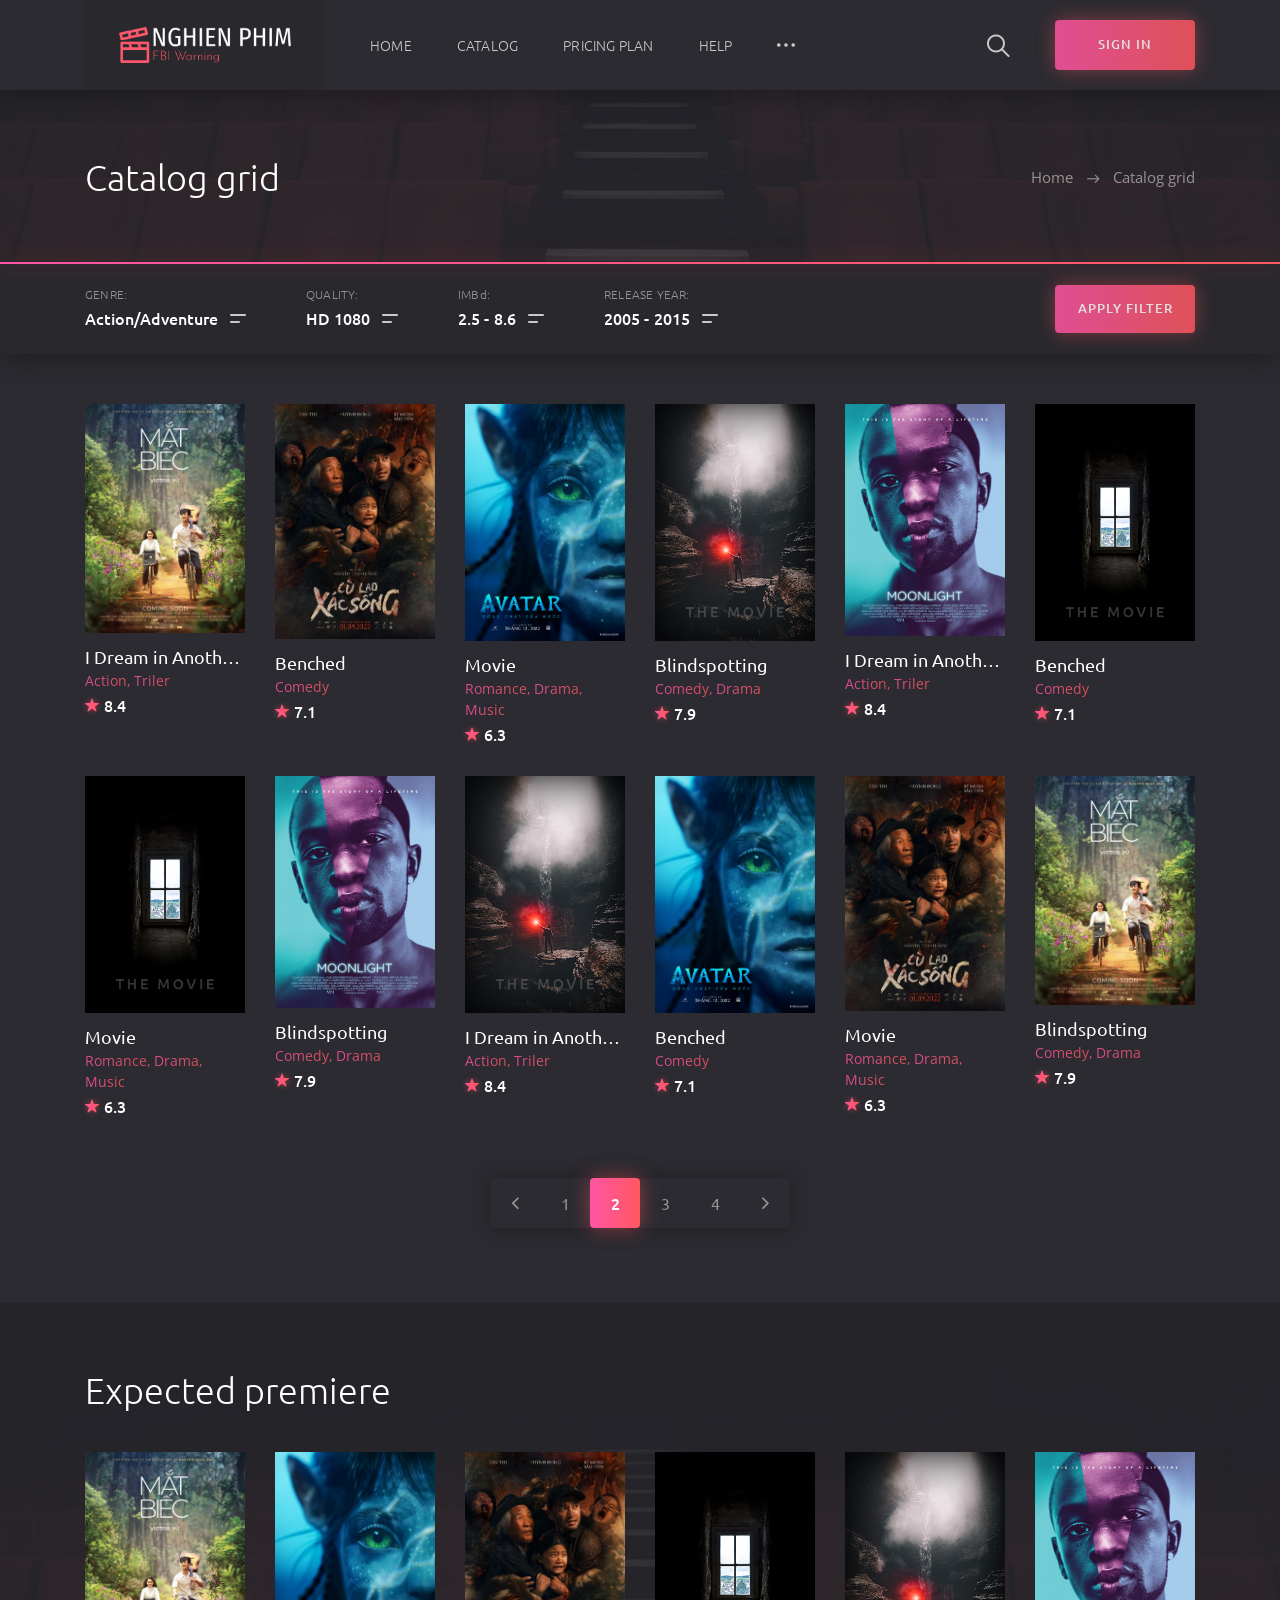
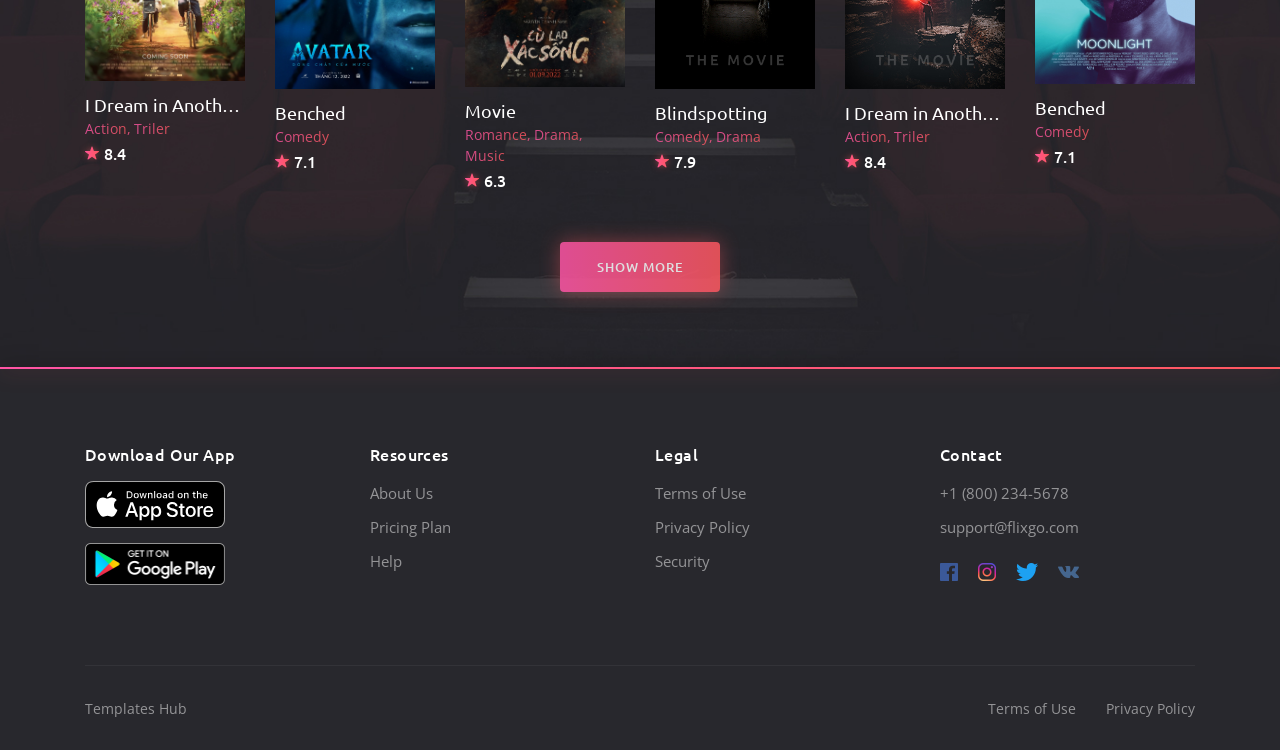
==== Project Nghien Phim/catalog1.html @ 76149f02 "hiep 23/12" ====
<!DOCTYPE html>
<html lang="en">

<head>
	<meta charset="utf-8">
	<meta name="viewport" content="width=device-width, initial-scale=1, shrink-to-fit=no">

	<!-- Font -->
	<link href="https://fonts.googleapis.com/css?family=Open+Sans:400,600%7CUbuntu:300,400,500,700" rel="stylesheet"> 

	<!-- CSS -->
	<link rel="stylesheet" href="css/bootstrap-reboot.min.css">
	<link rel="stylesheet" href="css/bootstrap-grid.min.css">
	<link rel="stylesheet" href="css/owl.carousel.min.css">
	<link rel="stylesheet" href="css/jquery.mCustomScrollbar.min.css">
	<link rel="stylesheet" href="css/nouislider.min.css">
	<link rel="stylesheet" href="css/ionicons.min.css">
	<link rel="stylesheet" href="css/plyr.css">
	<link rel="stylesheet" href="css/photoswipe.css">
	<link rel="stylesheet" href="css/default-skin.css">
	<link rel="stylesheet" href="css/main.css">

	<!-- Favicons -->
	<link rel="icon" type="image/png" href="icon/favicon-32x32.png" sizes="32x32">
	<link rel="apple-touch-icon" href="icon/favicon-32x32.png">
	<link rel="apple-touch-icon" sizes="72x72" href="icon/apple-touch-icon-72x72.png">
	<link rel="apple-touch-icon" sizes="114x114" href="icon/apple-touch-icon-114x114.png">
	<link rel="apple-touch-icon" sizes="144x144" href="icon/apple-touch-icon-144x144.png">

	<meta name="description" content="">
	<meta name="keywords" content="">
	<meta name="author" content="Dmitry Volkov">
	<title>Nghien Phim - Online Movie Service</title>

</head>
<body class="body">
	
	<!-- header -->
	<header class="header">
		<div class="header__wrap">
			<div class="container">
				<div class="row">
					<div class="col-12">
						<div class="header__content">
							<!-- header logo -->
							<a href="index.html" class="header__logo">
								<img src="icon/logofbi.png" alt="">
							</a>
							<!-- end header logo -->

							<!-- header nav -->
							<ul class="header__nav">
								<!-- dropdown -->
								<li class="header__nav-item">
									<a class="dropdown-toggle header__nav-link" href="#" role="button" id="dropdownMenuHome" data-toggle="dropdown" aria-haspopup="true" aria-expanded="false">Home</a>

									<ul class="dropdown-menu header__dropdown-menu" aria-labelledby="dropdownMenuHome">
										<li><a href="index.html">Home slideshow bg</a></li>
										<li><a href="index2.html">Home static bg</a></li>
									</ul>
								</li>
								<!-- end dropdown -->

								<!-- dropdown -->
								<li class="header__nav-item">
									<a class="dropdown-toggle header__nav-link" href="#" role="button" id="dropdownMenuCatalog" data-toggle="dropdown" aria-haspopup="true" aria-expanded="false">Catalog</a>

									<ul class="dropdown-menu header__dropdown-menu" aria-labelledby="dropdownMenuCatalog">
										<li><a href="catalog1.html">Catalog Grid</a></li>
										<li><a href="catalog2.html">Catalog List</a></li>
										<li><a href="details1.html">Details Movie</a></li>
										<li><a href="details2.html">Details TV Series</a></li>
									</ul>
								</li>
								<!-- end dropdown -->

								<li class="header__nav-item">
									<a href="pricing.html" class="header__nav-link">Pricing Plan</a>
								</li>

								<li class="header__nav-item">
									<a href="faq.html" class="header__nav-link">Help</a>
								</li>

								<!-- dropdown -->
								<li class="dropdown header__nav-item">
									<a class="dropdown-toggle header__nav-link header__nav-link--more" href="#" role="button" id="dropdownMenuMore" data-toggle="dropdown" aria-haspopup="true" aria-expanded="false"><i class="icon ion-ios-more"></i></a>

									<ul class="dropdown-menu header__dropdown-menu" aria-labelledby="dropdownMenuMore">
										<li><a href="about.html">About</a></li>
										<li><a href="signin.html">Sign In</a></li>
										<li><a href="signup.html">Sign Up</a></li>
										<li><a href="404.html">404 Page</a></li>
									</ul>
								</li>
								<!-- end dropdown -->
							</ul>
							<!-- end header nav -->

							<!-- header auth -->
							<div class="header__auth">
								<button class="header__search-btn" type="button">
									<i class="icon ion-ios-search"></i>
								</button>

								<a href="signin.html" class="header__sign-in">
									<i class="icon ion-ios-log-in"></i>
									<span>sign in</span>
								</a>
							</div>
							<!-- end header auth -->

							<!-- header menu btn -->
							<button class="header__btn" type="button">
								<span></span>
								<span></span>
								<span></span>
							</button>
							<!-- end header menu btn -->
						</div>
					</div>
				</div>
			</div>
		</div>

		<!-- header search -->
		<form action="#" class="header__search">
			<div class="container">
				<div class="row">
					<div class="col-12">
						<div class="header__search-content">
							<input type="text" placeholder="Search for a movie, TV Series that you are looking for">

							<button type="button">search</button>
						</div>
					</div>
				</div>
			</div>
		</form>
		<!-- end header search -->
	</header>
	<!-- end header -->

	<!-- page title -->
	<section class="section section--first section--bg" data-bg="img/section/section.jpg">
		<div class="container">
			<div class="row">
				<div class="col-12">
					<div class="section__wrap">
						<!-- section title -->
						<h2 class="section__title">Catalog grid</h2>
						<!-- end section title -->

						<!-- breadcrumb -->
						<ul class="breadcrumb">
							<li class="breadcrumb__item"><a href="#">Home</a></li>
							<li class="breadcrumb__item breadcrumb__item--active">Catalog grid</li>
						</ul>
						<!-- end breadcrumb -->
					</div>
				</div>
			</div>
		</div>
	</section>
	<!-- end page title -->

	<!-- filter -->
	<div class="filter">
		<div class="container">
			<div class="row">
				<div class="col-12">
					<div class="filter__content">
						<div class="filter__items">
							<!-- filter item -->
							<div class="filter__item" id="filter__genre">
								<span class="filter__item-label">GENRE:</span>

								<div class="filter__item-btn dropdown-toggle" role="navigation" id="filter-genre" data-toggle="dropdown" aria-haspopup="true" aria-expanded="false">
									<input type="button" value="Action/Adventure">
									<span></span>
								</div>

								<ul class="filter__item-menu dropdown-menu scrollbar-dropdown" aria-labelledby="filter-genre">
									<li>Action/Adventure</li>
									<li>Animals</li>
									<li>Animation</li>
									<li>Biography</li>
									<li>Comedy</li>
									<li>Cooking</li>
									<li>Dance</li>
									<li>Documentary</li>
									<li>Drama</li>
									<li>Education</li>
									<li>Entertainment</li>
									<li>Family</li>
									<li>Fantasy</li>
									<li>History</li>
									<li>Horror</li>
									<li>Independent</li>
									<li>International</li>
									<li>Kids</li>
									<li>Kids & Family</li>
									<li>Medical</li>
									<li>Military/War</li>
									<li>Music</li>
									<li>Musical</li>
									<li>Mystery/Crime</li>
									<li>Nature</li>
									<li>Paranormal</li>
									<li>Politics</li>
									<li>Racing</li>
									<li>Romance</li>
									<li>Sci-Fi/Horror</li>
									<li>Science</li>
									<li>Science Fiction</li>
									<li>Science/Nature</li>
									<li>Spanish</li>
									<li>Travel</li>
									<li>Western</li>
								</ul>
							</div>
							<!-- end filter item -->

							<!-- filter item -->
							<div class="filter__item" id="filter__quality">
								<span class="filter__item-label">QUALITY:</span>

								<div class="filter__item-btn dropdown-toggle" role="navigation" id="filter-quality" data-toggle="dropdown" aria-haspopup="true" aria-expanded="false">
									<input type="button" value="HD 1080">
									<span></span>
								</div>

								<ul class="filter__item-menu dropdown-menu scrollbar-dropdown" aria-labelledby="filter-quality">
									<li>HD 1080</li>
									<li>HD 720</li>
									<li>DVD</li>
									<li>TS</li>
								</ul>
							</div>
							<!-- end filter item -->

							<!-- filter item -->
							<div class="filter__item" id="filter__rate">
								<span class="filter__item-label">IMBd:</span>

								<div class="filter__item-btn dropdown-toggle" role="button" id="filter-rate" data-toggle="dropdown" aria-haspopup="true" aria-expanded="false">
									<div class="filter__range">
										<div id="filter__imbd-start"></div>
										<div id="filter__imbd-end"></div>
									</div>
									<span></span>
								</div>

								<div class="filter__item-menu filter__item-menu--range dropdown-menu" aria-labelledby="filter-rate">
									<div id="filter__imbd"></div>
								</div>
							</div>
							<!-- end filter item -->

							<!-- filter item -->
							<div class="filter__item" id="filter__year">
								<span class="filter__item-label">RELEASE YEAR:</span>

								<div class="filter__item-btn dropdown-toggle" role="button" id="filter-year" data-toggle="dropdown" aria-haspopup="true" aria-expanded="false">
									<div class="filter__range">
										<div id="filter__years-start"></div>
										<div id="filter__years-end"></div>
									</div>
									<span></span>
								</div>

								<div class="filter__item-menu filter__item-menu--range dropdown-menu" aria-labelledby="filter-year">
									<div id="filter__years"></div>
								</div>
							</div>
							<!-- end filter item -->
						</div>
						
						<!-- filter btn -->
						<button class="filter__btn" type="button">apply filter</button>
						<!-- end filter btn -->
					</div>
				</div>
			</div>
		</div>
	</div>
	<!-- end filter -->

	<!-- catalog -->
	<div class="catalog">
		<div class="container">
			<div class="row">
				<!-- card -->
				<div class="col-6 col-sm-4 col-lg-3 col-xl-2">
					<div class="card">
						<div class="card__cover">
							<img src="img/covers/cover.jpg" alt="">
							<a href="#" class="card__play">
								<i class="icon ion-ios-play"></i>
							</a>
						</div>
						<div class="card__content">
							<h3 class="card__title"><a href="#">I Dream in Another Language</a></h3>
							<span class="card__category">
								<a href="#">Action</a>
								<a href="#">Triler</a>
							</span>
							<span class="card__rate"><i class="icon ion-ios-star"></i>8.4</span>
						</div>
					</div>
				</div>
				<!-- end card -->

				<!-- card -->
				<div class="col-6 col-sm-4 col-lg-3 col-xl-2">
					<div class="card">
						<div class="card__cover">
							<img src="img/covers/cover2.jpg" alt="">
							<a href="#" class="card__play">
								<i class="icon ion-ios-play"></i>
							</a>
						</div>
						<div class="card__content">
							<h3 class="card__title"><a href="#">Benched</a></h3>
							<span class="card__category">
								<a href="#">Comedy</a>
							</span>
							<span class="card__rate"><i class="icon ion-ios-star"></i>7.1</span>
						</div>
					</div>
				</div>
				<!-- end card -->

				<!-- card -->
				<div class="col-6 col-sm-4 col-lg-3 col-xl-2">
					<div class="card">
						<div class="card__cover">
							<img src="img/covers/cover3.jpg" alt="">
							<a href="#" class="card__play">
								<i class="icon ion-ios-play"></i>
							</a>
						</div>
						<div class="card__content">
							<h3 class="card__title"><a href="#">Movie</a></h3>
							<span class="card__category">
								<a href="#">Romance</a>
								<a href="#">Drama</a>
								<a href="#">Music</a>
							</span>
							<span class="card__rate"><i class="icon ion-ios-star"></i>6.3</span>
						</div>
					</div>
				</div>
				<!-- end card -->

				<!-- card -->
				<div class="col-6 col-sm-4 col-lg-3 col-xl-2">
					<div class="card">
						<div class="card__cover">
							<img src="img/covers/cover4.jpg" alt="">
							<a href="#" class="card__play">
								<i class="icon ion-ios-play"></i>
							</a>
						</div>
						<div class="card__content">
							<h3 class="card__title"><a href="#">Blindspotting</a></h3>
							<span class="card__category">
								<a href="#">Comedy</a>
								<a href="#">Drama</a>
							</span>
							<span class="card__rate"><i class="icon ion-ios-star"></i>7.9</span>
						</div>
					</div>
				</div>
				<!-- end card -->

				<!-- card -->
				<div class="col-6 col-sm-4 col-lg-3 col-xl-2">
					<div class="card">
						<div class="card__cover">
							<img src="img/covers/cover5.jpg" alt="">
							<a href="#" class="card__play">
								<i class="icon ion-ios-play"></i>
							</a>
						</div>
						<div class="card__content">
							<h3 class="card__title"><a href="#">I Dream in Another Language</a></h3>
							<span class="card__category">
								<a href="#">Action</a>
								<a href="#">Triler</a>
							</span>
							<span class="card__rate"><i class="icon ion-ios-star"></i>8.4</span>
						</div>
					</div>
				</div>
				<!-- end card -->

				<!-- card -->
				<div class="col-6 col-sm-4 col-lg-3 col-xl-2">
					<div class="card">
						<div class="card__cover">
							<img src="img/covers/cover6.jpg" alt="">
							<a href="#" class="card__play">
								<i class="icon ion-ios-play"></i>
							</a>
						</div>
						<div class="card__content">
							<h3 class="card__title"><a href="#">Benched</a></h3>
							<span class="card__category">
								<a href="#">Comedy</a>
							</span>
							<span class="card__rate"><i class="icon ion-ios-star"></i>7.1</span>
						</div>
					</div>
				</div>
				<!-- end card -->

				<!-- card -->
				<div class="col-6 col-sm-4 col-lg-3 col-xl-2">
					<div class="card">
						<div class="card__cover">
							<img src="img/covers/cover6.jpg" alt="">
							<a href="#" class="card__play">
								<i class="icon ion-ios-play"></i>
							</a>
						</div>
						<div class="card__content">
							<h3 class="card__title"><a href="#">Movie</a></h3>
							<span class="card__category">
								<a href="#">Romance</a>
								<a href="#">Drama</a>
								<a href="#">Music</a>
							</span>
							<span class="card__rate"><i class="icon ion-ios-star"></i>6.3</span>
						</div>
					</div>
				</div>
				<!-- end card -->

				<!-- card -->
				<div class="col-6 col-sm-4 col-lg-3 col-xl-2">
					<div class="card">
						<div class="card__cover">
							<img src="img/covers/cover5.jpg" alt="">
							<a href="#" class="card__play">
								<i class="icon ion-ios-play"></i>
							</a>
						</div>
						<div class="card__content">
							<h3 class="card__title"><a href="#">Blindspotting</a></h3>
							<span class="card__category">
								<a href="#">Comedy</a>
								<a href="#">Drama</a>
							</span>
							<span class="card__rate"><i class="icon ion-ios-star"></i>7.9</span>
						</div>
					</div>
				</div>
				<!-- end card -->

				<!-- card -->
				<div class="col-6 col-sm-4 col-lg-3 col-xl-2">
					<div class="card">
						<div class="card__cover">
							<img src="img/covers/cover4.jpg" alt="">
							<a href="#" class="card__play">
								<i class="icon ion-ios-play"></i>
							</a>
						</div>
						<div class="card__content">
							<h3 class="card__title"><a href="#">I Dream in Another Language</a></h3>
							<span class="card__category">
								<a href="#">Action</a>
								<a href="#">Triler</a>
							</span>
							<span class="card__rate"><i class="icon ion-ios-star"></i>8.4</span>
						</div>
					</div>
				</div>
				<!-- end card -->

				<!-- card -->
				<div class="col-6 col-sm-4 col-lg-3 col-xl-2">
					<div class="card">
						<div class="card__cover">
							<img src="img/covers/cover3.jpg" alt="">
							<a href="#" class="card__play">
								<i class="icon ion-ios-play"></i>
							</a>
						</div>
						<div class="card__content">
							<h3 class="card__title"><a href="#">Benched</a></h3>
							<span class="card__category">
								<a href="#">Comedy</a>
							</span>
							<span class="card__rate"><i class="icon ion-ios-star"></i>7.1</span>
						</div>
					</div>
				</div>
				<!-- end card -->

				<!-- card -->
				<div class="col-6 col-sm-4 col-lg-3 col-xl-2">
					<div class="card">
						<div class="card__cover">
							<img src="img/covers/cover2.jpg" alt="">
							<a href="#" class="card__play">
								<i class="icon ion-ios-play"></i>
							</a>
						</div>
						<div class="card__content">
							<h3 class="card__title"><a href="#">Movie</a></h3>
							<span class="card__category">
								<a href="#">Romance</a>
								<a href="#">Drama</a>
								<a href="#">Music</a>
							</span>
							<span class="card__rate"><i class="icon ion-ios-star"></i>6.3</span>
						</div>
					</div>
				</div>
				<!-- end card -->

				<!-- card -->
				<div class="col-6 col-sm-4 col-lg-3 col-xl-2">
					<div class="card">
						<div class="card__cover">
							<img src="img/covers/cover.jpg" alt="">
							<a href="#" class="card__play">
								<i class="icon ion-ios-play"></i>
							</a>
						</div>
						<div class="card__content">
							<h3 class="card__title"><a href="#">Blindspotting</a></h3>
							<span class="card__category">
								<a href="#">Comedy</a>
								<a href="#">Drama</a>
							</span>
							<span class="card__rate"><i class="icon ion-ios-star"></i>7.9</span>
						</div>
					</div>
				</div>
				<!-- end card -->

				<!-- paginator -->
				<div class="col-12">
					<ul class="paginator">
						<li class="paginator__item paginator__item--prev">
							<a href="#"><i class="icon ion-ios-arrow-back"></i></a>
						</li>
						<li class="paginator__item"><a href="#">1</a></li>
						<li class="paginator__item paginator__item--active"><a href="#">2</a></li>
						<li class="paginator__item"><a href="#">3</a></li>
						<li class="paginator__item"><a href="#">4</a></li>
						<li class="paginator__item paginator__item--next">
							<a href="#"><i class="icon ion-ios-arrow-forward"></i></a>
						</li>
					</ul>
				</div>
				<!-- end paginator -->
			</div>
		</div>
	</div>
	<!-- end catalog -->

	<!-- expected premiere -->
	<section class="section section--bg" data-bg="img/section/section.jpg">
		<div class="container">
			<div class="row">
				<!-- section title -->
				<div class="col-12">
					<h2 class="section__title">Expected premiere</h2>
				</div>
				<!-- end section title -->

				<!-- card -->
				<div class="col-6 col-sm-4 col-lg-3 col-xl-2">
					<div class="card">
						<div class="card__cover">
							<img src="img/covers/cover.jpg" alt="">
							<a href="#" class="card__play">
								<i class="icon ion-ios-play"></i>
							</a>
						</div>
						<div class="card__content">
							<h3 class="card__title"><a href="#">I Dream in Another Language</a></h3>
							<span class="card__category">
								<a href="#">Action</a>
								<a href="#">Triler</a>
							</span>
							<span class="card__rate"><i class="icon ion-ios-star"></i>8.4</span>
						</div>
					</div>
				</div>
				<!-- end card -->

				<!-- card -->
				<div class="col-6 col-sm-4 col-lg-3 col-xl-2">
					<div class="card">
						<div class="card__cover">
							<img src="img/covers/cover3.jpg" alt="">
							<a href="#" class="card__play">
								<i class="icon ion-ios-play"></i>
							</a>
						</div>
						<div class="card__content">
							<h3 class="card__title"><a href="#">Benched</a></h3>
							<span class="card__category">
								<a href="#">Comedy</a>
							</span>
							<span class="card__rate"><i class="icon ion-ios-star"></i>7.1</span>
						</div>
					</div>
				</div>
				<!-- end card -->

				<!-- card -->
				<div class="col-6 col-sm-4 col-lg-3 col-xl-2">
					<div class="card">
						<div class="card__cover">
							<img src="img/covers/cover2.jpg" alt="">
							<a href="#" class="card__play">
								<i class="icon ion-ios-play"></i>
							</a>
						</div>
						<div class="card__content">
							<h3 class="card__title"><a href="#">Movie</a></h3>
							<span class="card__category">
								<a href="#">Romance</a>
								<a href="#">Drama</a>
								<a href="#">Music</a>
							</span>
							<span class="card__rate"><i class="icon ion-ios-star"></i>6.3</span>
						</div>
					</div>
				</div>
				<!-- end card -->

				<!-- card -->
				<div class="col-6 col-sm-4 col-lg-3 col-xl-2">
					<div class="card">
						<div class="card__cover">
							<img src="img/covers/cover6.jpg" alt="">
							<a href="#" class="card__play">
								<i class="icon ion-ios-play"></i>
							</a>
						</div>
						<div class="card__content">
							<h3 class="card__title"><a href="#">Blindspotting</a></h3>
							<span class="card__category">
								<a href="#">Comedy</a>
								<a href="#">Drama</a>
							</span>
							<span class="card__rate"><i class="icon ion-ios-star"></i>7.9</span>
						</div>
					</div>
				</div>
				<!-- end card -->

				<!-- card -->
				<div class="col-6 col-sm-4 col-lg-3 col-xl-2">
					<div class="card">
						<div class="card__cover">
							<img src="img/covers/cover4.jpg" alt="">
							<a href="#" class="card__play">
								<i class="icon ion-ios-play"></i>
							</a>
						</div>
						<div class="card__content">
							<h3 class="card__title"><a href="#">I Dream in Another Language</a></h3>
							<span class="card__category">
								<a href="#">Action</a>
								<a href="#">Triler</a>
							</span>
							<span class="card__rate"><i class="icon ion-ios-star"></i>8.4</span>
						</div>
					</div>
				</div>
				<!-- end card -->

				<!-- card -->
				<div class="col-6 col-sm-4 col-lg-3 col-xl-2">
					<div class="card">
						<div class="card__cover">
							<img src="img/covers/cover5.jpg" alt="">
							<a href="#" class="card__play">
								<i class="icon ion-ios-play"></i>
							</a>
						</div>
						<div class="card__content">
							<h3 class="card__title"><a href="#">Benched</a></h3>
							<span class="card__category">
								<a href="#">Comedy</a>
							</span>
							<span class="card__rate"><i class="icon ion-ios-star"></i>7.1</span>
						</div>
					</div>
				</div>
				<!-- end card -->

				<!-- section btn -->
				<div class="col-12">
					<a href="#" class="section__btn">Show more</a>
				</div>
				<!-- end section btn -->
			</div>
		</div>
	</section>
	<!-- end expected premiere -->

	<!-- footer -->
	<footer class="footer">
		<div class="container">
			<div class="row">
				<!-- footer list -->
				<div class="col-12 col-md-3">
					<h6 class="footer__title">Download Our App</h6>
					<ul class="footer__app">
						<li><a href="#"><img src="img/Download_on_the_App_Store_Badge.svg" alt=""></a></li>
						<li><a href="#"><img src="img/google-play-badge.png" alt=""></a></li>
					</ul>
				</div>
				<!-- end footer list -->

				<!-- footer list -->
				<div class="col-6 col-sm-4 col-md-3">
					<h6 class="footer__title">Resources</h6>
					<ul class="footer__list">
						<li><a href="#">About Us</a></li>
						<li><a href="#">Pricing Plan</a></li>
						<li><a href="#">Help</a></li>
					</ul>
				</div>
				<!-- end footer list -->

				<!-- footer list -->
				<div class="col-6 col-sm-4 col-md-3">
					<h6 class="footer__title">Legal</h6>
					<ul class="footer__list">
						<li><a href="#">Terms of Use</a></li>
						<li><a href="#">Privacy Policy</a></li>
						<li><a href="#">Security</a></li>
					</ul>
				</div>
				<!-- end footer list -->

				<!-- footer list -->
				<div class="col-12 col-sm-4 col-md-3">
					<h6 class="footer__title">Contact</h6>
					<ul class="footer__list">
						<li><a href="tel:+18002345678">+1 (800) 234-5678</a></li>
						<li><a href="mailto:support@moviego.com">support@flixgo.com</a></li>
					</ul>
					<ul class="footer__social">
						<li class="facebook"><a href="#"><i class="icon ion-logo-facebook"></i></a></li>
						<li class="instagram"><a href="#"><i class="icon ion-logo-instagram"></i></a></li>
						<li class="twitter"><a href="#"><i class="icon ion-logo-twitter"></i></a></li>
						<li class="vk"><a href="#"><i class="icon ion-logo-vk"></i></a></li>
					</ul>
				</div>
				<!-- end footer list -->

				<!-- footer copyright -->
				<div class="col-12">
					<div class="footer__copyright">
						<small><a target="_blank" href="https://www.templateshub.net">Templates Hub</a></small>

						<ul>
							<li><a href="#">Terms of Use</a></li>
							<li><a href="#">Privacy Policy</a></li>
						</ul>
					</div>
				</div>
				<!-- end footer copyright -->
			</div>
		</div>
	</footer>
	<!-- end footer -->

	<!-- JS -->
	<script src="js/jquery-3.3.1.min.js"></script>
	<script src="js/bootstrap.bundle.min.js"></script>
	<script src="js/owl.carousel.min.js"></script>
	<script src="js/jquery.mousewheel.min.js"></script>
	<script src="js/jquery.mCustomScrollbar.min.js"></script>
	<script src="js/wNumb.js"></script>
	<script src="js/nouislider.min.js"></script>
	<script src="js/plyr.min.js"></script>
	<script src="js/jquery.morelines.min.js"></script>
	<script src="js/photoswipe.min.js"></script>
	<script src="js/photoswipe-ui-default.min.js"></script>
	<script src="js/main.js"></script>
</body>

</html>
---- Project Nghien Phim/css/nouislider.min.css ----
/*! nouislider - 11.1.0 - 2018-04-02 11:18:13 */.noUi-target,.noUi-target *{-webkit-touch-callout:none;-webkit-tap-highlight-color:transparent;-webkit-user-select:none;-ms-touch-action:none;touch-action:none;-ms-user-select:none;-moz-user-select:none;user-select:none;-moz-box-sizing:border-box;box-sizing:border-box}.noUi-target{position:relative;direction:ltr}.noUi-base,.noUi-connects{width:100%;height:100%;position:relative;z-index:1}.noUi-connects{overflow:hidden;z-index:0}.noUi-connect,.noUi-origin{will-change:transform;position:absolute;z-index:1;top:0;left:0;height:100%;width:100%;-ms-transform-origin:0 0;-webkit-transform-origin:0 0;transform-origin:0 0}html:not([dir=rtl]) .noUi-horizontal .noUi-origin{left:auto;right:0}.noUi-vertical .noUi-origin{width:0}.noUi-horizontal .noUi-origin{height:0}.noUi-handle{position:absolute}.noUi-state-tap .noUi-connect,.noUi-state-tap .noUi-origin{-webkit-transition:transform .3s;transition:transform .3s}.noUi-state-drag *{cursor:inherit!important}.noUi-horizontal{height:18px}.noUi-horizontal .noUi-handle{width:34px;height:28px;left:-17px;top:-6px}.noUi-vertical{width:18px}.noUi-vertical .noUi-handle{width:28px;height:34px;left:-6px;top:-17px}html:not([dir=rtl]) .noUi-horizontal .noUi-handle{right:-17px;left:auto}.noUi-target{background:#FAFAFA;border-radius:4px;border:1px solid #D3D3D3;box-shadow:inset 0 1px 1px #F0F0F0,0 3px 6px -5px #BBB}.noUi-connects{border-radius:3px}.noUi-connect{background:#3FB8AF}.noUi-draggable{cursor:ew-resize}.noUi-vertical .noUi-draggable{cursor:ns-resize}.noUi-handle{border:1px solid #D9D9D9;border-radius:3px;background:#FFF;cursor:default;box-shadow:inset 0 0 1px #FFF,inset 0 1px 7px #EBEBEB,0 3px 6px -3px #BBB}.noUi-active{box-shadow:inset 0 0 1px #FFF,inset 0 1px 7px #DDD,0 3px 6px -3px #BBB}.noUi-handle:after,.noUi-handle:before{content:"";display:block;position:absolute;height:14px;width:1px;background:#E8E7E6;left:14px;top:6px}.noUi-handle:after{left:17px}.noUi-vertical .noUi-handle:after,.noUi-vertical .noUi-handle:before{width:14px;height:1px;left:6px;top:14px}.noUi-vertical .noUi-handle:after{top:17px}[disabled] .noUi-connect{background:#B8B8B8}[disabled] .noUi-handle,[disabled].noUi-handle,[disabled].noUi-target{cursor:not-allowed}.noUi-pips,.noUi-pips *{-moz-box-sizing:border-box;box-sizing:border-box}.noUi-pips{position:absolute;color:#999}.noUi-value{position:absolute;white-space:nowrap;text-align:center}.noUi-value-sub{color:#ccc;font-size:10px}.noUi-marker{position:absolute;background:#CCC}.noUi-marker-large,.noUi-marker-sub{background:#AAA}.noUi-pips-horizontal{padding:10px 0;height:80px;top:100%;left:0;width:100%}.noUi-value-horizontal{-webkit-transform:translate(-50%,50%);transform:translate(-50%,50%)}.noUi-rtl .noUi-value-horizontal{-webkit-transform:translate(50%,50%);transform:translate(50%,50%)}.noUi-marker-horizontal.noUi-marker{margin-left:-1px;width:2px;height:5px}.noUi-marker-horizontal.noUi-marker-sub{height:10px}.noUi-marker-horizontal.noUi-marker-large{height:15px}.noUi-pips-vertical{padding:0 10px;height:100%;top:0;left:100%}.noUi-value-vertical{-webkit-transform:translate(0,-50%);transform:translate(0,-50%,0);padding-left:25px}.noUi-rtl .noUi-value-vertical{-webkit-transform:translate(0,50%);transform:translate(0,50%)}.noUi-marker-vertical.noUi-marker{width:5px;height:2px;margin-top:-1px}.noUi-marker-vertical.noUi-marker-sub{width:10px}.noUi-marker-vertical.noUi-marker-large{width:15px}.noUi-tooltip{display:block;position:absolute;border:1px solid #D9D9D9;border-radius:3px;background:#fff;color:#000;padding:5px;text-align:center;white-space:nowrap}.noUi-horizontal .noUi-tooltip{-webkit-transform:translate(-50%,0);transform:translate(-50%,0);left:50%;bottom:120%}.noUi-vertical .noUi-tooltip{-webkit-transform:translate(0,-50%);transform:translate(0,-50%);top:50%;right:120%}
---- Project Nghien Phim/css/default-skin.css ----
/*! PhotoSwipe Default UI CSS by Dmitry Semenov | photoswipe.com | MIT license */
/*

	Contents:

	1. Buttons
	2. Share modal and links
	3. Index indicator ("1 of X" counter)
	4. Caption
	5. Loading indicator
	6. Additional styles (root element, top bar, idle state, hidden state, etc.)

*/
/*
	
	1. Buttons

 */
/* <button> css reset */
.pswp__button {
  width: 44px;
  height: 44px;
  position: relative;
  background: none;
  cursor: pointer;
  overflow: visible;
  -webkit-appearance: none;
  display: block;
  border: 0;
  padding: 0;
  margin: 0;
  float: right;
  opacity: 0.75;
  -webkit-transition: opacity 0.2s;
          transition: opacity 0.2s;
  -webkit-box-shadow: none;
          box-shadow: none; }
  .pswp__button:focus, .pswp__button:hover {
    opacity: 1; }
  .pswp__button:active {
    outline: none;
    opacity: 0.9; }
  .pswp__button::-moz-focus-inner {
    padding: 0;
    border: 0; }

/* pswp__ui--over-close class it added when mouse is over element that should close gallery */
.pswp__ui--over-close .pswp__button--close {
  opacity: 1; }

.pswp__button,
.pswp__button--arrow--left:before,
.pswp__button--arrow--right:before {
  background: url(default-skin.html) 0 0 no-repeat;
  background-size: 264px 88px;
  width: 44px;
  height: 44px; }

@media (-webkit-min-device-pixel-ratio: 1.1), (-webkit-min-device-pixel-ratio: 1.09375), (min-resolution: 105dpi), (min-resolution: 1.1dppx) {
  /* Serve SVG sprite if browser supports SVG and resolution is more than 105dpi */
  .pswp--svg .pswp__button,
  .pswp--svg .pswp__button--arrow--left:before,
  .pswp--svg .pswp__button--arrow--right:before {
    background-image: url(default-skin-2.html); }
  .pswp--svg .pswp__button--arrow--left,
  .pswp--svg .pswp__button--arrow--right {
    background: none; } }

.pswp__button--close {
  background-position: 0 -44px; }

.pswp__button--share {
  background-position: -44px -44px; }

.pswp__button--fs {
  display: none; }

.pswp--supports-fs .pswp__button--fs {
  display: block; }

.pswp--fs .pswp__button--fs {
  background-position: -44px 0; }

.pswp__button--zoom {
  display: none;
  background-position: -88px 0; }

.pswp--zoom-allowed .pswp__button--zoom {
  display: block; }

.pswp--zoomed-in .pswp__button--zoom {
  background-position: -132px 0; }

/* no arrows on touch screens */
.pswp--touch .pswp__button--arrow--left,
.pswp--touch .pswp__button--arrow--right {
  visibility: hidden; }

/*
	Arrow buttons hit area
	(icon is added to :before pseudo-element)
*/
.pswp__button--arrow--left,
.pswp__button--arrow--right {
  background: none;
  top: 50%;
  margin-top: -50px;
  width: 70px;
  height: 100px;
  position: absolute; }

.pswp__button--arrow--left {
  left: 0; }

.pswp__button--arrow--right {
  right: 0; }

.pswp__button--arrow--left:before,
.pswp__button--arrow--right:before {
  content: '';
  top: 35px;
  background-color: rgba(0, 0, 0, 0.3);
  height: 30px;
  width: 32px;
  position: absolute; }

.pswp__button--arrow--left:before {
  left: 6px;
  background-position: -138px -44px; }

.pswp__button--arrow--right:before {
  right: 6px;
  background-position: -94px -44px; }

/*

	2. Share modal/popup and links

 */
.pswp__counter,
.pswp__share-modal {
  -webkit-user-select: none;
  -moz-user-select: none;
  -ms-user-select: none;
      user-select: none; }

.pswp__share-modal {
  display: block;
  background: rgba(0, 0, 0, 0.5);
  width: 100%;
  height: 100%;
  top: 0;
  left: 0;
  padding: 10px;
  position: absolute;
  z-index: 1600;
  opacity: 0;
  -webkit-transition: opacity 0.25s ease-out;
          transition: opacity 0.25s ease-out;
  -webkit-backface-visibility: hidden;
  will-change: opacity; }

.pswp__share-modal--hidden {
  display: none; }

.pswp__share-tooltip {
  z-index: 1620;
  position: absolute;
  background: #FFF;
  top: 56px;
  border-radius: 2px;
  display: block;
  width: auto;
  right: 44px;
  -webkit-box-shadow: 0 2px 5px rgba(0, 0, 0, 0.25);
          box-shadow: 0 2px 5px rgba(0, 0, 0, 0.25);
  -webkit-transform: translateY(6px);
      -ms-transform: translateY(6px);
          transform: translateY(6px);
  -webkit-transition: -webkit-transform 0.25s;
          transition: transform 0.25s;
  -webkit-backface-visibility: hidden;
  will-change: transform; }
  .pswp__share-tooltip a {
    display: block;
    padding: 8px 12px;
    color: #000;
    text-decoration: none;
    font-size: 14px;
    line-height: 18px; }
    .pswp__share-tooltip a:hover {
      text-decoration: none;
      color: #000; }
    .pswp__share-tooltip a:first-child {
      /* round corners on the first/last list item */
      border-radius: 2px 2px 0 0; }
    .pswp__share-tooltip a:last-child {
      border-radius: 0 0 2px 2px; }

.pswp__share-modal--fade-in {
  opacity: 1; }
  .pswp__share-modal--fade-in .pswp__share-tooltip {
    -webkit-transform: translateY(0);
        -ms-transform: translateY(0);
            transform: translateY(0); }

/* increase size of share links on touch devices */
.pswp--touch .pswp__share-tooltip a {
  padding: 16px 12px; }

a.pswp__share--facebook:before {
  content: '';
  display: block;
  width: 0;
  height: 0;
  position: absolute;
  top: -12px;
  right: 15px;
  border: 6px solid transparent;
  border-bottom-color: #FFF;
  -webkit-pointer-events: none;
  -moz-pointer-events: none;
  pointer-events: none; }

a.pswp__share--facebook:hover {
  background: #3E5C9A;
  color: #FFF; }
  a.pswp__share--facebook:hover:before {
    border-bottom-color: #3E5C9A; }

a.pswp__share--twitter:hover {
  background: #55ACEE;
  color: #FFF; }

a.pswp__share--pinterest:hover {
  background: #CCC;
  color: #CE272D; }

a.pswp__share--download:hover {
  background: #DDD; }

/*

	3. Index indicator ("1 of X" counter)

 */
.pswp__counter {
  position: absolute;
  left: 0;
  top: 0;
  height: 44px;
  font-size: 13px;
  line-height: 44px;
  color: #FFF;
  opacity: 0.75;
  padding: 0 10px; }

/*
	
	4. Caption

 */
.pswp__caption {
  position: absolute;
  left: 0;
  bottom: 0;
  width: 100%;
  min-height: 44px; }
  .pswp__caption small {
    font-size: 11px;
    color: #BBB; }

.pswp__caption__center {
  text-align: left;
  max-width: 420px;
  margin: 0 auto;
  font-size: 13px;
  padding: 10px;
  line-height: 20px;
  color: #CCC; }

.pswp__caption--empty {
  display: none; }

/* Fake caption element, used to calculate height of next/prev image */
.pswp__caption--fake {
  visibility: hidden; }

/*

	5. Loading indicator (preloader)

	You can play with it here - http://codepen.io/dimsemenov/pen/yyBWoR

 */
.pswp__preloader {
  width: 44px;
  height: 44px;
  position: absolute;
  top: 0;
  left: 50%;
  margin-left: -22px;
  opacity: 0;
  -webkit-transition: opacity 0.25s ease-out;
          transition: opacity 0.25s ease-out;
  will-change: opacity;
  direction: ltr; }

.pswp__preloader__icn {
  width: 20px;
  height: 20px;
  margin: 12px; }

.pswp__preloader--active {
  opacity: 1; }
  .pswp__preloader--active .pswp__preloader__icn {
    /* We use .gif in browsers that don't support CSS animation */
    background: url(preloader.html) 0 0 no-repeat; }

.pswp--css_animation .pswp__preloader--active {
  opacity: 1; }
  .pswp--css_animation .pswp__preloader--active .pswp__preloader__icn {
    -webkit-animation: clockwise 500ms linear infinite;
            animation: clockwise 500ms linear infinite; }
  .pswp--css_animation .pswp__preloader--active .pswp__preloader__donut {
    -webkit-animation: donut-rotate 1000ms cubic-bezier(0.4, 0, 0.22, 1) infinite;
            animation: donut-rotate 1000ms cubic-bezier(0.4, 0, 0.22, 1) infinite; }

.pswp--css_animation .pswp__preloader__icn {
  background: none;
  opacity: 0.75;
  width: 14px;
  height: 14px;
  position: absolute;
  left: 15px;
  top: 15px;
  margin: 0; }

.pswp--css_animation .pswp__preloader__cut {
  /* 
			The idea of animating inner circle is based on Polymer ("material") loading indicator 
			 by Keanu Lee https://blog.keanulee.com/2014/10/20/the-tale-of-three-spinners.html
		*/
  position: relative;
  width: 7px;
  height: 14px;
  overflow: hidden; }

.pswp--css_animation .pswp__preloader__donut {
  -webkit-box-sizing: border-box;
          box-sizing: border-box;
  width: 14px;
  height: 14px;
  border: 2px solid #FFF;
  border-radius: 50%;
  border-left-color: transparent;
  border-bottom-color: transparent;
  position: absolute;
  top: 0;
  left: 0;
  background: none;
  margin: 0; }

@media screen and (max-width: 1024px) {
  .pswp__preloader {
    position: relative;
    left: auto;
    top: auto;
    margin: 0;
    float: right; } }

@-webkit-keyframes clockwise {
  0% {
    -webkit-transform: rotate(0deg);
            transform: rotate(0deg); }
  100% {
    -webkit-transform: rotate(360deg);
            transform: rotate(360deg); } }

@keyframes clockwise {
  0% {
    -webkit-transform: rotate(0deg);
            transform: rotate(0deg); }
  100% {
    -webkit-transform: rotate(360deg);
            transform: rotate(360deg); } }

@-webkit-keyframes donut-rotate {
  0% {
    -webkit-transform: rotate(0);
            transform: rotate(0); }
  50% {
    -webkit-transform: rotate(-140deg);
            transform: rotate(-140deg); }
  100% {
    -webkit-transform: rotate(0);
            transform: rotate(0); } }

@keyframes donut-rotate {
  0% {
    -webkit-transform: rotate(0);
            transform: rotate(0); }
  50% {
    -webkit-transform: rotate(-140deg);
            transform: rotate(-140deg); }
  100% {
    -webkit-transform: rotate(0);
            transform: rotate(0); } }

/*
	
	6. Additional styles

 */
/* root element of UI */
.pswp__ui {
  -webkit-font-smoothing: auto;
  visibility: visible;
  opacity: 1;
  z-index: 1550; }

/* top black bar with buttons and "1 of X" indicator */
.pswp__top-bar {
  position: absolute;
  left: 0;
  top: 0;
  height: 44px;
  width: 100%; }

.pswp__caption,
.pswp__top-bar,
.pswp--has_mouse .pswp__button--arrow--left,
.pswp--has_mouse .pswp__button--arrow--right {
  -webkit-backface-visibility: hidden;
  will-change: opacity;
  -webkit-transition: opacity 333ms cubic-bezier(0.4, 0, 0.22, 1);
          transition: opacity 333ms cubic-bezier(0.4, 0, 0.22, 1); }

/* pswp--has_mouse class is added only when two subsequent mousemove events occur */
.pswp--has_mouse .pswp__button--arrow--left,
.pswp--has_mouse .pswp__button--arrow--right {
  visibility: visible; }

.pswp__top-bar,
.pswp__caption {
  background-color: rgba(0, 0, 0, 0.5); }

/* pswp__ui--fit class is added when main image "fits" between top bar and bottom bar (caption) */
.pswp__ui--fit .pswp__top-bar,
.pswp__ui--fit .pswp__caption {
  background-color: rgba(0, 0, 0, 0.3); }

/* pswp__ui--idle class is added when mouse isn't moving for several seconds (JS option timeToIdle) */
.pswp__ui--idle .pswp__top-bar {
  opacity: 0; }

.pswp__ui--idle .pswp__button--arrow--left,
.pswp__ui--idle .pswp__button--arrow--right {
  opacity: 0; }

/*
	pswp__ui--hidden class is added when controls are hidden
	e.g. when user taps to toggle visibility of controls
*/
.pswp__ui--hidden .pswp__top-bar,
.pswp__ui--hidden .pswp__caption,
.pswp__ui--hidden .pswp__button--arrow--left,
.pswp__ui--hidden .pswp__button--arrow--right {
  /* Force paint & create composition layer for controls. */
  opacity: 0.001; }

/* pswp__ui--one-slide class is added when there is just one item in gallery */
.pswp__ui--one-slide .pswp__button--arrow--left,
.pswp__ui--one-slide .pswp__button--arrow--right,
.pswp__ui--one-slide .pswp__counter {
  display: none; }

.pswp__element--disabled {
  display: none !important; }

.pswp--minimal--dark .pswp__top-bar {
  background: none; }
---- Project Nghien Phim/css/main.css ----
/*----------------------------------------
[Master Stylesheet]

Project:	FlixGo
Version:	1.0
Primary use:	FlixGo Template
----------------------------------------*/
/*----------------------------------------
[Table of contents]

1. Header
2. Home
3. Content
4. Section
5. Breadcrumb
6. Card
7. Details
8. FAQ
9. How
10. Partners
11. Price
12. Feature
13. Catalog
14. Filter
15. Paginator
16. Comments
17. Reviews
18. Form
19.	Gallery
20. Accordion
21. Footer
22. Sign
23. Page 404
24. Plyr customization
25. PhotoSwipe customization
26. mCustomScrollbar customization
----------------------------------------*/
/*==============================
	Common styles
==============================*/
html {
  -webkit-text-size-adjust: 100%;
  -ms-text-size-adjust: 100%;
}
html,
body {
  height: 100%;
}
body {
  font-family: 'Ubuntu', sans-serif;
  background-color: #2b2b31;
  font-weight: normal;
  -webkit-font-smoothing: antialiased;
}
button {
  padding: 0;
  border: none;
  background-color: transparent;
  -webkit-transition: 0.4s ease;
  -moz-transition: 0.4s ease;
  transition: 0.4s ease;
  cursor: pointer;
}
button:focus {
  outline: none;
}
a {
  -webkit-transition: 0.4s ease;
  -moz-transition: 0.4s ease;
  transition: 0.4s ease;
}
a:hover,
a:active,
a:focus {
  outline: none;
  text-decoration: none;
}
input,
textarea,
select {
  padding: 0;
  margin: 0;
  -webkit-border-radius: 0;
  border-radius: 0;
  -webkit-appearance: none;
  -moz-appearance: none;
  appearance: none;
  -webkit-box-shadow: none;
  box-shadow: none;
}
input:focus,
textarea:focus,
select:focus {
  outline: none;
}
ul {
  margin: 0;
  padding: 0;
  list-style: none;
}
::-moz-selection {
  background: #fff;
  color: #000;
  text-shadow: none;
}
::selection {
  background: #fff;
  color: #000;
  text-shadow: none;
}
::-webkit-input-placeholder {
  color: rgba(255,255,255,0.5);
  opacity: 1;
}
::-moz-placeholder {
  color: rgba(255,255,255,0.5);
  opacity: 1;
}
:-moz-placeholder {
  color: rgba(255,255,255,0.5);
  opacity: 1;
}
:-ms-input-placeholder {
  color: rgba(255,255,255,0.5);
  opacity: 1;
}
.tab-content > .tab-pane {
  display: none;
}
.tab-content > .active {
  display: block;
}
.fade {
  -webkit-transition: opacity 0.25s linear;
  -moz-transition: opacity 0.25s linear;
  transition: opacity 0.25s linear;
}
@media screen and (prefers-reduced-motion: reduce) {
  .fade {
    -webkit-transition: none;
    -moz-transition: none;
    transition: none;
  }
}
.fade:not(.show) {
  opacity: 0;
}
.collapse:not(.show) {
  display: none;
}
.collapsing {
  position: relative;
  height: 0;
  overflow: hidden;
  -webkit-transition: height 0.4s ease;
  -moz-transition: height 0.4s ease;
  transition: height 0.4s ease;
}
@media screen and (prefers-reduced-motion: reduce) {
  .collapsing {
    -webkit-transition: none;
    -moz-transition: none;
    transition: none;
  }
}
.b-description_readmore_button {
  cursor: pointer;
  display: block;
  height: 24px;
  width: 100%;
  position: relative;
}
.b-description_readmore_button:before {
  content: '\f1c8';
  font-family: "Ionicons";
  position: absolute;
  display: block;
  top: 0;
  left: 0;
  bottom: 0;
  right: 0;
  text-align: center;
  color: rgba(255,255,255,0.75);
  font-size: 22px;
  line-height: 24px;
  -webkit-transition: 0.4s ease;
  -moz-transition: 0.4s ease;
  transition: 0.4s ease;
}
.b-description_readmore_button:hover:before,
.b-description_readmore_button.b-description_readmore_button_active:before {
  color: #ff55a5;
}
.body:before {
  content: '';
  position: fixed;
  display: block;
  top: 0;
  left: 0;
  right: 0;
  bottom: 0;
  z-index: 99;
  background-color: rgba(43,43,49,0.75);
  opacity: 0;
  pointer-events: none;
  -webkit-transition: 0.4s ease;
  -moz-transition: 0.4s ease;
  transition: 0.4s ease;
}
.body--active:before {
  z-index: 99;
  opacity: 1;
  pointer-events: auto;
}
/*==============================
	Header
==============================*/
.header {
  display: block;
  position: fixed;
  top: 0;
  left: 0;
  right: 0;
  background-color: #2b2b31;
  z-index: 101;
}
.header__logo {
  display: flex;
  justify-content: center;
  align-items: center;
  height: 70px;
  padding: 0 15px;
  background-color: #28282d;
  width: 140px;
}
.header__logo img {
  width: auto;
  max-width: 110px;
  display: block;
}
.header__logo:hover {
  background-color: #2b2b31;
}
.header__nav {
  display: flex;
  flex-direction: column;
  justify-content: flex-start;
  align-items: flex-start;
  position: fixed;
  top: 70px;
  right: 0;
  bottom: 0;
  background-color: #2b2b31;
  z-index: 99;
  width: 260px;
  padding: 30px 30px 0;
  -webkit-transform: translate3d(260px, 0, 0);
  -moz-transform: translate3d(260px, 0, 0);
  transform: translate3d(260px, 0, 0);
  -webkit-transition: 0.4s ease;
  -moz-transition: 0.4s ease;
  transition: 0.4s ease;
}
.header__nav:before {
  content: '';
  position: absolute;
  top: 0;
  left: 0;
  right: 0;
  height: 2px;
  display: block;
  background-image: -moz-linear-gradient(90deg, #ff55a5 0%, #ff5860 100%);
  background-image: -webkit-linear-gradient(90deg, #ff55a5 0%, #ff5860 100%);
  background-image: -ms-linear-gradient(90deg, #ff55a5 0%, #ff5860 100%);
  background-image: linear-gradient(90deg, #ff55a5 0%, #ff5860 100%);
  -webkit-box-shadow: 0 0 20px 0 rgba(255,88,96,0.5);
  box-shadow: 0 0 20px 0 rgba(255,88,96,0.5);
}
.header__nav--active {
  -webkit-transform: translate3d(0, 0, 0);
  -moz-transform: translate3d(0, 0, 0);
  transform: translate3d(0, 0, 0);
}
.header__nav-link {
  font-size: 14px;
  font-weight: 300;
  text-transform: uppercase;
  color: rgba(255,255,255,0.75);
  letter-spacing: 0.2px;
}
.header__nav-link:hover {
  color: #ff55a5;
}
.header__nav-link--more {
  font-weight: 400;
  font-size: 24px;
}
.header__nav-link--active {
  color: #ff55a5;
}
.header__nav-item {
  width: 100%;
  display: block;
  margin-bottom: 20px;
  position: relative;
}
.header__nav-item:last-child {
  margin-bottom: 0;
}
.header__nav-item.show .header__nav-link {
  color: #ff55a5;
}
.header__dropdown {
  position: relative;
  display: block;
  width: 100%;
}
.header__dropdown-menu {
  position: absolute;
  background-color: #2b2b31;
  padding: 15px 20px;
  display: block;
  width: 100%;
  min-width: 200px;
  text-align: left;
  z-index: -1;
  pointer-events: none;
  opacity: 0;
  -webkit-box-shadow: 0 5px 25px 0 rgba(0,0,0,0.3);
  box-shadow: 0 5px 25px 0 rgba(0,0,0,0.3);
  -webkit-transition: 0.4s ease;
  -moz-transition: 0.4s ease;
  transition: 0.4s ease;
  margin-top: 0;
  top: 100%;
}
.header__dropdown-menu:before {
  content: '';
  position: absolute;
  top: 0;
  left: 0;
  right: 0;
  height: 2px;
  display: block;
  background-image: -moz-linear-gradient(90deg, #ff55a5 0%, #ff5860 100%);
  background-image: -webkit-linear-gradient(90deg, #ff55a5 0%, #ff5860 100%);
  background-image: -ms-linear-gradient(90deg, #ff55a5 0%, #ff5860 100%);
  background-image: linear-gradient(90deg, #ff55a5 0%, #ff5860 100%);
  -webkit-box-shadow: 0 0 20px 0 rgba(255,88,96,0.5);
  box-shadow: 0 0 20px 0 rgba(255,88,96,0.5);
}
.header__dropdown-menu li {
  padding: 0;
}
.header__dropdown-menu a {
  font-size: 16px;
  color: rgba(255,255,255,0.75);
  line-height: 40px;
  display: block;
  font-weight: 300;
}
.header__dropdown-menu a:hover {
  color: #ff55a5;
}
.header__dropdown-menu.show {
  z-index: 1000;
  pointer-events: auto;
  opacity: 1;
  margin-top: 10px;
}
.header__wrap {
  position: relative;
  background-color: #2b2b31;
  z-index: 2;
}
.header__search {
  display: block;
  position: absolute;
  bottom: 0;
  left: 0;
  right: 0;
  height: 60px;
  width: 100%;
  overflow: hidden;
  -webkit-transition: 0.4s ease;
  -moz-transition: 0.4s ease;
  transition: 0.4s ease;
  background-color: #2b2b31;
  z-index: 1;
  -webkit-box-shadow: 0 5px 25px 0 rgba(0,0,0,0.3);
  box-shadow: 0 5px 25px 0 rgba(0,0,0,0.3);
  border-top: 1px solid rgba(255,255,255,0.05);
}
.header__search--active {
  bottom: -60px;
}
.header__search-content {
  display: flex;
  flex-direction: row;
  justify-content: flex-start;
  align-items: center;
  height: 60px;
  position: relative;
}
.header__search-content input {
  position: relative;
  height: 60px;
  width: 100%;
  background-color: #28282d;
  border: none;
  padding: 0 120px 0 15px;
  font-size: 15px;
  color: #fff;
  font-family: 'Open Sans', sans-serif;
}
.header__search-content button {
  position: absolute;
  height: 40px;
  width: 90px;
  top: 10px;
  right: 15px;
  -webkit-border-radius: 4px;
  border-radius: 4px;
  background-image: -moz-linear-gradient(90deg, #ff55a5 0%, #ff5860 100%);
  background-image: -webkit-linear-gradient(90deg, #ff55a5 0%, #ff5860 100%);
  background-image: -ms-linear-gradient(90deg, #ff55a5 0%, #ff5860 100%);
  background-image: linear-gradient(90deg, #ff55a5 0%, #ff5860 100%);
  -webkit-box-shadow: 0 0 20px 0 rgba(255,88,96,0.5);
  box-shadow: 0 0 20px 0 rgba(255,88,96,0.5);
  opacity: 0.85;
  font-size: 12px;
  color: #fff;
  text-transform: uppercase;
  font-weight: 500;
  letter-spacing: 0.6px;
}
.header__search-content button:hover {
  color: #fff;
  opacity: 1;
}
.header__content {
  display: flex;
  flex-direction: row;
  justify-content: space-between;
  align-items: center;
  height: 70px;
  position: relative;
}
.header__auth {
  display: flex;
  flex-direction: row;
  justify-content: flex-end;
  align-items: center;
  margin-right: 44px;
}
.header__search-btn {
  color: rgba(255,255,255,0.75);
  font-size: 26px;
}
.header__search-btn:hover,
.header__search-btn.active {
  color: #fff;
}
.header__sign-in {
  display: flex;
  justify-content: center;
  align-items: center;
  height: 40px;
  width: 40px;
  -webkit-border-radius: 4px;
  border-radius: 4px;
  background-image: -moz-linear-gradient(90deg, #ff55a5 0%, #ff5860 100%);
  background-image: -webkit-linear-gradient(90deg, #ff55a5 0%, #ff5860 100%);
  background-image: -ms-linear-gradient(90deg, #ff55a5 0%, #ff5860 100%);
  background-image: linear-gradient(90deg, #ff55a5 0%, #ff5860 100%);
  -webkit-box-shadow: 0 0 20px 0 rgba(255,88,96,0.5);
  box-shadow: 0 0 20px 0 rgba(255,88,96,0.5);
  opacity: 0.85;
  margin-left: 20px;
}
.header__sign-in span {
  display: none;
}
.header__sign-in i {
  color: #fff;
  font-size: 24px;
}
.header__sign-in:hover {
  opacity: 1;
}
.header__btn {
  display: block;
  position: absolute;
  right: 0;
  top: 50%;
  margin-top: -22px;
  width: 24px;
  height: 40px;
  opacity: 0.8;
}
.header__btn span {
  display: block;
  position: absolute;
  height: 2px;
  width: 24px;
  background: #000;
  opacity: 1;
  left: 0;
  -webkit-transform: rotate(0deg);
  -moz-transform: rotate(0deg);
  transform: rotate(0deg);
  -webkit-transition: 0.4s ease;
  -moz-transition: 0.4s ease;
  transition: 0.4s ease;
  top: 13px;
  background-color: #fff;
  -webkit-border-radius: 2px;
  border-radius: 2px;
}
.header__btn span:nth-child(2) {
  top: 21px;
}
.header__btn span:nth-child(3) {
  top: 29px;
}
.header__btn:hover {
  opacity: 1;
}
.header__btn--active {
  opacity: 1;
}
.header__btn--active span:nth-child(1) {
  top: 21px;
  -webkit-transform: rotate(45deg);
  -moz-transform: rotate(45deg);
  transform: rotate(45deg);
}
.header__btn--active span:nth-child(2) {
  opacity: 0;
}
.header__btn--active span:nth-child(3) {
  top: 21px;
  -webkit-transform: rotate(-45deg);
  -moz-transform: rotate(-45deg);
  transform: rotate(-45deg);
}
@media (min-width: 576px) {
  .header__logo {
    width: 170px;
    padding: 0 20px;
  }
  .header__logo img {
    max-width: 130px;
  }
}
@media (min-width: 768px) {
  .header__content {
    height: 90px;
  }
  .header__logo {
    height: 90px;
    width: 240px;
    padding: 0;
  }
  .header__logo img {
    max-width: 172px;
  }
  .header__auth {
    margin-right: 54px;
  }
  .header__search-btn {
    font-size: 30px;
  }
  .header__sign-in {
    height: 50px;
    width: 140px;
    margin-left: 30px;
  }
  .header__sign-in i {
    display: none;
  }
  .header__sign-in span {
    display: block;
    font-size: 13px;
    color: #fff;
    text-transform: uppercase;
    font-weight: 500;
    letter-spacing: 1px;
  }
  .header__nav {
    top: 90px;
  }
  .header__search-content input {
    padding: 0 130px 0 20px;
  }
  .header__search-content button {
    right: 20px;
  }
}
@media (min-width: 1200px) {
  .header__sign-in {
    margin-left: 45px;
  }
  .header__auth {
    margin-right: 0;
  }
  .header__btn {
    display: none;
  }
  .header__nav {
    -webkit-transform: translate3d(0, 0, 0);
    -moz-transform: translate3d(0, 0, 0);
    transform: translate3d(0, 0, 0);
    padding: 0;
    background-color: transparent;
    width: auto;
    flex-direction: row;
    align-items: center;
    position: relative;
    top: auto;
    right: auto;
    bottom: auto;
    margin-left: 45px;
  }
  .header__nav:before {
    display: none;
  }
  .header__nav-item {
    margin: 0 45px 0 0;
    width: auto;
  }
  .header__nav-item:last-child {
    margin: 0;
  }
  .header__nav-link {
    line-height: 90px;
    display: block;
  }
  .header__nav-link--active {
    color: #fff;
    cursor: default;
    position: relative;
  }
  .header__nav-link--active:hover {
    color: #fff;
  }
  .header__nav-link--active:before {
    content: '';
    position: absolute;
    bottom: 0;
    left: 0;
    right: 0;
    height: 2px;
    display: block;
    background-image: -moz-linear-gradient(90deg, #ff55a5 0%, #ff5860 100%);
    background-image: -webkit-linear-gradient(90deg, #ff55a5 0%, #ff5860 100%);
    background-image: -ms-linear-gradient(90deg, #ff55a5 0%, #ff5860 100%);
    background-image: linear-gradient(90deg, #ff55a5 0%, #ff5860 100%);
    -webkit-box-shadow: 0 0 20px 0 rgba(255,88,96,0.5);
    box-shadow: 0 0 20px 0 rgba(255,88,96,0.5);
  }
  .header__content {
    justify-content: flex-start;
  }
  .header__auth {
    margin-left: auto;
  }
  .header__dropdown-menu {
    margin-top: -10px;
  }
  .header__dropdown-menu.show {
    margin-top: 0;
  }
}
/*==============================
	Home
==============================*/
.home {
  margin-top: 70px;
  position: relative;
  display: block;
  background-color: #2b2b31;
  padding: 40px 0;
}
.home .container {
  position: relative;
  z-index: 2;
}
.home__bg {
  position: absolute;
  top: 0;
  left: 0;
  right: 0;
  bottom: 0;
  z-index: 1;
}
.home__cover {
  opacity: 0.07;
}
.home__title {
  color: #fff;
  text-transform: uppercase;
  font-weight: 300;
  font-size: 28px;
  margin: 0;
  padding-right: 70px;
}
.home__title b {
  font-weight: 700;
}
.home__carousel .item {
  margin-top: 25px;
}
.home__carousel .card {
  margin-bottom: 0;
}
.home__nav {
  font-size: 38px;
  color: #fff;
  opacity: 0.7;
  position: absolute;
  top: 50%;
  height: 24px;
  margin-top: -12px;
  right: 15px;
  display: block;
  z-index: 2;
}
.home__nav i {
  line-height: 24px;
  height: 24px;
  display: block;
}
.home__nav i:before {
  line-height: 24px;
}
.home__nav--prev {
  right: 60px;
}
.home__nav:hover {
  opacity: 1;
}
.home--bg:before {
  content: '';
  z-index: 1;
  position: absolute;
  top: 0;
  right: 0;
  bottom: 0;
  left: 0;
  display: block;
  background: url("../img/home/home__bg.jpg") no-repeat center/cover;
  opacity: 0.06;
}
@media (min-width: 576px) {
  .home__title {
    font-size: 30px;
  }
}
@media (min-width: 768px) {
  .home {
    margin-top: 90px;
    padding: 60px 0;
  }
  .home__title {
    font-size: 32px;
  }
  .home__carousel .item {
    margin-top: 30px;
  }
}
@media (min-width: 1200px) {
  .home {
    padding: 70px 0;
  }
  .home__title {
    font-size: 36px;
  }
}
/*==============================
	Content
==============================*/
.content {
  padding: 0 0 20px;
}
.content__head {
  background-color: #28282d;
  -webkit-box-shadow: 0 5px 25px 0 rgba(0,0,0,0.3);
  box-shadow: 0 5px 25px 0 rgba(0,0,0,0.3);
  margin-bottom: 30px;
  position: relative;
}
.content__head:before {
  content: '';
  position: absolute;
  top: 0;
  left: 0;
  right: 0;
  height: 2px;
  display: block;
  background-image: -moz-linear-gradient(90deg, #ff55a5 0%, #ff5860 100%);
  background-image: -webkit-linear-gradient(90deg, #ff55a5 0%, #ff5860 100%);
  background-image: -ms-linear-gradient(90deg, #ff55a5 0%, #ff5860 100%);
  background-image: linear-gradient(90deg, #ff55a5 0%, #ff5860 100%);
  -webkit-box-shadow: 0 0 20px 0 rgba(255,88,96,0.5);
  box-shadow: 0 0 20px 0 rgba(255,88,96,0.5);
}
.content__title {
  color: #fff;
  font-weight: 300;
  font-size: 28px;
  margin: 20px 0 5px;
}
.content__tabs {
  display: none;
}
.content__mobile-tabs {
  position: relative;
}
.content__mobile-tabs-btn {
  display: flex;
  flex-direction: row;
  justify-content: flex-start;
  align-items: center;
  cursor: pointer;
  height: 50px;
  opacity: 0.75;
  -webkit-transition: 0.4s ease;
  -moz-transition: 0.4s ease;
  transition: 0.4s ease;
}
.content__mobile-tabs-btn input {
  display: block;
  position: relative;
  width: auto;
  background-color: transparent;
  border: none;
  font-size: 14px;
  color: #fff;
  text-transform: uppercase;
  cursor: pointer;
  height: 50px;
  margin-right: 12px;
  letter-spacing: 0.2px;
  font-weight: 300;
}
.content__mobile-tabs-btn span {
  position: relative;
  width: 16px;
  height: 16px;
  display: block;
}
.content__mobile-tabs-btn span:before,
.content__mobile-tabs-btn span:after {
  content: '';
  position: absolute;
  display: block;
  width: 16px;
  height: 2px;
  background-color: #fff;
  left: 0;
  -webkit-border-radius: 4px;
  border-radius: 4px;
  top: 50%;
  -webkit-transition: 0.4s ease;
  -moz-transition: 0.4s ease;
  transition: 0.4s ease;
  margin-top: -5px;
}
.content__mobile-tabs-btn span:after {
  margin-top: 2px;
  width: 10px;
}
.content__mobile-tabs-btn[aria-expanded="true"] {
  opacity: 1;
}
.content__mobile-tabs-btn[aria-expanded="true"] span:before {
  -webkit-transform: rotate(45deg);
  -moz-transform: rotate(45deg);
  transform: rotate(45deg);
  margin-top: -1px;
}
.content__mobile-tabs-btn[aria-expanded="true"] span:after {
  margin-top: -1px;
  width: 16px;
  -webkit-transform: rotate(-45deg);
  -moz-transform: rotate(-45deg);
  transform: rotate(-45deg);
}
.content__mobile-tabs-btn:hover {
  opacity: 1;
}
.content__mobile-tabs-menu {
  top: 100%;
  left: 0;
  margin-top: -10px;
  min-width: 200px;
  padding: 15px 20px;
  -webkit-box-shadow: 0 5px 25px 0 rgba(0,0,0,0.3);
  box-shadow: 0 5px 25px 0 rgba(0,0,0,0.3);
  background-color: #2b2b31;
  display: block;
  -webkit-transition: 0.4s ease;
  -moz-transition: 0.4s ease;
  transition: 0.4s ease;
  position: absolute;
  z-index: 100;
  pointer-events: none;
  opacity: 0;
}
.content__mobile-tabs-menu:before {
  content: '';
  position: absolute;
  top: 0;
  left: 0;
  right: 0;
  height: 2px;
  display: block;
  background-image: -moz-linear-gradient(90deg, #ff55a5 0%, #ff5860 100%);
  background-image: -webkit-linear-gradient(90deg, #ff55a5 0%, #ff5860 100%);
  background-image: -ms-linear-gradient(90deg, #ff55a5 0%, #ff5860 100%);
  background-image: linear-gradient(90deg, #ff55a5 0%, #ff5860 100%);
  -webkit-box-shadow: 0 0 20px 0 rgba(255,88,96,0.5);
  box-shadow: 0 0 20px 0 rgba(255,88,96,0.5);
}
.content__mobile-tabs-menu a {
  display: block;
  line-height: 40px;
  font-size: 14px;
  color: rgba(255,255,255,0.75);
  position: relative;
  text-transform: uppercase;
  font-weight: 300;
}
.content__mobile-tabs-menu a:hover {
  color: #ff55a5;
}
.content__mobile-tabs-menu a.active {
  display: none;
}
.content__mobile-tabs-menu.show {
  pointer-events: auto;
  opacity: 1;
  margin-top: 0;
}
@media (min-width: 576px) {
  .content__title {
    font-size: 30px;
    margin: 25px 0 5px;
  }
  .content__tabs {
    display: flex;
    flex-direction: row;
    justify-content: flex-start;
    align-items: center;
    overflow: hidden;
  }
  .content__tabs li {
    margin-right: 30px;
  }
  .content__tabs li:last-child {
    margin-right: 0;
  }
  .content__tabs a {
    display: block;
    line-height: 50px;
    color: #fff;
    position: relative;
    text-transform: uppercase;
    font-size: 14px;
    font-weight: 300;
    letter-spacing: 0.2px;
    color: rgba(255,255,255,0.5);
  }
  .content__tabs a:hover {
    color: #fff;
  }
  .content__tabs a:before {
    content: '';
    position: absolute;
    bottom: 0;
    left: 0;
    right: 0;
    height: 2px;
    display: block;
    background-image: -moz-linear-gradient(90deg, #ff55a5 0%, #ff5860 100%);
    background-image: -webkit-linear-gradient(90deg, #ff55a5 0%, #ff5860 100%);
    background-image: -ms-linear-gradient(90deg, #ff55a5 0%, #ff5860 100%);
    background-image: linear-gradient(90deg, #ff55a5 0%, #ff5860 100%);
    -webkit-box-shadow: none;
    box-shadow: none;
    -webkit-transition: 0.4s ease;
    -moz-transition: 0.4s ease;
    transition: 0.4s ease;
    -webkit-transform: translateY(2px);
    -moz-transform: translateY(2px);
    transform: translateY(2px);
  }
  .content__tabs a.active {
    color: #fff;
  }
  .content__tabs a.active:before {
    -webkit-transform: translateY(0);
    -moz-transform: translateY(0);
    transform: translateY(0);
    -webkit-box-shadow: 0 0 20px 0 rgba(255,88,96,0.5);
    box-shadow: 0 0 20px 0 rgba(255,88,96,0.5);
  }
  .content__mobile-tabs {
    display: none;
  }
}
@media (min-width: 768px) {
  .content {
    padding: 0 0 30px;
  }
  .content__title {
    font-size: 32px;
    margin: 25px 0 10px;
  }
  .content__head {
    margin-bottom: 50px;
  }
}
@media (min-width: 1200px) {
  .content__title {
    font-size: 36px;
  }
}
/*==============================
	Section
==============================*/
.section {
  padding: 40px 0;
  position: relative;
}
.section__title {
  color: #fff;
  font-weight: 300;
  font-size: 28px;
  margin-bottom: 25px;
}
.section__title b {
  font-weight: 700;
}
.section__title--center {
  text-align: center;
}
.section__title--no-margin {
  margin-bottom: 10px;
}
.section__text {
  color: rgba(255,255,255,0.7);
  font-size: 16px;
  line-height: 26px;
  margin-bottom: 25px;
  font-family: 'Open Sans', sans-serif;
  letter-spacing: 0.2px;
}
.section__text:last-child {
  margin-bottom: 0;
}
.section__text--last-with-margin:last-child {
  margin-bottom: 30px;
}
.section__text b {
  font-weight: 600;
}
.section__text a {
  color: #ff55a5;
}
.section__text a:hover {
  color: #ff55a5;
  text-decoration: underline;
}
.section__btn {
  display: flex;
  justify-content: center;
  align-items: center;
  height: 50px;
  width: 160px;
  -webkit-border-radius: 4px;
  border-radius: 4px;
  background-image: -moz-linear-gradient(90deg, #ff55a5 0%, #ff5860 100%);
  background-image: -webkit-linear-gradient(90deg, #ff55a5 0%, #ff5860 100%);
  background-image: -ms-linear-gradient(90deg, #ff55a5 0%, #ff5860 100%);
  background-image: linear-gradient(90deg, #ff55a5 0%, #ff5860 100%);
  -webkit-box-shadow: 0 0 20px 0 rgba(255,88,96,0.5);
  box-shadow: 0 0 20px 0 rgba(255,88,96,0.5);
  opacity: 0.85;
  font-size: 13px;
  color: #fff;
  text-transform: uppercase;
  font-weight: 500;
  letter-spacing: 1px;
  margin: 10px auto 15px;
  position: relative;
}
.section__btn:hover {
  opacity: 1;
  color: #fff;
}
.section__wrap {
  display: flex;
  flex-direction: column;
  justify-content: flex-start;
  align-items: flex-start;
}
.section--dark {
  background-color: #28282d;
}
.section--first {
  margin-top: 70px;
}
.section--first .section__title {
  margin-bottom: 0;
}
.section--first:before {
  content: '';
  position: absolute;
  bottom: 0;
  left: 0;
  right: 0;
  height: 2px;
  display: block;
  background-image: -moz-linear-gradient(90deg, #ff55a5 0%, #ff5860 100%);
  background-image: -webkit-linear-gradient(90deg, #ff55a5 0%, #ff5860 100%);
  background-image: -ms-linear-gradient(90deg, #ff55a5 0%, #ff5860 100%);
  background-image: linear-gradient(90deg, #ff55a5 0%, #ff5860 100%);
  -webkit-box-shadow: 0 0 20px 0 rgba(255,88,96,0.5);
  box-shadow: 0 0 20px 0 rgba(255,88,96,0.5);
}
@media (min-width: 576px) {
  .section__title {
    font-size: 30px;
  }
}
@media (min-width: 768px) {
  .section {
    padding: 60px 0;
  }
  .section__title {
    font-size: 32px;
    margin-bottom: 35px;
  }
  .section__title--no-margin {
    margin-bottom: 20px;
  }
  .section__wrap {
    flex-direction: row;
    justify-content: space-between;
    align-items: center;
  }
  .section__btn {
    margin: 20px auto 15px;
  }
  .section--first {
    margin-top: 90px;
  }
}
@media (min-width: 992px) {
  .section__text--last-with-margin:last-child {
    margin-bottom: 30px;
  }
  .section__title--no-margin {
    margin-bottom: 15px;
  }
}
@media (min-width: 1200px) {
  .section__title {
    font-size: 36px;
  }
  .section__title--sidebar {
    font-size: 32px;
  }
}
/*==============================
	Breadcrumb
==============================*/
.breadcrumb {
  display: flex;
  flex-direction: row;
  justify-content: flex-start;
  align-items: center;
  margin-top: 5px;
}
.breadcrumb__item {
  font-size: 14px;
  color: rgba(255,255,255,0.5);
  -webkit-transition: 0.4s ease;
  -moz-transition: 0.4s ease;
  transition: 0.4s ease;
  position: relative;
  margin-right: 40px;
  font-family: 'Open Sans', sans-serif;
}
.breadcrumb__item:before {
  content: '\f119';
  position: absolute;
  font-family: "Ionicons";
  color: rgba(255,255,255,0.5);
  left: 100%;
  top: 0;
  font-size: 22px;
  line-height: 26px;
  margin-left: 14px;
}
.breadcrumb__item:hover {
  color: #fff;
}
.breadcrumb__item--active {
  cursor: default;
  margin-right: 0;
}
.breadcrumb__item--active:before {
  display: none;
}
.breadcrumb__item--active:hover {
  color: rgba(255,255,255,0.5);
}
.breadcrumb a {
  color: rgba(255,255,255,0.5);
}
.breadcrumb a:hover {
  color: #ff55a5;
}
@media (min-width: 768px) {
  .breadcrumb {
    margin-top: 0;
  }
  .breadcrumb__item {
    font-size: 15px;
  }
}
/*==============================
	Card
==============================*/
.card {
  margin-bottom: 30px;
}
.card__cover {
  position: relative;
  -webkit-box-shadow: none;
  box-shadow: none;
  -webkit-transition: 0.4s ease;
  -moz-transition: 0.4s ease;
  transition: 0.4s ease;
}
.card__cover img {
  width: 100%;
}
.card__cover:before {
  content: '';
  position: absolute;
  display: block;
  top: 0;
  left: 0;
  right: 0;
  bottom: 0;
  background-image: -moz-linear-gradient(90deg, #ff55a5 0%, #ff5860 100%);
  background-image: -webkit-linear-gradient(90deg, #ff55a5 0%, #ff5860 100%);
  background-image: -ms-linear-gradient(90deg, #ff55a5 0%, #ff5860 100%);
  background-image: linear-gradient(90deg, #ff55a5 0%, #ff5860 100%);
  z-index: 1;
  opacity: 0;
  -webkit-transition: 0.4s ease;
  -moz-transition: 0.4s ease;
  transition: 0.4s ease;
}
.card__cover:hover {
  -webkit-box-shadow: 0 0 20px 0 rgba(255,88,96,0.5);
  box-shadow: 0 0 20px 0 rgba(255,88,96,0.5);
}
.card__cover:hover:before {
  opacity: 0.65;
}
.card__cover:hover .card__play {
  opacity: 1;
}
.card__play {
  position: absolute;
  display: flex;
  justify-content: center;
  align-items: center;
  width: 60px;
  height: 60px;
  border: 2px solid #fff;
  -webkit-border-radius: 50%;
  border-radius: 50%;
  top: 50%;
  left: 50%;
  margin: -30px 0 0 -30px;
  z-index: 2;
  font-size: 30px;
  color: #fff;
  -webkit-transition: 0.4s ease;
  -moz-transition: 0.4s ease;
  transition: 0.4s ease;
  opacity: 0;
}
.card__play i {
  margin: 2px 0 0 3px;
}
.card__play:hover {
  color: #fff;
}
.card__content {
  position: relative;
  display: block;
  margin-top: 10px;
}
.card__title {
  font-size: 18px;
  font-weight: 400;
  color: #fff;
  margin: 0;
  overflow: hidden;
  white-space: nowrap;
  -o-text-overflow: ellipsis;
  text-overflow: ellipsis;
  word-wrap: break-word;
}
.card__title a {
  color: #fff;
}
.card__title a:hover {
  color: #fff;
}
.card__category {
  display: flex;
  flex-direction: row;
  justify-content: flex-start;
  align-items: flex-start;
  flex-wrap: wrap;
}
.card__category a {
  font-size: 14px;
  position: relative;
  background-image: -webkit-linear-gradient(0deg, #ff55a5 0%, #ff5860 100%);
  -webkit-background-clip: text;
  -webkit-text-fill-color: transparent;
  color: #ff5860;
  margin-right: 7px;
  opacity: 0.8;
  font-family: 'Open Sans', sans-serif;
}
.card__category a:after {
  content: ',';
  position: absolute;
  display: block;
  left: 100%;
  top: 0;
  background-image: -webkit-linear-gradient(0deg, #ff55a5 0%, #ff5860 100%);
  -webkit-background-clip: text;
  -webkit-text-fill-color: transparent;
  color: #ff5860;
}
.card__category a:last-child {
  margin-right: 0;
}
.card__category a:last-child:after {
  display: none;
}
.card__category a:hover {
  opacity: 1;
}
.card__rate {
  font-size: 16px;
  font-weight: 500;
  color: #fff;
  position: relative;
  display: inline-flex;
  flex-direction: row;
  justify-content: flex-start;
  align-items: center;
  margin-top: 2px;
}
.card__rate i {
  text-shadow: 0 0 6px rgba(255,88,96,0.5);
  margin-right: 5px;
}
.card__rate i:before {
  background-image: -webkit-linear-gradient(0deg, #ff55a5 0%, #ff5860 100%);
  -webkit-background-clip: text;
  -webkit-text-fill-color: transparent;
  color: #ff5860;
}
.card__list {
  display: none;
}
.card__description {
  display: none;
}
.card__meta {
  display: none;
}
.card--details .card__cover img {
  width: 100%;
  max-width: 270px;
}
.card--details .card__cover:before {
  display: none;
}
.card--details .card__cover:hover {
  -webkit-box-shadow: none;
  box-shadow: none;
}
.card--details .card__description {
  display: block;
  margin-top: 15px;
  font-family: 'Open Sans', sans-serif;
  font-size: 15px;
  line-height: 25px;
  color: rgba(255,255,255,0.7);
  letter-spacing: 0.2px;
}
.card--details .card__list {
  display: inline-flex;
  flex-direction: row;
  justify-content: flex-start;
  align-items: center;
  margin-left: 15px;
}
.card--details .card__list li {
  border: 1px solid rgba(255,255,255,0.26);
  padding: 5px 5px 4px;
  line-height: 100%;
  -webkit-border-radius: 4px;
  border-radius: 4px;
  margin-right: 10px;
  font-size: 12px;
  font-weight: 700;
  color: rgba(255,255,255,0.65);
}
.card--details .card__list li:last-child {
  margin-right: 0;
}
.card--details .card__wrap {
  display: flex;
  flex-direction: row;
  justify-content: flex-start;
  align-items: center;
  margin-top: 15px;
}
.card--details .card__content {
  margin-top: 15px;
}
.card--details .card__meta {
  margin-top: 15px;
  display: block;
  font-size: 15px;
  line-height: 24px;
  color: rgba(255,255,255,0.7);
}
.card--details .card__meta span {
  color: rgba(255,255,255,0.7);
  margin-right: 7px;
}
.card--details .card__meta li {
  display: flex;
  flex-direction: row;
  justify-content: flex-start;
  align-items: flex-start;
  flex-wrap: wrap;
  width: 100%;
  font-family: 'Open Sans', sans-serif;
}
.card--details .card__meta li:last-child {
  margin-bottom: 0;
}
.card--details .card__meta a {
  font-size: 15px;
  position: relative;
  background-image: -webkit-linear-gradient(0deg, #ff55a5 0%, #ff5860 100%);
  -webkit-background-clip: text;
  -webkit-text-fill-color: transparent;
  color: #ff5860;
  margin-right: 7px;
  opacity: 0.8;
}
.card--details .card__meta a:after {
  content: ',';
  position: absolute;
  display: block;
  left: 100%;
  top: 0;
  background-image: -webkit-linear-gradient(0deg, #ff55a5 0%, #ff5860 100%);
  -webkit-background-clip: text;
  -webkit-text-fill-color: transparent;
  color: #ff5860;
}
.card--details .card__meta a:last-child {
  margin-right: 0;
}
.card--details .card__meta a:last-child:after {
  display: none;
}
.card--details .card__meta a:hover {
  opacity: 1;
}
.card--details .card__rate {
  margin-top: 0;
}
@media (min-width: 576px) {
  .card--list .card__content {
    margin-top: 0;
    height: 212px;
    overflow: hidden;
    position: relative;
  }
  .card--list .card__title {
    font-size: 20px;
    line-height: 24px;
    margin-bottom: 5px;
    margin-top: -4px;
  }
  .card--list .card__rate {
    margin-top: 0;
  }
  .card--details .card__content {
    margin-top: 0;
  }
  .card--details .card__wrap {
    margin-top: 0;
  }
  .card--big .card__title {
    font-size: 20px;
  }
  .card__list {
    display: inline-flex;
    flex-direction: row;
    justify-content: flex-start;
    align-items: center;
    margin-left: 15px;
  }
  .card__list li {
    border: 1px solid rgba(255,255,255,0.1);
    padding: 5px 5px 4px;
    line-height: 100%;
    -webkit-border-radius: 4px;
    border-radius: 4px;
    margin-right: 10px;
    font-size: 12px;
    font-weight: 700;
    color: rgba(255,255,255,0.65);
  }
  .card__list li:last-child {
    margin-right: 0;
  }
  .card__description {
    display: block;
    margin-top: 10px;
  }
  .card__description p {
    font-family: 'Open Sans', sans-serif;
    font-size: 15px;
    line-height: 25px;
    color: rgba(255,255,255,0.7);
    margin-bottom: 15px;
    letter-spacing: 0.2px;
  }
  .card__description p:last-child {
    margin-bottom: 0;
  }
  .card__wrap {
    display: flex;
    flex-direction: row;
    justify-content: flex-start;
    align-items: center;
    margin-top: 10px;
  }
}
@media (min-width: 768px) {
  .card--list {
    margin-bottom: 50px;
  }
  .card--list .card__content {
    height: 310px;
  }
}
@media (min-width: 992px) {
  .card--list .card__content {
    height: 190px;
  }
}
@media (min-width: 1200px) {
  .card--big .card__play {
    width: 80px;
    height: 80px;
    margin: -40px 0 0 -40px;
    font-size: 44px;
  }
  .card--big .card__play i {
    margin: 2px 0 0 5px;
  }
  .card--big .card__title {
    font-size: 22px;
  }
  .card--list .card__title {
    font-size: 22px;
  }
  .card--list .card__content {
    height: 237px;
  }
  .card--details {
    margin-bottom: 0;
  }
  .card--series {
    margin-bottom: 30px;
  }
}
/*==============================
	Details
==============================*/
.details {
  position: relative;
  margin-top: 70px;
}
.details__bg {
  position: absolute;
  display: block;
  top: 0;
  right: 0;
  left: 0;
  height: 400px;
  z-index: 1;
  opacity: 0.07;
}
.details:before {
  content: '';
  position: absolute;
  display: block;
  top: 0;
  left: 0;
  right: 0;
  height: 400px;
  z-index: 2;
  background: -moz-linear-gradient(top, rgba(43,43,49,0) 0%, #2b2b31 100%);
  background: -webkit-linear-gradient(top, rgba(43,43,49,0) 0%, #2b2b31 100%);
  background: linear-gradient(to bottom, rgba(43,43,49,0) 0%, #2b2b31 100%);
}
.details .container {
  position: relative;
  z-index: 3;
}
.details__title {
  color: #fff;
  font-weight: 300;
  font-size: 28px;
  margin-bottom: 20px;
}
.details__title b {
  font-weight: 700;
}
.details__wrap {
  display: flex;
  flex-direction: column;
  justify-content: flex-start;
  align-items: flex-start;
}
.details__devices {
  margin-top: 30px;
}
.details__devices-title {
  font-size: 14px;
  display: block;
  color: rgba(255,255,255,0.5);
  font-family: 'Open Sans', sans-serif;
}
.details__devices-list {
  display: flex;
  flex-direction: row;
  justify-content: flex-start;
  align-items: center;
}
.details__devices-list li {
  display: flex;
  flex-direction: column;
  justify-content: flex-start;
  align-items: center;
  margin-right: 20px;
  color: rgba(255,255,255,0.75);
}
.details__devices-list li:last-child {
  margin-right: 0;
}
.details__devices-list li i {
  font-size: 40px;
}
.details__devices-list li i:before {
  background-image: -webkit-linear-gradient(0deg, #ff55a5 0%, #ff5860 100%);
  -webkit-background-clip: text;
  -webkit-text-fill-color: transparent;
  color: #ff5860;
}
.details__devices-list li span {
  font-size: 14px;
  font-weight: 300;
}
.details__share {
  margin-top: 30px;
}
.details__share-title {
  font-size: 14px;
  display: block;
  color: rgba(255,255,255,0.5);
  font-family: 'Open Sans', sans-serif;
  margin-bottom: 5px;
}
.details__share-list {
  display: flex;
  flex-direction: row;
  justify-content: flex-start;
  align-items: flex-start;
}
.details__share-list li {
  margin-right: 20px;
}
.details__share-list li:last-child {
  margin-right: 0;
}
.details__share-list li i {
  font-size: 24px;
}
.details__share-list li.facebook a {
  color: #3b5999;
}
.details__share-list li.instagram a {
  color: #ff5860;
}
.details__share-list li.instagram a i:before {
  background: radial-gradient(circle at 30% 107%, #fdf497 0%, #fdf497 5%, #fd5949 45%, #d6249f 60%, #285aeb 90%);
  -webkit-background-clip: text;
  -webkit-text-fill-color: transparent;
  color: #ff5860;
}
.details__share-list li.twitter a {
  color: #1da1f2;
}
.details__share-list li.vk a {
  color: #45668e;
}
@media (min-width: 576px) {
  .details__title {
    font-size: 30px;
  }
}
@media (min-width: 768px) {
  .details {
    margin-top: 90px;
  }
  .details__title {
    font-size: 32px;
  }
  .details__wrap {
    flex-direction: row;
    justify-content: space-between;
    align-items: flex-end;
    margin-top: 30px;
  }
  .details__share,
  .details__devices {
    margin-top: 0;
  }
}
@media (min-width: 992px) {
  .details__title {
    line-height: 100%;
    margin-bottom: 30px;
  }
}
@media (min-width: 1200px) {
  .details {
    padding: 70px 0;
  }
  .details__title {
    font-size: 36px;
  }
}
/*==============================
	FAQ
==============================*/
.faq {
  display: block;
  margin-bottom: 40px;
}
.faq__title {
  color: #fff;
  font-weight: 400;
  font-size: 24px;
  margin-bottom: 10px;
}
.faq__text {
  font-size: 16px;
  line-height: 26px;
  margin-bottom: 15px;
  color: rgba(255,255,255,0.7);
  font-family: 'Open Sans', sans-serif;
  letter-spacing: 0.2px;
}
.faq__text b {
  font-weight: 600;
}
.faq__text:last-child {
  margin-bottom: 0;
}
@media (min-width: 768px) {
  .faq {
    margin-bottom: 50px;
    margin-top: 15px;
  }
  .faq:last-child {
    margin-bottom: 15px;
  }
}
@media (min-width: 992px) {
  .faq {
    padding: 0 20px 0 0;
  }
}
@media (min-width: 1200px) {
  .faq {
    margin-bottom: 60px;
  }
  .faq:last-child {
    margin-bottom: 15px;
  }
}
/*==============================
	How
==============================*/
.how {
  display: block;
  margin: 15px 0;
}
.how__number {
  font-size: 50px;
  line-height: 100%;
  font-weight: 700;
  margin-bottom: 10px;
  display: inline-block;
  background-image: -webkit-linear-gradient(0deg, #ff55a5 0%, #ff5860 100%);
  -webkit-background-clip: text;
  -webkit-text-fill-color: transparent;
  color: #ff5860;
}
.how__title {
  font-size: 18px;
  font-weight: 500;
  color: #fff;
  margin-bottom: 10px;
}
.how__text {
  color: rgba(255,255,255,0.7);
  font-size: 15px;
  line-height: 25px;
  font-family: 'Open Sans', sans-serif;
  margin: 0;
  letter-spacing: 0.2px;
}
.how__text b {
  font-weight: 600;
}
@media (min-width: 992px) {
  .how {
    margin: 20px 0;
  }
}
/*==============================
	Partners
==============================*/
.partner {
  display: block;
  margin: 15px 0;
}
.partner__img {
  max-width: 100%;
  margin: 0 auto;
  display: block;
  -webkit-transition: 0.4s ease;
  -moz-transition: 0.4s ease;
  transition: 0.4s ease;
  opacity: 0.75;
}
.partner:hover .partner__img {
  opacity: 1;
}
@media (min-width: 992px) {
  .partner {
    margin: 20px 0;
  }
}
/*==============================
	Price
==============================*/
.price {
  display: flex;
  flex-direction: column;
  justify-content: flex-start;
  align-items: flex-start;
  padding: 20px 15px;
  background-color: #2b2b31;
  -webkit-box-shadow: 0 0 20px 0 rgba(0,0,0,0.3);
  box-shadow: 0 0 20px 0 rgba(0,0,0,0.3);
  margin: 15px 0;
  position: relative;
}
.price--premium:before {
  content: '';
  position: absolute;
  top: 0;
  left: 0;
  right: 0;
  height: 2px;
  display: block;
  background-image: -moz-linear-gradient(90deg, #ff55a5 0%, #ff5860 100%);
  background-image: -webkit-linear-gradient(90deg, #ff55a5 0%, #ff5860 100%);
  background-image: -ms-linear-gradient(90deg, #ff55a5 0%, #ff5860 100%);
  background-image: linear-gradient(90deg, #ff55a5 0%, #ff5860 100%);
  -webkit-box-shadow: 0 0 20px 0 rgba(255,88,96,0.5);
  box-shadow: 0 0 20px 0 rgba(255,88,96,0.5);
}
.price--premium .price__item:before {
  background-image: -moz-linear-gradient(90deg, #ff55a5 0%, #ff5860 100%);
  background-image: -webkit-linear-gradient(90deg, #ff55a5 0%, #ff5860 100%);
  background-image: -ms-linear-gradient(90deg, #ff55a5 0%, #ff5860 100%);
  background-image: linear-gradient(90deg, #ff55a5 0%, #ff5860 100%);
}
.price__item {
  display: flex;
  flex-direction: row;
  justify-content: space-between;
  align-items: center;
  width: 100%;
  font-size: 15px;
  color: rgba(255,255,255,0.7);
  margin-top: 10px;
  padding-top: 10px;
  border-top: 1px solid rgba(255,255,255,0.05);
  position: relative;
  padding-left: 15px;
  font-family: 'Open Sans', sans-serif;
}
.price__item:before {
  content: '';
  position: absolute;
  display: block;
  width: 4px;
  height: 4px;
  -webkit-border-radius: 50%;
  border-radius: 50%;
  background-color: rgba(255,255,255,0.5);
  left: 0;
  top: 50%;
  margin-top: 4px;
}
.price__item--first {
  font-size: 24px;
  font-weight: 400;
  margin-bottom: 5px;
  margin-top: 0;
  padding-top: 0;
  border: none;
  color: #fff;
  padding-left: 0;
}
.price__item--first:before {
  display: none;
}
.price__item--first span:last-child {
  font-weight: 500;
  background-image: -webkit-linear-gradient(0deg, #ff55a5 0%, #ff5860 100%);
  -webkit-background-clip: text;
  -webkit-text-fill-color: transparent;
  color: #ff5860;
}
.price__item:nth-child(2) {
  border: none;
}
.price__btn {
  display: flex;
  justify-content: center;
  align-items: center;
  height: 50px;
  width: 100%;
  -webkit-border-radius: 4px;
  border-radius: 4px;
  background-image: -moz-linear-gradient(90deg, #ff55a5 0%, #ff5860 100%);
  background-image: -webkit-linear-gradient(90deg, #ff55a5 0%, #ff5860 100%);
  background-image: -ms-linear-gradient(90deg, #ff55a5 0%, #ff5860 100%);
  background-image: linear-gradient(90deg, #ff55a5 0%, #ff5860 100%);
  -webkit-box-shadow: 0 0 20px 0 rgba(255,88,96,0.5);
  box-shadow: 0 0 20px 0 rgba(255,88,96,0.5);
  opacity: 0.85;
  font-size: 13px;
  color: #fff;
  text-transform: uppercase;
  font-weight: 500;
  letter-spacing: 1px;
  margin-top: 20px;
}
.price__btn:hover {
  opacity: 1;
  color: #fff;
}
@media (min-width: 576px) {
  .price {
    padding: 25px 20px;
  }
  .price__btn {
    margin-top: 25px;
  }
}
@media (min-width: 1200px) {
  .price {
    padding: 25px;
  }
}
.plan-features {
  margin-top: 15px;
}
.plan-features li {
  position: relative;
  font-size: 15px;
  color: #fff;
  padding-left: 40px;
  line-height: 26px;
  margin-bottom: 15px;
  font-family: 'Open Sans', sans-serif;
}
.plan-features li:before {
  content: '\f3ff';
  font-family: "Ionicons";
  position: absolute;
  top: 0;
  left: 15px;
  background-image: -webkit-linear-gradient(0deg, #ff55a5 0%, #ff5860 100%);
  -webkit-background-clip: text;
  -webkit-text-fill-color: transparent;
  color: #ff5860;
  font-size: 28px;
  line-height: 26px;
}
@media (min-width: 768px) {
  .plan-features {
    margin-bottom: 30px;
    margin-top: 0;
  }
}
/*==============================
	Feature
==============================*/
.feature {
  display: block;
  position: relative;
  margin: 15px 0;
  padding-left: 65px;
}
.feature__icon {
  display: block;
  position: absolute;
  top: -10px;
  left: 0;
  font-size: 46px;
}
.feature__icon:before {
  background-image: -webkit-linear-gradient(0deg, #ff55a5 0%, #ff5860 100%);
  -webkit-background-clip: text;
  -webkit-text-fill-color: transparent;
  color: #ff5860;
}
.feature__title {
  color: #fff;
  display: block;
  font-size: 18px;
  font-weight: 500;
  margin-bottom: 10px;
}
.feature__text {
  display: block;
  color: rgba(255,255,255,0.7);
  font-size: 15px;
  line-height: 25px;
  font-family: 'Open Sans', sans-serif;
  margin: 0;
  letter-spacing: 0.2px;
}
@media (min-width: 992px) {
  .feature {
    padding-right: 15px;
    margin: 25px 0 20px;
  }
}
/*==============================
	Catalog
==============================*/
.catalog {
  padding: 0 0 20px;
}
@media (min-width: 768px) {
  .catalog {
    padding: 0 0 45px;
  }
}
/*==============================
	Filter
==============================*/
.filter {
  background-color: #28282d;
  -webkit-box-shadow: 0 5px 25px 0 rgba(0,0,0,0.3);
  box-shadow: 0 5px 25px 0 rgba(0,0,0,0.3);
  margin-bottom: 30px;
}
.filter__item {
  position: relative;
  margin-bottom: 20px;
}
.filter__item-label {
  font-size: 12px;
  display: block;
  color: rgba(255,255,255,0.5);
  font-weight: 300;
  letter-spacing: 0.2px;
}
.filter__item-btn {
  display: inline-flex;
  flex-direction: row;
  justify-content: flex-start;
  align-items: center;
  cursor: pointer;
  height: 30px;
  -webkit-transition: 0.4s ease;
  -moz-transition: 0.4s ease;
  transition: 0.4s ease;
}
.filter__item-btn input {
  display: block;
  position: relative;
  width: auto;
  background-color: transparent;
  border: none;
  font-size: 16px;
  color: #fff;
  cursor: pointer;
  height: 30px;
  margin-right: 12px;
  font-weight: 500;
}
.filter__item-btn span {
  position: relative;
  width: 16px;
  height: 16px;
  display: block;
  margin-top: 1px;
}
.filter__item-btn span:before,
.filter__item-btn span:after {
  content: '';
  position: absolute;
  display: block;
  width: 16px;
  height: 2px;
  background-color: #fff;
  left: 0;
  -webkit-border-radius: 4px;
  border-radius: 4px;
  top: 50%;
  -webkit-transition: 0.4s ease;
  -moz-transition: 0.4s ease;
  transition: 0.4s ease;
  margin-top: -5px;
  opacity: 0.75;
}
.filter__item-btn span:after {
  margin-top: 2px;
  width: 10px;
}
.filter__item-btn[aria-expanded="true"] span:before,
.filter__item-btn[aria-expanded="true"] span:after {
  opacity: 1;
}
.filter__item-btn[aria-expanded="true"] span:before {
  -webkit-transform: rotate(45deg);
  -moz-transform: rotate(45deg);
  transform: rotate(45deg);
  margin-top: -1px;
}
.filter__item-btn[aria-expanded="true"] span:after {
  margin-top: -1px;
  width: 16px;
  -webkit-transform: rotate(-45deg);
  -moz-transform: rotate(-45deg);
  transform: rotate(-45deg);
}
.filter__item-btn:hover span:before,
.filter__item-btn:hover span:after {
  opacity: 1;
}
.filter__item-menu {
  top: 100%;
  left: 0;
  margin-top: 0;
  min-width: 200px;
  padding: 15px 20px;
  -webkit-box-shadow: 0 5px 25px 0 rgba(0,0,0,0.3);
  box-shadow: 0 5px 25px 0 rgba(0,0,0,0.3);
  background-color: #2b2b31;
  display: block;
  -webkit-transition: 0.4s ease;
  -moz-transition: 0.4s ease;
  transition: 0.4s ease;
  position: absolute;
  z-index: 100;
  pointer-events: none;
  opacity: 0;
  max-height: 190px;
}
.filter__item-menu:before {
  content: '';
  position: absolute;
  top: 0;
  left: 0;
  right: 0;
  height: 2px;
  display: block;
  background-image: -moz-linear-gradient(90deg, #ff55a5 0%, #ff5860 100%);
  background-image: -webkit-linear-gradient(90deg, #ff55a5 0%, #ff5860 100%);
  background-image: -ms-linear-gradient(90deg, #ff55a5 0%, #ff5860 100%);
  background-image: linear-gradient(90deg, #ff55a5 0%, #ff5860 100%);
  -webkit-box-shadow: 0 0 20px 0 rgba(255,88,96,0.5);
  box-shadow: 0 0 20px 0 rgba(255,88,96,0.5);
}
.filter__item-menu li {
  display: block;
  line-height: 40px;
  font-size: 14px;
  color: rgba(255,255,255,0.75);
  position: relative;
  text-transform: uppercase;
  font-weight: 300;
  cursor: pointer;
  -webkit-transition: 0.4s ease;
  -moz-transition: 0.4s ease;
  transition: 0.4s ease;
}
.filter__item-menu li:hover {
  color: #ff55a5;
}
.filter__item-menu.show {
  pointer-events: auto;
  opacity: 1;
  margin-top: 10px;
}
.filter__content {
  display: flex;
  flex-direction: column;
  justify-content: flex-start;
  align-items: flex-start;
  padding: 20px 0;
}
.filter__btn {
  display: flex;
  justify-content: center;
  align-items: center;
  height: 48px;
  width: 140px;
  -webkit-border-radius: 4px;
  border-radius: 4px;
  background-image: -moz-linear-gradient(90deg, #ff55a5 0%, #ff5860 100%);
  background-image: -webkit-linear-gradient(90deg, #ff55a5 0%, #ff5860 100%);
  background-image: -ms-linear-gradient(90deg, #ff55a5 0%, #ff5860 100%);
  background-image: linear-gradient(90deg, #ff55a5 0%, #ff5860 100%);
  -webkit-box-shadow: 0 0 20px 0 rgba(255,88,96,0.5);
  box-shadow: 0 0 20px 0 rgba(255,88,96,0.5);
  opacity: 0.85;
  font-size: 13px;
  color: #fff;
  text-transform: uppercase;
  font-weight: 500;
  letter-spacing: 1px;
}
.filter__btn:hover {
  opacity: 1;
  color: #fff;
}
.filter__range {
  font-size: 16px;
  color: #fff;
  margin-right: 12px;
  height: 30px;
  font-weight: 500;
  display: flex;
  flex-direction: row;
  justify-content: flex-start;
  align-items: center;
  position: relative;
}
.filter__range div {
  position: relative;
}
.filter__range div:first-child {
  margin-right: 14px;
}
.filter__range div:first-child:after {
  content: '-';
  position: absolute;
  display: block;
  left: 100%;
  top: 0;
  color: #fff;
  font-size: 16px;
  font-weight: 500;
  margin-left: 4px;
}
@media (min-width: 768px) {
  .filter {
    margin-bottom: 50px;
  }
}
@media (min-width: 992px) {
  .filter__content {
    flex-direction: row;
    justify-content: space-between;
    align-items: center;
    padding: 0;
    height: 90px;
  }
  .filter__items {
    display: flex;
    flex-direction: row;
    justify-content: flex-start;
    align-items: center;
  }
  .filter__item {
    margin-bottom: 0;
    margin-right: 50px;
  }
  .filter__item-menu {
    margin-top: 10px;
  }
  .filter__item-menu.show {
    margin-top: 20px;
  }
}
@media (min-width: 1200px) {
  .filter__item {
    margin-right: 60px;
  }
}
/* range slider */
.noUi-target {
  background: #28282d;
  -webkit-border-radius: 4px;
  border-radius: 4px;
  border: none;
  -webkit-box-shadow: none;
  box-shadow: none;
}
.noUi-horizontal {
  height: 4px;
  margin: 10px 0;
}
.noUi-connects {
  background-color: rgba(255,255,255,0.05);
  -webkit-border-radius: 0;
  border-radius: 0;
  border: none;
}
.noUi-connect {
  background-image: -moz-linear-gradient(90deg, #ff55a5 0%, #ff5860 100%);
  background-image: -webkit-linear-gradient(90deg, #ff55a5 0%, #ff5860 100%);
  background-image: -ms-linear-gradient(90deg, #ff55a5 0%, #ff5860 100%);
  background-image: linear-gradient(90deg, #ff55a5 0%, #ff5860 100%);
}
.noUi-handle {
  border: none;
  -webkit-border-radius: 50%;
  border-radius: 50%;
  cursor: pointer;
}
.noUi-handle:before,
.noUi-handle:after {
  display: none;
}
.noUi-handle:focus {
  outline: none;
}
.noUi-handle.noUi-handle-lower {
  background-color: #ff55a5;
  -webkit-box-shadow: 0 0 20px 0 rgba(255,85,165,0.5);
  box-shadow: 0 0 20px 0 rgba(255,85,165,0.5);
}
.noUi-handle.noUi-handle-upper {
  background-color: #ff5860;
  -webkit-box-shadow: 0 0 20px 0 rgba(255,88,96,0.5);
  box-shadow: 0 0 20px 0 rgba(255,88,96,0.5);
}
.noUi-horizontal .noUi-handle {
  width: 16px;
  height: 16px;
}
html:not([dir="rtl"]) .noUi-horizontal .noUi-handle {
  right: -8px;
}
/*==============================
	Paginator
==============================*/
.paginator {
  display: flex;
  flex-direction: row;
  justify-content: center;
  align-items: center;
  margin: 20px auto 30px;
  background-color: #2b2b31;
  -webkit-box-shadow: 0 0 20px 0 rgba(0,0,0,0.3);
  box-shadow: 0 0 20px 0 rgba(0,0,0,0.3);
  -webkit-border-radius: 4px;
  border-radius: 4px;
  height: 50px;
  width: 290px;
}
.paginator__item {
  margin: 0;
}
.paginator__item a {
  font-size: 16px;
  height: 50px;
  width: 50px;
  display: block;
  line-height: 50px;
  color: rgba(255,255,255,0.5);
  text-align: center;
  -webkit-border-radius: 4px;
  border-radius: 4px;
}
.paginator__item:hover a {
  color: #fff;
}
.paginator__item--prev,
.paginator__item--next {
  display: block;
  position: relative;
  height: 50px;
  -webkit-transition: 0.4s ease;
  -moz-transition: 0.4s ease;
  transition: 0.4s ease;
}
.paginator__item--prev a,
.paginator__item--next a {
  font-size: 18px;
}
.paginator__item--active a {
  color: #fff;
  cursor: default;
  font-weight: 500;
  background-image: -moz-linear-gradient(90deg, #ff55a5 0%, #ff5860 100%);
  background-image: -webkit-linear-gradient(90deg, #ff55a5 0%, #ff5860 100%);
  background-image: -ms-linear-gradient(90deg, #ff55a5 0%, #ff5860 100%);
  background-image: linear-gradient(90deg, #ff55a5 0%, #ff5860 100%);
  -webkit-box-shadow: 0 0 20px 0 rgba(255,88,96,0.5);
  box-shadow: 0 0 20px 0 rgba(255,88,96,0.5);
}
.paginator__item--active a:hover {
  color: #fff;
}
@media (min-width: 360px) {
  .paginator {
    width: 300px;
  }
}
@media (min-width: 768px) {
  .paginator {
    margin: 30px auto;
  }
  .paginator--list {
    margin: 10px auto 30px;
  }
}
@media (min-width: 1200px) {
  .paginator--list {
    margin: 20px auto 30px;
  }
}
/*==============================
	Comments
==============================*/
.comments {
  margin-bottom: 50px;
}
.comments__autor {
  display: block;
  position: relative;
  padding-left: 55px;
  margin-bottom: 15px;
}
.comments__avatar {
  position: absolute;
  top: 0;
  left: 0;
  width: 40px;
  -webkit-border-radius: 50%;
  border-radius: 50%;
}
.comments__name {
  display: block;
  font-size: 16px;
  color: #fff;
  line-height: 20px;
  font-weight: 400;
}
.comments__time {
  display: block;
  font-size: 13px;
  color: rgba(255,255,255,0.5);
  line-height: 20px;
  font-weight: 300;
  font-family: 'Open Sans', sans-serif;
}
.comments__text {
  display: block;
  margin: 0;
  color: rgba(255,255,255,0.7);
  font-size: 15px;
  line-height: 25px;
  background-color: #28282d;
  padding: 20px;
  position: relative;
  font-family: 'Open Sans', sans-serif;
  letter-spacing: 0.2px;
}
.comments__text span {
  display: block;
  background-color: #2b2b31;
  margin-bottom: 20px;
  padding: 20px;
  position: relative;
  min-height: 80px;
}
.comments__text span:before {
  content: '\f1f5';
  position: absolute;
  display: block;
  font-family: "Ionicons";
  background-image: -webkit-linear-gradient(0deg, rgba(255,85,165,0.12) 0%, rgba(255,88,96,0.12) 100%);
  -webkit-background-clip: text;
  -webkit-text-fill-color: transparent;
  color: #ff5860;
  font-size: 64px;
  top: 10px;
  left: 15px;
  line-height: 100%;
}
.comments__item {
  margin-bottom: 30px;
  display: block;
}
.comments__item--answer,
.comments__item--quote {
  margin-left: 25px;
}
.comments__actions {
  display: flex;
  flex-direction: row;
  justify-content: flex-end;
  align-items: center;
  background-color: #28282d;
  padding: 15px 20px;
  border-top: 1px solid rgba(255,255,255,0.05);
  position: relative;
}
.comments__actions button {
  display: flex;
  flex-direction: row;
  justify-content: flex-start;
  align-items: center;
  font-size: 12px;
  color: rgba(255,255,255,0.5);
  margin-right: 20px;
  height: 22px;
  text-transform: uppercase;
  font-weight: 300;
}
.comments__actions button i {
  margin-right: 5px;
}
.comments__actions button:hover {
  color: #ff55a5;
}
.comments__actions button:last-child {
  margin-right: 0;
}
.comments__rate {
  display: inline-flex;
  flex-direction: row;
  justify-content: flex-start;
  align-items: center;
  position: absolute;
  left: 20px;
  top: 50%;
  margin-top: -15px;
}
.comments__rate button {
  display: flex;
  flex-direction: row;
  justify-content: center;
  align-items: center;
  color: rgba(255,255,255,0.5);
  font-size: 13px;
  margin-right: 25px;
  position: relative;
  height: 30px;
}
.comments__rate button i {
  font-size: 18px;
  opacity: 0.5;
  -webkit-transition: 0.4s ease;
  -moz-transition: 0.4s ease;
  transition: 0.4s ease;
}
.comments__rate button:last-child {
  margin-right: 0;
}
.comments__rate button:last-child i {
  margin-left: 6px;
  color: #c22b3c;
}
.comments__rate button:first-child i {
  margin-right: 6px;
  color: #0cb457;
}
.comments__rate button:first-child:before {
  content: '';
  position: absolute;
  display: block;
  left: 100%;
  margin-left: 12px;
  width: 1px;
  height: 15px;
  background-color: rgba(255,255,255,0.05);
  top: 50%;
  -webkit-transform: translateY(-50%);
  -moz-transform: translateY(-50%);
  transform: translateY(-50%);
}
.comments__rate button:hover {
  color: rgba(255,255,255,0.5);
}
.comments__rate button:hover i {
  opacity: 1;
}
@media (min-width: 768px) {
  .comments__item--answer,
  .comments__item--quote {
    margin-left: 55px;
  }
}
@media (min-width: 992px) {
  .comments {
    margin-bottom: 45px;
  }
}
/*==============================
	Reviews
==============================*/
.reviews {
  margin-bottom: 40px;
}
.reviews__autor {
  display: block;
  position: relative;
  padding-left: 55px;
  margin-bottom: 15px;
  padding-right: 60px;
}
.reviews__avatar {
  position: absolute;
  top: 0;
  left: 0;
  width: 40px;
  -webkit-border-radius: 50%;
  border-radius: 50%;
}
.reviews__name {
  display: block;
  font-size: 16px;
  color: #fff;
  line-height: 20px;
  font-weight: 400;
  margin-bottom: 5px;
}
.reviews__time {
  display: block;
  font-size: 13px;
  color: rgba(255,255,255,0.5);
  font-weight: 300;
  line-height: 20px;
}
.reviews__text {
  display: block;
  margin: 0;
  color: rgba(255,255,255,0.7);
  font-size: 15px;
  line-height: 25px;
  background-color: #28282d;
  padding: 20px;
  font-family: 'Open Sans', sans-serif;
  letter-spacing: 0.2px;
}
.reviews__item {
  margin-bottom: 30px;
  display: block;
}
.reviews__item--answer {
  margin-left: 55px;
}
.reviews__rating {
  font-size: 16px;
  font-weight: 500;
  color: #fff;
  position: absolute;
  display: inline-flex;
  flex-direction: row;
  justify-content: flex-start;
  align-items: center;
  right: 0;
  top: 8px;
}
.reviews__rating i {
  text-shadow: 0 0 6px rgba(255,88,96,0.5);
  margin-right: 5px;
}
.reviews__rating i:before {
  background-image: -webkit-linear-gradient(0deg, #ff55a5 0%, #ff5860 100%);
  -webkit-background-clip: text;
  -webkit-text-fill-color: transparent;
  color: #ff5860;
}
@media (min-width: 576px) {
  .reviews__name {
    margin-bottom: 0;
  }
}
@media (min-width: 992px) {
  .reviews {
    margin-bottom: 30px;
  }
}
/*==============================
	Form
==============================*/
.form {
  background-color: #28282d;
  padding: 20px;
}
.form__input {
  border: none;
  height: 50px;
  color: #fff;
  padding: 0 20px;
  letter-spacing: 0.2px;
  background-color: #2b2b31;
  margin-bottom: 20px;
  width: 100%;
  font-family: 'Open Sans', sans-serif;
  font-size: 15px;
}
.form__textarea {
  border: none;
  height: 150px;
  position: relative;
  color: #fff;
  font-size: 15px;
  width: 100%;
  color: #fff;
  padding: 15px 20px;
  letter-spacing: 0.2px;
  resize: none;
  background-color: #2b2b31;
  font-family: 'Open Sans', sans-serif;
}
.form__btn {
  display: flex;
  justify-content: center;
  align-items: center;
  height: 50px;
  width: 160px;
  -webkit-border-radius: 4px;
  border-radius: 4px;
  background-image: -moz-linear-gradient(90deg, #ff55a5 0%, #ff5860 100%);
  background-image: -webkit-linear-gradient(90deg, #ff55a5 0%, #ff5860 100%);
  background-image: -ms-linear-gradient(90deg, #ff55a5 0%, #ff5860 100%);
  background-image: linear-gradient(90deg, #ff55a5 0%, #ff5860 100%);
  -webkit-box-shadow: 0 0 20px 0 rgba(255,88,96,0.5);
  box-shadow: 0 0 20px 0 rgba(255,88,96,0.5);
  opacity: 0.85;
  font-size: 13px;
  color: #fff;
  text-transform: uppercase;
  font-weight: 500;
  letter-spacing: 1px;
  margin: 20px 0 0 0;
}
.form__btn:hover {
  opacity: 1;
  color: #fff;
}
.form__slider {
  display: flex;
  flex-direction: row;
  justify-content: flex-start;
  align-items: center;
  margin-top: 40px;
  position: relative;
}
.form__slider:before {
  content: 'Rate:';
  position: absolute;
  bottom: 100%;
  left: 0;
  display: block;
  color: rgba(255,255,255,0.5);
  font-size: 15px;
  height: 20px;
  line-height: 20px;
  font-family: 'Open Sans', sans-serif;
}
.form__slider-rating {
  width: 160px;
  margin-right: 20px;
}
.form__slider-rating .noUi-connects {
  background-color: rgba(255,255,255,0.05);
}
.form__slider-rating .noUi-handle.noUi-handle-lower {
  background-color: #ff5860;
  -webkit-box-shadow: 0 0 20px 0 rgba(255,88,96,0.5);
  box-shadow: 0 0 20px 0 rgba(255,88,96,0.5);
}
.form__slider-value {
  font-size: 16px;
  color: #fff;
  font-weight: 500;
}
/*==============================
	Gallery
==============================*/
.gallery {
  margin-bottom: 20px;
}
.gallery figure {
  margin: 0 0 30px;
}
.gallery figure a {
  display: block;
  position: relative;
  overflow: hidden;
  -webkit-transition: 0.4s ease;
  -moz-transition: 0.4s ease;
  transition: 0.4s ease;
}
.gallery figure img {
  width: 100%;
}
.gallery figcaption {
  display: none;
}
@media (min-width: 992px) {
  .gallery {
    margin-bottom: 35px;
  }
}
/*==============================
	Accordion
==============================*/
.accordion {
  background-color: #28282d;
  padding: 20px;
  overflow: hidden;
  max-height: 303px;
  height: 303px;
}
.accordion__card {
  background-color: #2b2b31;
  margin-bottom: 20px;
}
.accordion__card:last-child {
  margin-bottom: 0;
}
.accordion__card .card-header button {
  width: 100%;
  text-align: left;
  padding: 10px 45px 10px 15px;
  position: relative;
}
.accordion__card .card-header button span {
  display: block;
}
.accordion__card .card-header button span:first-child {
  color: #fff;
  font-size: 18px;
  font-weight: 300;
  -webkit-transition: 0.4s ease;
  -moz-transition: 0.4s ease;
  transition: 0.4s ease;
  margin: 0;
}
.accordion__card .card-header button span:last-child {
  color: rgba(255,255,255,0.5);
  margin: 0;
  font-family: 'Open Sans', sans-serif;
  font-size: 14px;
}
.accordion__card .card-header button:before {
  content: '\f3d0';
  font-family: "Ionicons";
  position: absolute;
  display: block;
  background-image: -webkit-linear-gradient(0deg, #ff55a5 0%, #ff5860 100%);
  -webkit-background-clip: text;
  -webkit-text-fill-color: transparent;
  color: #ff5860;
  font-size: 24px;
  right: 15px;
  top: 50%;
  height: 40px;
  line-height: 40px;
  margin-top: -20px;
  -webkit-transition: 0.4s ease;
  -moz-transition: 0.4s ease;
  transition: 0.4s ease;
}
.accordion__card .card-header button[aria-expanded="true"]:before {
  -webkit-transform: rotate(180deg);
  -moz-transform: rotate(180deg);
  transform: rotate(180deg);
}
.accordion__card .card-header button[aria-expanded="true"] span:first-child {
  color: #ff55a5;
}
.accordion__card .card-header button:hover span:first-child {
  color: #ff55a5;
}
.accordion__card .card-body {
  padding: 10px 15px;
  border-top: 1px solid rgba(255,255,255,0.05);
}
.accordion__list {
  width: 100%;
}
.accordion__list thead tr {
  border-bottom: 1px solid rgba(255,255,255,0.05);
}
.accordion__list thead th {
  color: rgba(255,255,255,0.7);
  font-size: 14px;
  font-weight: 400;
  padding: 5px 10px;
  font-family: 'Open Sans', sans-serif;
}
.accordion__list tbody tr {
  border-bottom: 1px solid rgba(255,255,255,0.05);
  cursor: pointer;
}
.accordion__list tbody tr:hover {
  background-color: rgba(255,255,255,0.01);
}
.accordion__list tbody tr:last-child {
  border-bottom: none;
}
.accordion__list tbody th,
.accordion__list tbody td {
  color: rgba(255,255,255,0.5);
  font-size: 14px;
  padding: 5px 10px 5px;
  font-family: 'Open Sans', sans-serif;
}
@media (min-width: 1200px) {
  .accordion {
    max-height: 303px;
    height: 303px;
  }
}
/*==============================
	Footer
==============================*/
.footer {
  background-color: #28282d;
  display: block;
  position: relative;
  overflow: hidden;
  padding: 40px 0 30px;
  -webkit-box-shadow: 0 5px 25px 0 rgba(0,0,0,0.3);
  box-shadow: 0 5px 25px 0 rgba(0,0,0,0.3);
}
.footer:before {
  content: '';
  position: absolute;
  top: 0;
  left: 0;
  right: 0;
  height: 2px;
  display: block;
  background-image: -moz-linear-gradient(90deg, #ff55a5 0%, #ff5860 100%);
  background-image: -webkit-linear-gradient(90deg, #ff55a5 0%, #ff5860 100%);
  background-image: -ms-linear-gradient(90deg, #ff55a5 0%, #ff5860 100%);
  background-image: linear-gradient(90deg, #ff55a5 0%, #ff5860 100%);
  -webkit-box-shadow: 0 0 20px 0 rgba(255,88,96,0.5);
  box-shadow: 0 0 20px 0 rgba(255,88,96,0.5);
}
.footer__title {
  color: #fff;
  font-size: 16px;
  font-weight: 500;
  letter-spacing: 0.4px;
  margin-bottom: 10px;
  margin-top: 15px;
}
.footer__list {
  margin-bottom: 15px;
}
.footer__list li {
  margin-bottom: 10px;
  font-family: 'Open Sans', sans-serif;
}
.footer__list li:last-child {
  margin-bottom: 0;
}
.footer__list a {
  font-size: 14px;
  color: rgba(255,255,255,0.5);
}
.footer__list a:hover {
  color: #ff55a5;
}
.footer__app {
  display: flex;
  flex-direction: row;
  justify-content: flex-start;
  align-items: center;
  margin-bottom: 15px;
  margin-top: 15px;
}
.footer__app li {
  margin-right: 15px;
}
.footer__app li img {
  width: 130px;
}
.footer__app li:last-child {
  margin-right: 0;
}
.footer__social {
  display: flex;
  flex-direction: row;
  justify-content: flex-start;
  align-items: center;
  margin-bottom: 15px;
}
.footer__social li {
  margin-right: 20px;
}
.footer__social li:last-child {
  margin-left: 0;
}
.footer__social li.facebook a {
  color: #3b5999;
}
.footer__social li.instagram a {
  color: #ff5860;
}
.footer__social li.instagram a i:before {
  background: radial-gradient(circle at 30% 107%, #fdf497 0%, #fdf497 5%, #fd5949 45%, #d6249f 60%, #285aeb 90%);
  -webkit-background-clip: text;
  -webkit-text-fill-color: transparent;
  color: #ff5860;
}
.footer__social li.twitter a {
  color: #1da1f2;
}
.footer__social li.vk a {
  color: #45668e;
}
.footer__social a {
  font-size: 24px;
  color: rgba(255,255,255,0.5);
}
.footer__social a:hover {
  color: #ff55a5;
}
.footer__copyright {
  display: flex;
  flex-direction: column;
  justify-content: center;
  align-items: flex-start;
  margin-top: 15px;
  border-top: 1px solid rgba(255,255,255,0.05);
  padding-top: 30px;
  font-family: 'Open Sans', sans-serif;
}
.footer__copyright small {
  color: rgba(255,255,255,0.5);
  font-size: 14px;
}
.footer__copyright small a {
  color: rgba(255,255,255,0.5);
}
.footer__copyright small a:hover {
  text-decoration: underline;
}
.footer__copyright ul {
  display: flex;
  flex-direction: row;
  justify-content: center;
  align-items: flex-start;
  margin-top: 10px;
}
.footer__copyright ul li {
  margin-right: 20px;
}
.footer__copyright ul li:last-child {
  margin-right: 0;
}
.footer__copyright ul a {
  color: rgba(255,255,255,0.5);
  font-size: 14px;
}
.footer__copyright ul a:hover {
  color: #ff55a5;
}
@media (min-width: 768px) {
  .footer {
    padding: 60px 0 30px;
  }
  .footer__copyright {
    flex-direction: row;
    justify-content: space-between;
    align-items: center;
    margin-top: 60px;
  }
  .footer__copyright ul {
    margin-top: 0;
  }
  .footer__list a {
    font-size: 15px;
  }
  .footer__app {
    flex-direction: column;
    align-items: flex-start;
    margin-top: 0;
  }
  .footer__app li {
    margin-right: 0;
    margin-bottom: 15px;
  }
  .footer__app li img {
    width: 140px;
  }
  .footer__app li:last-child {
    margin-top: 0;
    margin-bottom: 0;
  }
  .footer__title {
    margin-bottom: 15px;
  }
}
@media (min-width: 992px) {
  .footer__copyright ul li {
    margin-right: 30px;
  }
}
/*==============================
	Sign
==============================*/
.sign {
  display: block;
  position: relative;
}
.sign__content {
  display: flex;
  flex-direction: row;
  justify-content: center;
  align-items: center;
  width: 100%;
  min-height: 100vh;
  padding: 40px 0;
}
.sign__form {
  background-color: #28282d;
  -webkit-box-shadow: 0 5px 25px 0 rgba(0,0,0,0.3);
  box-shadow: 0 5px 25px 0 rgba(0,0,0,0.3);
  display: flex;
  flex-direction: column;
  justify-content: center;
  align-items: center;
  padding: 40px 20px;
  position: relative;
}
.sign__form:before {
  content: '';
  position: absolute;
  top: 0;
  left: 0;
  right: 0;
  height: 2px;
  display: block;
  background-image: -moz-linear-gradient(90deg, #ff55a5 0%, #ff5860 100%);
  background-image: -webkit-linear-gradient(90deg, #ff55a5 0%, #ff5860 100%);
  background-image: -ms-linear-gradient(90deg, #ff55a5 0%, #ff5860 100%);
  background-image: linear-gradient(90deg, #ff55a5 0%, #ff5860 100%);
  -webkit-box-shadow: 0 0 20px 0 rgba(255,88,96,0.5);
  box-shadow: 0 0 20px 0 rgba(255,88,96,0.5);
}
.sign__logo {
  margin-bottom: 40px;
}
.sign__logo a {
  max-width: 100%;
  width: auto;
}
.sign__logo img {
  max-width: 172px;
}
.sign__input {
  background-color: #2b2b31;
  border: none;
  height: 50px;
  position: relative;
  color: #fff;
  font-size: 15px;
  width: 250px;
  color: #fff;
  -webkit-border-radius: 0;
  border-radius: 0;
  padding: 0 20px;
  letter-spacing: 0.2px;
  font-family: 'Open Sans', sans-serif;
}
.sign__group {
  position: relative;
  margin-bottom: 20px;
}
.sign__group--checkbox {
  width: 100%;
  text-align: left;
}
.sign__group--checkbox input:not(:checked),
.sign__group--checkbox input:checked {
  position: absolute;
  left: -9999px;
}
.sign__group--checkbox input:not(:checked) + label,
.sign__group--checkbox input:checked + label {
  font-size: 14px;
  color: rgba(255,255,255,0.5);
  font-family: 'Open Sans', sans-serif;
  position: relative;
  cursor: pointer;
  padding-left: 34px;
  line-height: 22px;
  margin: 0;
}
.sign__group--checkbox input:not(:checked) + label a,
.sign__group--checkbox input:checked + label a {
  background-image: -webkit-linear-gradient(0deg, #ff55a5 0%, #ff5860 100%);
  -webkit-background-clip: text;
  -webkit-text-fill-color: transparent;
  color: #ff5860;
  opacity: 0.75;
}
.sign__group--checkbox input:not(:checked) + label a:hover,
.sign__group--checkbox input:checked + label a:hover {
  opacity: 1;
}
.sign__group--checkbox input:not(:checked) + label:before,
.sign__group--checkbox input:checked + label:before {
  content: '';
  position: absolute;
  left: 0;
  top: 0;
  width: 20px;
  height: 20px;
  background-color: #2b2b31;
}
.sign__group--checkbox input:not(:checked) + label:after,
.sign__group--checkbox input:checked + label:after {
  font-family: 'Ionicons';
  content: '\f3ff';
  position: absolute;
  left: 0;
  top: 0;
  width: 20px;
  height: 20px;
  font-size: 20px;
  line-height: 20px;
  text-align: center;
  -webkit-transition: 0.4s;
  -moz-transition: 0.4s;
  transition: 0.4s;
  color: #ff55a5;
}
.sign__group--checkbox input:not(:checked) + label:after {
  opacity: 0;
  -webkit-transform: scale(0);
  -moz-transform: scale(0);
  transform: scale(0);
}
.sign__group--checkbox input:checked + label:after {
  opacity: 1;
  -webkit-transform: scale(1);
  -moz-transform: scale(1);
  transform: scale(1);
}
.sign__group--checkbox label::-moz-selection {
  background: transparent;
  color: rgba(255,255,255,0.5);
}
.sign__group--checkbox label::selection {
  background: transparent;
  color: rgba(255,255,255,0.5);
}
.sign__btn {
  display: flex;
  justify-content: center;
  align-items: center;
  height: 50px;
  width: 100%;
  -webkit-border-radius: 4px;
  border-radius: 4px;
  background-image: -moz-linear-gradient(90deg, #ff55a5 0%, #ff5860 100%);
  background-image: -webkit-linear-gradient(90deg, #ff55a5 0%, #ff5860 100%);
  background-image: -ms-linear-gradient(90deg, #ff55a5 0%, #ff5860 100%);
  background-image: linear-gradient(90deg, #ff55a5 0%, #ff5860 100%);
  -webkit-box-shadow: 0 0 20px 0 rgba(255,88,96,0.5);
  box-shadow: 0 0 20px 0 rgba(255,88,96,0.5);
  opacity: 0.85;
  font-size: 13px;
  color: #fff;
  text-transform: uppercase;
  font-weight: 500;
  letter-spacing: 1px;
  margin: 20px auto 0;
}
.sign__btn:hover {
  opacity: 1;
  color: #fff;
}
.sign__text {
  margin-top: 20px;
  font-size: 14px;
  color: rgba(255,255,255,0.5);
  font-family: 'Open Sans', sans-serif;
}
.sign__text a {
  position: relative;
  background-image: -webkit-linear-gradient(0deg, #ff55a5 0%, #ff5860 100%);
  -webkit-background-clip: text;
  -webkit-text-fill-color: transparent;
  color: #ff5860;
  opacity: 0.8;
}
.sign__text a:hover {
  opacity: 1;
}
@media (min-width: 360px) {
  .sign__input {
    width: 280px;
  }
}
@media (min-width: 768px) {
  .sign__form {
    padding: 50px 60px;
  }
  .sign__logo {
    margin-bottom: 50px;
  }
}
/*==============================
	Page 404
==============================*/
.page-404 {
  display: block;
  position: relative;
}
.page-404__wrap {
  display: flex;
  flex-direction: row;
  justify-content: center;
  align-items: center;
  width: 100%;
  min-height: 100vh;
  padding: 40px 0;
}
.page-404__content {
  background-color: #2b2b31;
  -webkit-box-shadow: 0 5px 25px 0 rgba(0,0,0,0.3);
  box-shadow: 0 5px 25px 0 rgba(0,0,0,0.3);
  display: flex;
  flex-direction: column;
  justify-content: center;
  align-items: center;
  padding: 40px 0;
  position: relative;
  width: 100%;
  max-width: 400px;
}
.page-404__content:before {
  content: '';
  position: absolute;
  top: 0;
  left: 0;
  right: 0;
  height: 2px;
  display: block;
  background-image: -moz-linear-gradient(90deg, #ff55a5 0%, #ff5860 100%);
  background-image: -webkit-linear-gradient(90deg, #ff55a5 0%, #ff5860 100%);
  background-image: -ms-linear-gradient(90deg, #ff55a5 0%, #ff5860 100%);
  background-image: linear-gradient(90deg, #ff55a5 0%, #ff5860 100%);
  -webkit-box-shadow: 0 0 20px 0 rgba(255,88,96,0.5);
  box-shadow: 0 0 20px 0 rgba(255,88,96,0.5);
}
.page-404__title {
  position: relative;
  background-image: -webkit-linear-gradient(0deg, #ff55a5 0%, #ff5860 100%);
  -webkit-background-clip: text;
  -webkit-text-fill-color: transparent;
  color: #ff5860;
  line-height: 100%;
  font-size: 80px;
  margin-bottom: 15px;
  text-shadow: 0 12px 64px rgba(255,88,96,0.35);
}
.page-404__text {
  text-align: center;
  display: block;
  width: 100%;
  padding: 0 20px;
  color: rgba(255,255,255,0.7);
  font-size: 15px;
  line-height: 25px;
  font-family: 'Open Sans', sans-serif;
  margin-bottom: 20px;
}
.page-404__btn {
  display: flex;
  justify-content: center;
  align-items: center;
  height: 50px;
  width: 160px;
  -webkit-border-radius: 4px;
  border-radius: 4px;
  background-image: -moz-linear-gradient(90deg, #ff55a5 0%, #ff5860 100%);
  background-image: -webkit-linear-gradient(90deg, #ff55a5 0%, #ff5860 100%);
  background-image: -ms-linear-gradient(90deg, #ff55a5 0%, #ff5860 100%);
  background-image: linear-gradient(90deg, #ff55a5 0%, #ff5860 100%);
  -webkit-box-shadow: 0 0 20px 0 rgba(255,88,96,0.5);
  box-shadow: 0 0 20px 0 rgba(255,88,96,0.5);
  opacity: 0.85;
  font-size: 13px;
  color: #fff;
  text-transform: uppercase;
  font-weight: 500;
  letter-spacing: 1px;
  margin: 20px auto 0;
}
.page-404__btn:hover {
  opacity: 1;
  color: #fff;
}
@media (min-width: 768px) {
  .page-404__content {
    padding: 50px 0;
  }
  .page-404__title {
    font-size: 100px;
  }
}
/*==============================
	Plyr customization
==============================*/
.plyr {
  font-family: 'Ubuntu', sans-serif;
  font-weight: 300;
}
.plyr__menu__container .plyr__control {
  -webkit-transition: 0s ease;
  -moz-transition: 0s ease;
  transition: 0s ease;
}
.plyr__control--overlaid {
  background-image: -moz-linear-gradient(90deg, #ff55a5 0%, #ff5860 100%);
  background-image: -webkit-linear-gradient(90deg, #ff55a5 0%, #ff5860 100%);
  background-image: -ms-linear-gradient(90deg, #ff55a5 0%, #ff5860 100%);
  background-image: linear-gradient(90deg, #ff55a5 0%, #ff5860 100%);
  -webkit-box-shadow: none;
  box-shadow: none;
  padding: 20px;
  -webkit-transition: 0.4s ease;
  -moz-transition: 0.4s ease;
  transition: 0.4s ease;
}
.plyr__control--overlaid:hover {
  background-image: -moz-linear-gradient(90deg, #ff55a5 0%, #ff5860 100%);
  background-image: -webkit-linear-gradient(90deg, #ff55a5 0%, #ff5860 100%);
  background-image: -ms-linear-gradient(90deg, #ff55a5 0%, #ff5860 100%);
  background-image: linear-gradient(90deg, #ff55a5 0%, #ff5860 100%);
  -webkit-box-shadow: 0 0 20px 0 rgba(255,88,96,0.5);
  box-shadow: 0 0 20px 0 rgba(255,88,96,0.5);
}
.plyr__control.plyr__control--overlaid {
  -webkit-border-radius: 50%;
  border-radius: 50%;
}
.plyr--video .plyr__control.plyr__tab-focus,
.plyr--video .plyr__control:hover,
.plyr--video .plyr__control[aria-expanded="true"] {
  background: none;
  background-image: -moz-linear-gradient(90deg, #ff55a5 0%, #ff5860 100%);
  background-image: -webkit-linear-gradient(90deg, #ff55a5 0%, #ff5860 100%);
  background-image: -ms-linear-gradient(90deg, #ff55a5 0%, #ff5860 100%);
  background-image: linear-gradient(90deg, #ff55a5 0%, #ff5860 100%);
}
.plyr--video .plyr__progress__buffer {
  -webkit-box-shadow: none;
  box-shadow: none;
}
.plyr__progress__buffer {
  -webkit-border-radius: 0;
  border-radius: 0;
}
.plyr--full-ui input[type="range"] {
  color: #ff55a5;
  -webkit-border-radius: 0;
  border-radius: 0;
}
.plyr__tab-focus {
  -webkit-box-shadow: none;
  box-shadow: none;
  outline: none;
}
.plyr__tooltip {
  font-weight: 300;
}
.plyr__control.plyr__tab-focus {
  -webkit-box-shadow: none;
  box-shadow: none;
}
.plyr__menu__container .plyr__control[role="menuitemradio"][aria-checked="true"]::before {
  background: none;
  background-image: -moz-linear-gradient(90deg, #ff55a5 0%, #ff5860 100%);
  background-image: -webkit-linear-gradient(90deg, #ff55a5 0%, #ff5860 100%);
  background-image: -ms-linear-gradient(90deg, #ff55a5 0%, #ff5860 100%);
  background-image: linear-gradient(90deg, #ff55a5 0%, #ff5860 100%);
}
.plyr__control {
  -webkit-border-radius: 4px;
  border-radius: 4px;
}
.plyr--video .plyr__control svg {
  filter: none;
}
/*==============================
	PhotoSwipe customization
==============================*/
.pswp__bg {
  background-color: rgba(43,43,49,0.8);
}
.pswp__ui--fit .pswp__top-bar,
.pswp__ui--fit .pswp__caption {
  background-color: transparent;
}
.pswp__caption__center {
  font-size: 16px;
  color: #fff;
  padding: 15px;
  font-weight: 300;
}
.pswp__counter {
  font-size: 14px;
  color: #fff;
  padding: 0 15px;
  font-weight: 300;
}
.pswp__button--close {
  background: none;
}
.pswp__button--close:before {
  content: '\f2c0';
  font-family: "Ionicons";
  position: absolute;
  display: block;
  font-size: 28px;
  color: #fff;
  top: 50%;
  left: 50%;
  -webkit-transform: translateX(-50%) translateY(-50%);
  -moz-transform: translateX(-50%) translateY(-50%);
  transform: translateX(-50%) translateY(-50%);
}
.pswp__button--fs {
  background: none;
}
.pswp__button--fs:before {
  content: '\f2e7';
  font-family: "Ionicons";
  position: absolute;
  display: block;
  font-size: 24px;
  color: #fff;
  top: 50%;
  left: 50%;
  -webkit-transform: translateX(-50%) translateY(-50%);
  -moz-transform: translateX(-50%) translateY(-50%);
  transform: translateX(-50%) translateY(-50%);
}
.pswp--fs .pswp__button--fs:before {
  content: '\f2d8';
}
.pswp__button--arrow--right:before,
.pswp__button--arrow--left:before {
  font-family: "Ionicons";
  position: absolute;
  display: block;
  font-size: 24px;
  color: #fff;
  top: 50%;
  left: 50%;
  -webkit-transform: translateX(-50%) translateY(-50%);
  -moz-transform: translateX(-50%) translateY(-50%);
  transform: translateX(-50%) translateY(-50%);
  width: 50px;
  height: 50px;
  line-height: 50px;
  text-align: center;
  background: none;
  background-color: #28282d;
}
.pswp__button--arrow--left:before {
  content: '\f27d';
}
.pswp__button--arrow--right:before {
  content: '\f287';
}
/*==============================
	mCustomScrollbar customization
==============================*/
/* scroll bar 1 */
.mCS-custom-bar {
  opacity: 1;
}
.mCS-custom-bar.mCSB_outside + .mCSB_scrollTools {
  right: 2px;
  top: 15px;
  bottom: 15px;
}
.mCS-custom-bar.mCSB_scrollTools .mCSB_draggerRail {
  background-color: rgba(255,255,255,0.05);
}
.mCS-custom-bar.mCSB_scrollTools .mCSB_dragger .mCSB_dragger_bar {
  background-image: -moz-linear-gradient(180deg, #ff55a5 0%, #ff5860 100%);
  background-image: -webkit-linear-gradient(180deg, #ff55a5 0%, #ff5860 100%);
  background-image: -ms-linear-gradient(180deg, #ff55a5 0%, #ff5860 100%);
  background-image: linear-gradient(180deg, #ff55a5 0%, #ff5860 100%);
  width: 2px;
  -webkit-border-radius: 0;
  border-radius: 0;
}
.mCS-custom-bar.mCSB_scrollTools .mCSB_dragger:hover .mCSB_dragger_bar {
  background-image: -moz-linear-gradient(180deg, #ff55a5 0%, #ff5860 100%);
  background-image: -webkit-linear-gradient(180deg, #ff55a5 0%, #ff5860 100%);
  background-image: -ms-linear-gradient(180deg, #ff55a5 0%, #ff5860 100%);
  background-image: linear-gradient(180deg, #ff55a5 0%, #ff5860 100%);
}
.mCS-custom-bar.mCSB_scrollTools .mCSB_dragger:active .mCSB_dragger_bar,
.mCS-custom-bar.mCSB_scrollTools .mCSB_dragger.mCSB_dragger_onDrag .mCSB_dragger_bar {
  background-image: -moz-linear-gradient(180deg, #ff55a5 0%, #ff5860 100%);
  background-image: -webkit-linear-gradient(180deg, #ff55a5 0%, #ff5860 100%);
  background-image: -ms-linear-gradient(180deg, #ff55a5 0%, #ff5860 100%);
  background-image: linear-gradient(180deg, #ff55a5 0%, #ff5860 100%);
}
/* scroll bar 2 */
.mCS-custom-bar2 {
  opacity: 1;
}
.mCS-custom-bar2.mCSB_outside + .mCSB_scrollTools {
  right: 2px;
  top: 20px;
  bottom: 20px;
}
.mCS-custom-bar2.mCSB_scrollTools .mCSB_draggerRail {
  background-color: rgba(255,255,255,0.05);
}
.mCS-custom-bar2.mCSB_scrollTools .mCSB_dragger .mCSB_dragger_bar {
  background-image: -moz-linear-gradient(180deg, #ff55a5 0%, #ff5860 100%);
  background-image: -webkit-linear-gradient(180deg, #ff55a5 0%, #ff5860 100%);
  background-image: -ms-linear-gradient(180deg, #ff55a5 0%, #ff5860 100%);
  background-image: linear-gradient(180deg, #ff55a5 0%, #ff5860 100%);
  width: 2px;
  -webkit-border-radius: 0;
  border-radius: 0;
}
.mCS-custom-bar2.mCSB_scrollTools .mCSB_dragger:hover .mCSB_dragger_bar {
  background-image: -moz-linear-gradient(180deg, #ff55a5 0%, #ff5860 100%);
  background-image: -webkit-linear-gradient(180deg, #ff55a5 0%, #ff5860 100%);
  background-image: -ms-linear-gradient(180deg, #ff55a5 0%, #ff5860 100%);
  background-image: linear-gradient(180deg, #ff55a5 0%, #ff5860 100%);
}
.mCS-custom-bar2.mCSB_scrollTools .mCSB_dragger:active .mCSB_dragger_bar,
.mCS-custom-bar2.mCSB_scrollTools .mCSB_dragger.mCSB_dragger_onDrag .mCSB_dragger_bar {
  background-image: -moz-linear-gradient(180deg, #ff55a5 0%, #ff5860 100%);
  background-image: -webkit-linear-gradient(180deg, #ff55a5 0%, #ff5860 100%);
  background-image: -ms-linear-gradient(180deg, #ff55a5 0%, #ff5860 100%);
  background-image: linear-gradient(180deg, #ff55a5 0%, #ff5860 100%);
}
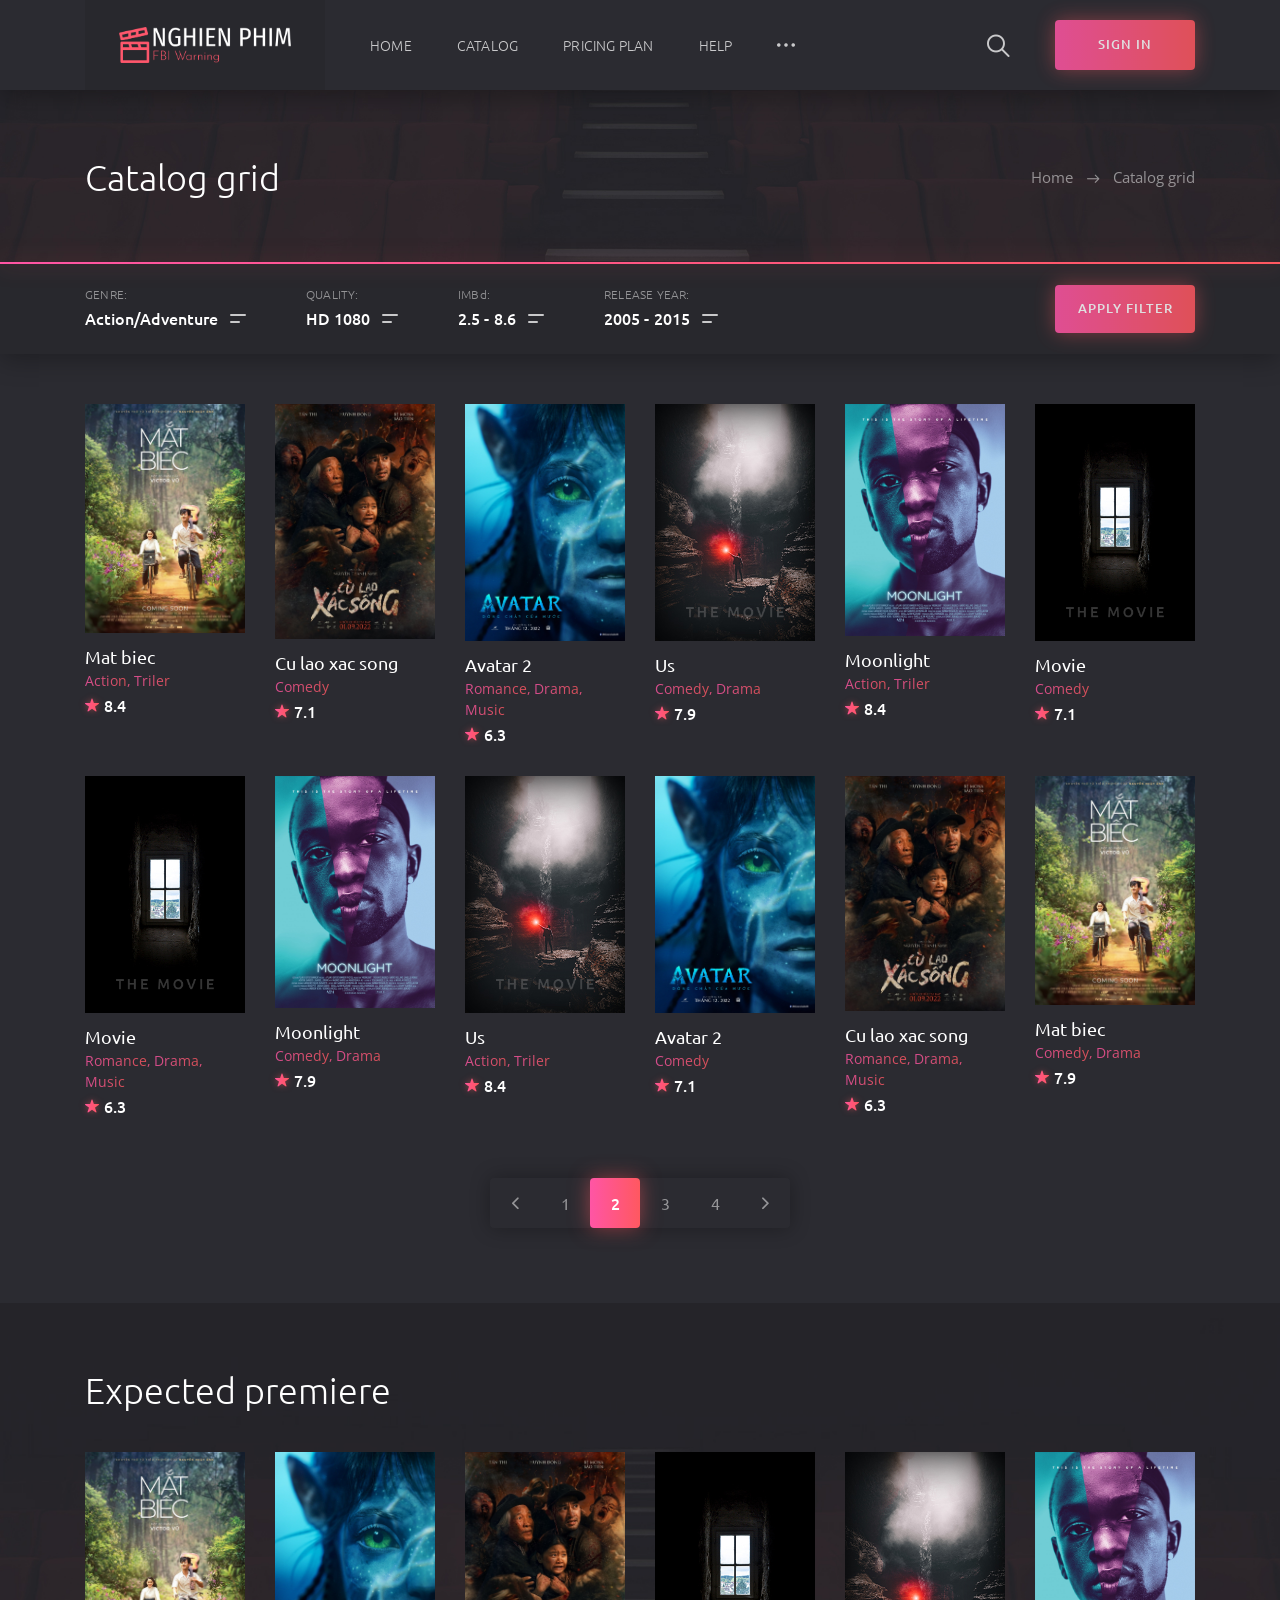
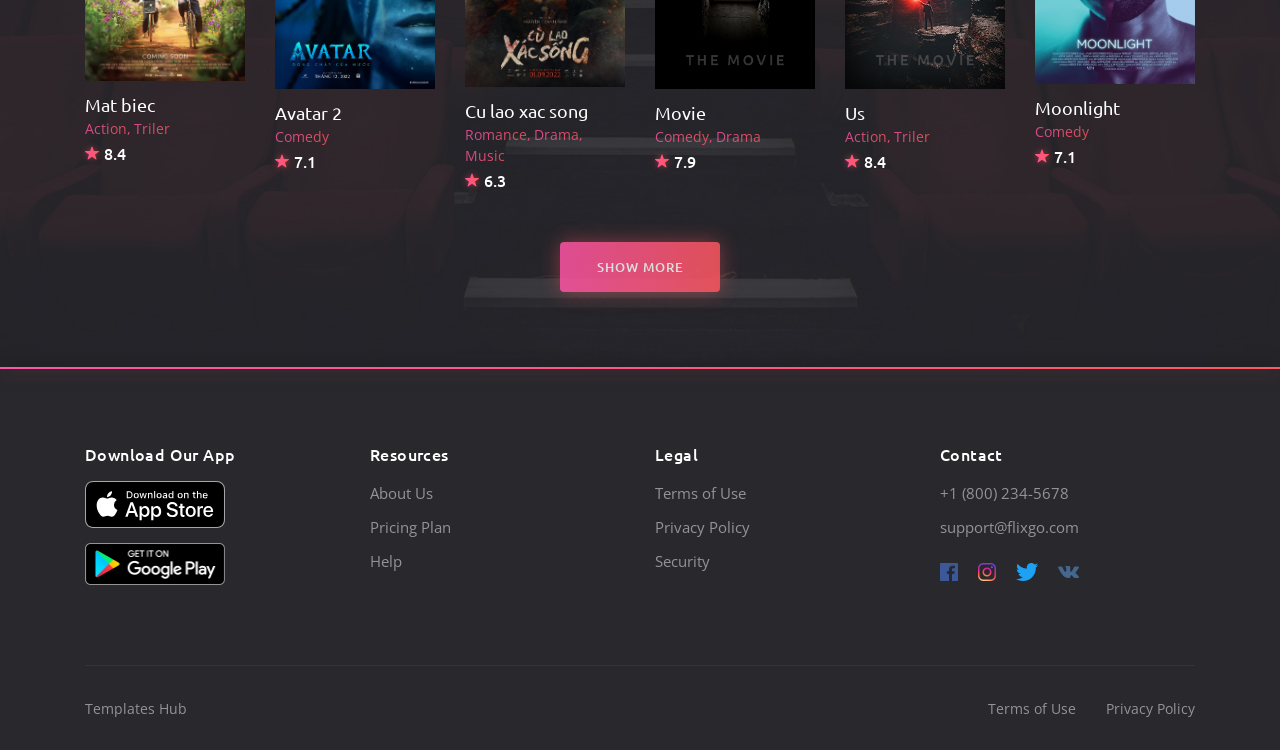
==== commit fe7ad636: "26/12 truong" ====
--- a/Project Nghien Phim/catalog1.html
+++ b/Project Nghien Phim/catalog1.html
@@ -6,7 +6,7 @@
 	<meta name="viewport" content="width=device-width, initial-scale=1, shrink-to-fit=no">
 
 	<!-- Font -->
-	<link href="https://fonts.googleapis.com/css?family=Open+Sans:400,600%7CUbuntu:300,400,500,700" rel="stylesheet"> 
+	<link href="https://fonts.googleapis.com/css?family=Open+Sans:400,600%7CUbuntu:300,400,500,700" rel="stylesheet">
 
 	<!-- CSS -->
 	<link rel="stylesheet" href="css/bootstrap-reboot.min.css">
@@ -34,762 +34,762 @@
 
 </head>
 <body class="body">
-	
-	<!-- header -->
-	<header class="header">
-		<div class="header__wrap">
-			<div class="container">
-				<div class="row">
-					<div class="col-12">
-						<div class="header__content">
-							<!-- header logo -->
-							<a href="index.html" class="header__logo">
-								<img src="icon/logofbi.png" alt="">
-							</a>
-							<!-- end header logo -->
-
-							<!-- header nav -->
-							<ul class="header__nav">
-								<!-- dropdown -->
-								<li class="header__nav-item">
-									<a class="dropdown-toggle header__nav-link" href="#" role="button" id="dropdownMenuHome" data-toggle="dropdown" aria-haspopup="true" aria-expanded="false">Home</a>
-
-									<ul class="dropdown-menu header__dropdown-menu" aria-labelledby="dropdownMenuHome">
-										<li><a href="index.html">Home slideshow bg</a></li>
-										<li><a href="index2.html">Home static bg</a></li>
-									</ul>
-								</li>
-								<!-- end dropdown -->
-
-								<!-- dropdown -->
-								<li class="header__nav-item">
-									<a class="dropdown-toggle header__nav-link" href="#" role="button" id="dropdownMenuCatalog" data-toggle="dropdown" aria-haspopup="true" aria-expanded="false">Catalog</a>
-
-									<ul class="dropdown-menu header__dropdown-menu" aria-labelledby="dropdownMenuCatalog">
-										<li><a href="catalog1.html">Catalog Grid</a></li>
-										<li><a href="catalog2.html">Catalog List</a></li>
-										<li><a href="details1.html">Details Movie</a></li>
-										<li><a href="details2.html">Details TV Series</a></li>
-									</ul>
-								</li>
-								<!-- end dropdown -->
-
-								<li class="header__nav-item">
-									<a href="pricing.html" class="header__nav-link">Pricing Plan</a>
-								</li>
-
-								<li class="header__nav-item">
-									<a href="faq.html" class="header__nav-link">Help</a>
-								</li>
-
-								<!-- dropdown -->
-								<li class="dropdown header__nav-item">
-									<a class="dropdown-toggle header__nav-link header__nav-link--more" href="#" role="button" id="dropdownMenuMore" data-toggle="dropdown" aria-haspopup="true" aria-expanded="false"><i class="icon ion-ios-more"></i></a>
-
-									<ul class="dropdown-menu header__dropdown-menu" aria-labelledby="dropdownMenuMore">
-										<li><a href="about.html">About</a></li>
-										<li><a href="signin.html">Sign In</a></li>
-										<li><a href="signup.html">Sign Up</a></li>
-										<li><a href="404.html">404 Page</a></li>
-									</ul>
-								</li>
-								<!-- end dropdown -->
-							</ul>
-							<!-- end header nav -->
-
-							<!-- header auth -->
-							<div class="header__auth">
-								<button class="header__search-btn" type="button">
-									<i class="icon ion-ios-search"></i>
-								</button>
-
-								<a href="signin.html" class="header__sign-in">
-									<i class="icon ion-ios-log-in"></i>
-									<span>sign in</span>
-								</a>
-							</div>
-							<!-- end header auth -->
-
-							<!-- header menu btn -->
-							<button class="header__btn" type="button">
-								<span></span>
-								<span></span>
-								<span></span>
-							</button>
-							<!-- end header menu btn -->
-						</div>
-					</div>
-				</div>
-			</div>
-		</div>
-
-		<!-- header search -->
-		<form action="#" class="header__search">
-			<div class="container">
-				<div class="row">
-					<div class="col-12">
-						<div class="header__search-content">
-							<input type="text" placeholder="Search for a movie, TV Series that you are looking for">
-
-							<button type="button">search</button>
-						</div>
-					</div>
-				</div>
-			</div>
-		</form>
-		<!-- end header search -->
-	</header>
-	<!-- end header -->
-
-	<!-- page title -->
-	<section class="section section--first section--bg" data-bg="img/section/section.jpg">
+
+<!-- header -->
+<header class="header">
+	<div class="header__wrap">
 		<div class="container">
 			<div class="row">
 				<div class="col-12">
-					<div class="section__wrap">
-						<!-- section title -->
-						<h2 class="section__title">Catalog grid</h2>
-						<!-- end section title -->
-
-						<!-- breadcrumb -->
-						<ul class="breadcrumb">
-							<li class="breadcrumb__item"><a href="#">Home</a></li>
-							<li class="breadcrumb__item breadcrumb__item--active">Catalog grid</li>
+					<div class="header__content">
+						<!-- header logo -->
+						<a href="index.html" class="header__logo">
+							<img src="icon/logofbi.png" alt="">
+						</a>
+						<!-- end header logo -->
+
+						<!-- header nav -->
+						<ul class="header__nav">
+							<!-- dropdown -->
+							<li class="header__nav-item">
+								<a class="dropdown-toggle header__nav-link" href="#" role="button" id="dropdownMenuHome" data-toggle="dropdown" aria-haspopup="true" aria-expanded="false">Home</a>
+
+								<ul class="dropdown-menu header__dropdown-menu" aria-labelledby="dropdownMenuHome">
+									<li><a href="index.html">Home slideshow bg</a></li>
+									<li><a href="index2.html">Home static bg</a></li>
+								</ul>
+							</li>
+							<!-- end dropdown -->
+
+							<!-- dropdown -->
+							<li class="header__nav-item">
+								<a class="dropdown-toggle header__nav-link" href="#" role="button" id="dropdownMenuCatalog" data-toggle="dropdown" aria-haspopup="true" aria-expanded="false">Catalog</a>
+
+								<ul class="dropdown-menu header__dropdown-menu" aria-labelledby="dropdownMenuCatalog">
+									<li><a href="catalog1.html">Catalog Grid</a></li>
+									<li><a href="catalog2.html">Catalog List</a></li>
+									<li><a href="details1.html">Details Movie</a></li>
+									<li><a href="details2.html">Details TV Series</a></li>
+								</ul>
+							</li>
+							<!-- end dropdown -->
+
+							<li class="header__nav-item">
+								<a href="pricing.html" class="header__nav-link">Pricing Plan</a>
+							</li>
+
+							<li class="header__nav-item">
+								<a href="faq.html" class="header__nav-link">Help</a>
+							</li>
+
+							<!-- dropdown -->
+							<li class="dropdown header__nav-item">
+								<a class="dropdown-toggle header__nav-link header__nav-link--more" href="#" role="button" id="dropdownMenuMore" data-toggle="dropdown" aria-haspopup="true" aria-expanded="false"><i class="icon ion-ios-more"></i></a>
+
+								<ul class="dropdown-menu header__dropdown-menu" aria-labelledby="dropdownMenuMore">
+									<li><a href="about.html">About</a></li>
+									<li><a href="signin.html">Sign In</a></li>
+									<li><a href="signup.html">Sign Up</a></li>
+									<li><a href="404.html">404 Page</a></li>
+								</ul>
+							</li>
+							<!-- end dropdown -->
 						</ul>
-						<!-- end breadcrumb -->
+						<!-- end header nav -->
+
+						<!-- header auth -->
+						<div class="header__auth">
+							<button class="header__search-btn" type="button">
+								<i class="icon ion-ios-search"></i>
+							</button>
+
+							<a href="signin.html" class="header__sign-in">
+								<i class="icon ion-ios-log-in"></i>
+								<span>sign in</span>
+							</a>
+						</div>
+						<!-- end header auth -->
+
+						<!-- header menu btn -->
+						<button class="header__btn" type="button">
+							<span></span>
+							<span></span>
+							<span></span>
+						</button>
+						<!-- end header menu btn -->
 					</div>
 				</div>
 			</div>
 		</div>
-	</section>
-	<!-- end page title -->
-
-	<!-- filter -->
-	<div class="filter">
+	</div>
+
+	<!-- header search -->
+	<form action="#" class="header__search">
 		<div class="container">
 			<div class="row">
 				<div class="col-12">
-					<div class="filter__content">
-						<div class="filter__items">
-							<!-- filter item -->
-							<div class="filter__item" id="filter__genre">
-								<span class="filter__item-label">GENRE:</span>
-
-								<div class="filter__item-btn dropdown-toggle" role="navigation" id="filter-genre" data-toggle="dropdown" aria-haspopup="true" aria-expanded="false">
-									<input type="button" value="Action/Adventure">
-									<span></span>
-								</div>
-
-								<ul class="filter__item-menu dropdown-menu scrollbar-dropdown" aria-labelledby="filter-genre">
-									<li>Action/Adventure</li>
-									<li>Animals</li>
-									<li>Animation</li>
-									<li>Biography</li>
-									<li>Comedy</li>
-									<li>Cooking</li>
-									<li>Dance</li>
-									<li>Documentary</li>
-									<li>Drama</li>
-									<li>Education</li>
-									<li>Entertainment</li>
-									<li>Family</li>
-									<li>Fantasy</li>
-									<li>History</li>
-									<li>Horror</li>
-									<li>Independent</li>
-									<li>International</li>
-									<li>Kids</li>
-									<li>Kids & Family</li>
-									<li>Medical</li>
-									<li>Military/War</li>
-									<li>Music</li>
-									<li>Musical</li>
-									<li>Mystery/Crime</li>
-									<li>Nature</li>
-									<li>Paranormal</li>
-									<li>Politics</li>
-									<li>Racing</li>
-									<li>Romance</li>
-									<li>Sci-Fi/Horror</li>
-									<li>Science</li>
-									<li>Science Fiction</li>
-									<li>Science/Nature</li>
-									<li>Spanish</li>
-									<li>Travel</li>
-									<li>Western</li>
-								</ul>
-							</div>
-							<!-- end filter item -->
-
-							<!-- filter item -->
-							<div class="filter__item" id="filter__quality">
-								<span class="filter__item-label">QUALITY:</span>
-
-								<div class="filter__item-btn dropdown-toggle" role="navigation" id="filter-quality" data-toggle="dropdown" aria-haspopup="true" aria-expanded="false">
-									<input type="button" value="HD 1080">
-									<span></span>
-								</div>
-
-								<ul class="filter__item-menu dropdown-menu scrollbar-dropdown" aria-labelledby="filter-quality">
-									<li>HD 1080</li>
-									<li>HD 720</li>
-									<li>DVD</li>
-									<li>TS</li>
-								</ul>
-							</div>
-							<!-- end filter item -->
-
-							<!-- filter item -->
-							<div class="filter__item" id="filter__rate">
-								<span class="filter__item-label">IMBd:</span>
-
-								<div class="filter__item-btn dropdown-toggle" role="button" id="filter-rate" data-toggle="dropdown" aria-haspopup="true" aria-expanded="false">
-									<div class="filter__range">
-										<div id="filter__imbd-start"></div>
-										<div id="filter__imbd-end"></div>
-									</div>
-									<span></span>
-								</div>
-
-								<div class="filter__item-menu filter__item-menu--range dropdown-menu" aria-labelledby="filter-rate">
-									<div id="filter__imbd"></div>
-								</div>
-							</div>
-							<!-- end filter item -->
-
-							<!-- filter item -->
-							<div class="filter__item" id="filter__year">
-								<span class="filter__item-label">RELEASE YEAR:</span>
-
-								<div class="filter__item-btn dropdown-toggle" role="button" id="filter-year" data-toggle="dropdown" aria-haspopup="true" aria-expanded="false">
-									<div class="filter__range">
-										<div id="filter__years-start"></div>
-										<div id="filter__years-end"></div>
-									</div>
-									<span></span>
-								</div>
-
-								<div class="filter__item-menu filter__item-menu--range dropdown-menu" aria-labelledby="filter-year">
-									<div id="filter__years"></div>
-								</div>
-							</div>
-							<!-- end filter item -->
-						</div>
-						
-						<!-- filter btn -->
-						<button class="filter__btn" type="button">apply filter</button>
-						<!-- end filter btn -->
-					</div>
+					<div class="header__search-content">
+						<input type="text" placeholder="Search for a movie, TV Series that you are looking for">
+
+						<button type="button">search</button>
+					</div>
+				</div>
+			</div>
+		</div>
+	</form>
+	<!-- end header search -->
+</header>
+<!-- end header -->
+
+<!-- page title -->
+<section class="section section--first section--bg" data-bg="img/section/section.jpg">
+	<div class="container">
+		<div class="row">
+			<div class="col-12">
+				<div class="section__wrap">
+					<!-- section title -->
+					<h2 class="section__title">Catalog grid</h2>
+					<!-- end section title -->
+
+					<!-- breadcrumb -->
+					<ul class="breadcrumb">
+						<li class="breadcrumb__item"><a href="#">Home</a></li>
+						<li class="breadcrumb__item breadcrumb__item--active">Catalog grid</li>
+					</ul>
+					<!-- end breadcrumb -->
 				</div>
 			</div>
 		</div>
 	</div>
-	<!-- end filter -->
-
-	<!-- catalog -->
-	<div class="catalog">
-		<div class="container">
-			<div class="row">
-				<!-- card -->
-				<div class="col-6 col-sm-4 col-lg-3 col-xl-2">
-					<div class="card">
-						<div class="card__cover">
-							<img src="img/covers/cover.jpg" alt="">
-							<a href="#" class="card__play">
-								<i class="icon ion-ios-play"></i>
-							</a>
+</section>
+<!-- end page title -->
+
+<!-- filter -->
+<div class="filter">
+	<div class="container">
+		<div class="row">
+			<div class="col-12">
+				<div class="filter__content">
+					<div class="filter__items">
+						<!-- filter item -->
+						<div class="filter__item" id="filter__genre">
+							<span class="filter__item-label">GENRE:</span>
+
+							<div class="filter__item-btn dropdown-toggle" role="navigation" id="filter-genre" data-toggle="dropdown" aria-haspopup="true" aria-expanded="false">
+								<input type="button" value="Action/Adventure">
+								<span></span>
+							</div>
+
+							<ul class="filter__item-menu dropdown-menu scrollbar-dropdown" aria-labelledby="filter-genre">
+								<li>Action/Adventure</li>
+								<li>Animals</li>
+								<li>Animation</li>
+								<li>Biography</li>
+								<li>Comedy</li>
+								<li>Cooking</li>
+								<li>Dance</li>
+								<li>Documentary</li>
+								<li>Drama</li>
+								<li>Education</li>
+								<li>Entertainment</li>
+								<li>Family</li>
+								<li>Fantasy</li>
+								<li>History</li>
+								<li>Horror</li>
+								<li>Independent</li>
+								<li>International</li>
+								<li>Kids</li>
+								<li>Kids & Family</li>
+								<li>Medical</li>
+								<li>Military/War</li>
+								<li>Music</li>
+								<li>Musical</li>
+								<li>Mystery/Crime</li>
+								<li>Nature</li>
+								<li>Paranormal</li>
+								<li>Politics</li>
+								<li>Racing</li>
+								<li>Romance</li>
+								<li>Sci-Fi/Horror</li>
+								<li>Science</li>
+								<li>Science Fiction</li>
+								<li>Science/Nature</li>
+								<li>Spanish</li>
+								<li>Travel</li>
+								<li>Western</li>
+							</ul>
 						</div>
-						<div class="card__content">
-							<h3 class="card__title"><a href="#">I Dream in Another Language</a></h3>
-							<span class="card__category">
+						<!-- end filter item -->
+
+						<!-- filter item -->
+						<div class="filter__item" id="filter__quality">
+							<span class="filter__item-label">QUALITY:</span>
+
+							<div class="filter__item-btn dropdown-toggle" role="navigation" id="filter-quality" data-toggle="dropdown" aria-haspopup="true" aria-expanded="false">
+								<input type="button" value="HD 1080">
+								<span></span>
+							</div>
+
+							<ul class="filter__item-menu dropdown-menu scrollbar-dropdown" aria-labelledby="filter-quality">
+								<li>HD 1080</li>
+								<li>HD 720</li>
+								<li>DVD</li>
+								<li>TS</li>
+							</ul>
+						</div>
+						<!-- end filter item -->
+
+						<!-- filter item -->
+						<div class="filter__item" id="filter__rate">
+							<span class="filter__item-label">IMBd:</span>
+
+							<div class="filter__item-btn dropdown-toggle" role="button" id="filter-rate" data-toggle="dropdown" aria-haspopup="true" aria-expanded="false">
+								<div class="filter__range">
+									<div id="filter__imbd-start"></div>
+									<div id="filter__imbd-end"></div>
+								</div>
+								<span></span>
+							</div>
+
+							<div class="filter__item-menu filter__item-menu--range dropdown-menu" aria-labelledby="filter-rate">
+								<div id="filter__imbd"></div>
+							</div>
+						</div>
+						<!-- end filter item -->
+
+						<!-- filter item -->
+						<div class="filter__item" id="filter__year">
+							<span class="filter__item-label">RELEASE YEAR:</span>
+
+							<div class="filter__item-btn dropdown-toggle" role="button" id="filter-year" data-toggle="dropdown" aria-haspopup="true" aria-expanded="false">
+								<div class="filter__range">
+									<div id="filter__years-start"></div>
+									<div id="filter__years-end"></div>
+								</div>
+								<span></span>
+							</div>
+
+							<div class="filter__item-menu filter__item-menu--range dropdown-menu" aria-labelledby="filter-year">
+								<div id="filter__years"></div>
+							</div>
+						</div>
+						<!-- end filter item -->
+					</div>
+
+					<!-- filter btn -->
+					<button class="filter__btn" type="button">apply filter</button>
+					<!-- end filter btn -->
+				</div>
+			</div>
+		</div>
+	</div>
+</div>
+<!-- end filter -->
+
+<!-- catalog -->
+<div class="catalog">
+	<div class="container">
+		<div class="row">
+			<!-- card -->
+			<div class="col-6 col-sm-4 col-lg-3 col-xl-2">
+				<div class="card">
+					<div class="card__cover">
+						<img src="img/covers/cover.jpg" alt="">
+						<a href="#" class="card__play">
+							<i class="icon ion-ios-play"></i>
+						</a>
+					</div>
+					<div class="card__content">
+						<h3 class="card__title"><a href="#">Mat biec</a></h3>
+						<span class="card__category">
 								<a href="#">Action</a>
 								<a href="#">Triler</a>
 							</span>
-							<span class="card__rate"><i class="icon ion-ios-star"></i>8.4</span>
-						</div>
-					</div>
-				</div>
-				<!-- end card -->
-
-				<!-- card -->
-				<div class="col-6 col-sm-4 col-lg-3 col-xl-2">
-					<div class="card">
-						<div class="card__cover">
-							<img src="img/covers/cover2.jpg" alt="">
-							<a href="#" class="card__play">
-								<i class="icon ion-ios-play"></i>
-							</a>
-						</div>
-						<div class="card__content">
-							<h3 class="card__title"><a href="#">Benched</a></h3>
-							<span class="card__category">
-								<a href="#">Comedy</a>
-							</span>
-							<span class="card__rate"><i class="icon ion-ios-star"></i>7.1</span>
-						</div>
-					</div>
-				</div>
-				<!-- end card -->
-
-				<!-- card -->
-				<div class="col-6 col-sm-4 col-lg-3 col-xl-2">
-					<div class="card">
-						<div class="card__cover">
-							<img src="img/covers/cover3.jpg" alt="">
-							<a href="#" class="card__play">
-								<i class="icon ion-ios-play"></i>
-							</a>
-						</div>
-						<div class="card__content">
-							<h3 class="card__title"><a href="#">Movie</a></h3>
-							<span class="card__category">
+						<span class="card__rate"><i class="icon ion-ios-star"></i>8.4</span>
+					</div>
+				</div>
+			</div>
+			<!-- end card -->
+
+			<!-- card -->
+			<div class="col-6 col-sm-4 col-lg-3 col-xl-2">
+				<div class="card">
+					<div class="card__cover">
+						<img src="img/covers/cover2.jpg" alt="">
+						<a href="#" class="card__play">
+							<i class="icon ion-ios-play"></i>
+						</a>
+					</div>
+					<div class="card__content">
+						<h3 class="card__title"><a href="#">Cu lao xac song</a></h3>
+						<span class="card__category">
+								<a href="#">Comedy</a>
+							</span>
+						<span class="card__rate"><i class="icon ion-ios-star"></i>7.1</span>
+					</div>
+				</div>
+			</div>
+			<!-- end card -->
+
+			<!-- card -->
+			<div class="col-6 col-sm-4 col-lg-3 col-xl-2">
+				<div class="card">
+					<div class="card__cover">
+						<img src="img/covers/cover3.jpg" alt="">
+						<a href="#" class="card__play">
+							<i class="icon ion-ios-play"></i>
+						</a>
+					</div>
+					<div class="card__content">
+						<h3 class="card__title"><a href="#">Avatar 2</a></h3>
+						<span class="card__category">
 								<a href="#">Romance</a>
 								<a href="#">Drama</a>
 								<a href="#">Music</a>
 							</span>
-							<span class="card__rate"><i class="icon ion-ios-star"></i>6.3</span>
-						</div>
-					</div>
-				</div>
-				<!-- end card -->
-
-				<!-- card -->
-				<div class="col-6 col-sm-4 col-lg-3 col-xl-2">
-					<div class="card">
-						<div class="card__cover">
-							<img src="img/covers/cover4.jpg" alt="">
-							<a href="#" class="card__play">
-								<i class="icon ion-ios-play"></i>
-							</a>
-						</div>
-						<div class="card__content">
-							<h3 class="card__title"><a href="#">Blindspotting</a></h3>
-							<span class="card__category">
+						<span class="card__rate"><i class="icon ion-ios-star"></i>6.3</span>
+					</div>
+				</div>
+			</div>
+			<!-- end card -->
+
+			<!-- card -->
+			<div class="col-6 col-sm-4 col-lg-3 col-xl-2">
+				<div class="card">
+					<div class="card__cover">
+						<img src="img/covers/cover4.jpg" alt="">
+						<a href="#" class="card__play">
+							<i class="icon ion-ios-play"></i>
+						</a>
+					</div>
+					<div class="card__content">
+						<h3 class="card__title"><a href="#">Us</a></h3>
+						<span class="card__category">
 								<a href="#">Comedy</a>
 								<a href="#">Drama</a>
 							</span>
-							<span class="card__rate"><i class="icon ion-ios-star"></i>7.9</span>
-						</div>
-					</div>
-				</div>
-				<!-- end card -->
-
-				<!-- card -->
-				<div class="col-6 col-sm-4 col-lg-3 col-xl-2">
-					<div class="card">
-						<div class="card__cover">
-							<img src="img/covers/cover5.jpg" alt="">
-							<a href="#" class="card__play">
-								<i class="icon ion-ios-play"></i>
-							</a>
-						</div>
-						<div class="card__content">
-							<h3 class="card__title"><a href="#">I Dream in Another Language</a></h3>
-							<span class="card__category">
+						<span class="card__rate"><i class="icon ion-ios-star"></i>7.9</span>
+					</div>
+				</div>
+			</div>
+			<!-- end card -->
+
+			<!-- card -->
+			<div class="col-6 col-sm-4 col-lg-3 col-xl-2">
+				<div class="card">
+					<div class="card__cover">
+						<img src="img/covers/cover5.jpg" alt="">
+						<a href="#" class="card__play">
+							<i class="icon ion-ios-play"></i>
+						</a>
+					</div>
+					<div class="card__content">
+						<h3 class="card__title"><a href="#">Moonlight</a></h3>
+						<span class="card__category">
 								<a href="#">Action</a>
 								<a href="#">Triler</a>
 							</span>
-							<span class="card__rate"><i class="icon ion-ios-star"></i>8.4</span>
-						</div>
-					</div>
-				</div>
-				<!-- end card -->
-
-				<!-- card -->
-				<div class="col-6 col-sm-4 col-lg-3 col-xl-2">
-					<div class="card">
-						<div class="card__cover">
-							<img src="img/covers/cover6.jpg" alt="">
-							<a href="#" class="card__play">
-								<i class="icon ion-ios-play"></i>
-							</a>
-						</div>
-						<div class="card__content">
-							<h3 class="card__title"><a href="#">Benched</a></h3>
-							<span class="card__category">
-								<a href="#">Comedy</a>
-							</span>
-							<span class="card__rate"><i class="icon ion-ios-star"></i>7.1</span>
-						</div>
-					</div>
-				</div>
-				<!-- end card -->
-
-				<!-- card -->
-				<div class="col-6 col-sm-4 col-lg-3 col-xl-2">
-					<div class="card">
-						<div class="card__cover">
-							<img src="img/covers/cover6.jpg" alt="">
-							<a href="#" class="card__play">
-								<i class="icon ion-ios-play"></i>
-							</a>
-						</div>
-						<div class="card__content">
-							<h3 class="card__title"><a href="#">Movie</a></h3>
-							<span class="card__category">
+						<span class="card__rate"><i class="icon ion-ios-star"></i>8.4</span>
+					</div>
+				</div>
+			</div>
+			<!-- end card -->
+
+			<!-- card -->
+			<div class="col-6 col-sm-4 col-lg-3 col-xl-2">
+				<div class="card">
+					<div class="card__cover">
+						<img src="img/covers/cover6.jpg" alt="">
+						<a href="#" class="card__play">
+							<i class="icon ion-ios-play"></i>
+						</a>
+					</div>
+					<div class="card__content">
+						<h3 class="card__title"><a href="#">Movie</a></h3>
+						<span class="card__category">
+								<a href="#">Comedy</a>
+							</span>
+						<span class="card__rate"><i class="icon ion-ios-star"></i>7.1</span>
+					</div>
+				</div>
+			</div>
+			<!-- end card -->
+
+			<!-- card -->
+			<div class="col-6 col-sm-4 col-lg-3 col-xl-2">
+				<div class="card">
+					<div class="card__cover">
+						<img src="img/covers/cover6.jpg" alt="">
+						<a href="#" class="card__play">
+							<i class="icon ion-ios-play"></i>
+						</a>
+					</div>
+					<div class="card__content">
+						<h3 class="card__title"><a href="#">Movie</a></h3>
+						<span class="card__category">
 								<a href="#">Romance</a>
 								<a href="#">Drama</a>
 								<a href="#">Music</a>
 							</span>
-							<span class="card__rate"><i class="icon ion-ios-star"></i>6.3</span>
-						</div>
-					</div>
-				</div>
-				<!-- end card -->
-
-				<!-- card -->
-				<div class="col-6 col-sm-4 col-lg-3 col-xl-2">
-					<div class="card">
-						<div class="card__cover">
-							<img src="img/covers/cover5.jpg" alt="">
-							<a href="#" class="card__play">
-								<i class="icon ion-ios-play"></i>
-							</a>
-						</div>
-						<div class="card__content">
-							<h3 class="card__title"><a href="#">Blindspotting</a></h3>
-							<span class="card__category">
+						<span class="card__rate"><i class="icon ion-ios-star"></i>6.3</span>
+					</div>
+				</div>
+			</div>
+			<!-- end card -->
+
+			<!-- card -->
+			<div class="col-6 col-sm-4 col-lg-3 col-xl-2">
+				<div class="card">
+					<div class="card__cover">
+						<img src="img/covers/cover5.jpg" alt="">
+						<a href="#" class="card__play">
+							<i class="icon ion-ios-play"></i>
+						</a>
+					</div>
+					<div class="card__content">
+						<h3 class="card__title"><a href="#">Moonlight</a></h3>
+						<span class="card__category">
 								<a href="#">Comedy</a>
 								<a href="#">Drama</a>
 							</span>
-							<span class="card__rate"><i class="icon ion-ios-star"></i>7.9</span>
-						</div>
-					</div>
-				</div>
-				<!-- end card -->
-
-				<!-- card -->
-				<div class="col-6 col-sm-4 col-lg-3 col-xl-2">
-					<div class="card">
-						<div class="card__cover">
-							<img src="img/covers/cover4.jpg" alt="">
-							<a href="#" class="card__play">
-								<i class="icon ion-ios-play"></i>
-							</a>
-						</div>
-						<div class="card__content">
-							<h3 class="card__title"><a href="#">I Dream in Another Language</a></h3>
-							<span class="card__category">
+						<span class="card__rate"><i class="icon ion-ios-star"></i>7.9</span>
+					</div>
+				</div>
+			</div>
+			<!-- end card -->
+
+			<!-- card -->
+			<div class="col-6 col-sm-4 col-lg-3 col-xl-2">
+				<div class="card">
+					<div class="card__cover">
+						<img src="img/covers/cover4.jpg" alt="">
+						<a href="#" class="card__play">
+							<i class="icon ion-ios-play"></i>
+						</a>
+					</div>
+					<div class="card__content">
+						<h3 class="card__title"><a href="#">Us</a></h3>
+						<span class="card__category">
 								<a href="#">Action</a>
 								<a href="#">Triler</a>
 							</span>
-							<span class="card__rate"><i class="icon ion-ios-star"></i>8.4</span>
-						</div>
-					</div>
-				</div>
-				<!-- end card -->
-
-				<!-- card -->
-				<div class="col-6 col-sm-4 col-lg-3 col-xl-2">
-					<div class="card">
-						<div class="card__cover">
-							<img src="img/covers/cover3.jpg" alt="">
-							<a href="#" class="card__play">
-								<i class="icon ion-ios-play"></i>
-							</a>
-						</div>
-						<div class="card__content">
-							<h3 class="card__title"><a href="#">Benched</a></h3>
-							<span class="card__category">
-								<a href="#">Comedy</a>
-							</span>
-							<span class="card__rate"><i class="icon ion-ios-star"></i>7.1</span>
-						</div>
-					</div>
-				</div>
-				<!-- end card -->
-
-				<!-- card -->
-				<div class="col-6 col-sm-4 col-lg-3 col-xl-2">
-					<div class="card">
-						<div class="card__cover">
-							<img src="img/covers/cover2.jpg" alt="">
-							<a href="#" class="card__play">
-								<i class="icon ion-ios-play"></i>
-							</a>
-						</div>
-						<div class="card__content">
-							<h3 class="card__title"><a href="#">Movie</a></h3>
-							<span class="card__category">
+						<span class="card__rate"><i class="icon ion-ios-star"></i>8.4</span>
+					</div>
+				</div>
+			</div>
+			<!-- end card -->
+
+			<!-- card -->
+			<div class="col-6 col-sm-4 col-lg-3 col-xl-2">
+				<div class="card">
+					<div class="card__cover">
+						<img src="img/covers/cover3.jpg" alt="">
+						<a href="#" class="card__play">
+							<i class="icon ion-ios-play"></i>
+						</a>
+					</div>
+					<div class="card__content">
+						<h3 class="card__title"><a href="#">Avatar 2</a></h3>
+						<span class="card__category">
+								<a href="#">Comedy</a>
+							</span>
+						<span class="card__rate"><i class="icon ion-ios-star"></i>7.1</span>
+					</div>
+				</div>
+			</div>
+			<!-- end card -->
+
+			<!-- card -->
+			<div class="col-6 col-sm-4 col-lg-3 col-xl-2">
+				<div class="card">
+					<div class="card__cover">
+						<img src="img/covers/cover2.jpg" alt="">
+						<a href="#" class="card__play">
+							<i class="icon ion-ios-play"></i>
+						</a>
+					</div>
+					<div class="card__content">
+						<h3 class="card__title"><a href="#">Cu lao xac song</a></h3>
+						<span class="card__category">
 								<a href="#">Romance</a>
 								<a href="#">Drama</a>
 								<a href="#">Music</a>
 							</span>
-							<span class="card__rate"><i class="icon ion-ios-star"></i>6.3</span>
-						</div>
-					</div>
-				</div>
-				<!-- end card -->
-
-				<!-- card -->
-				<div class="col-6 col-sm-4 col-lg-3 col-xl-2">
-					<div class="card">
-						<div class="card__cover">
-							<img src="img/covers/cover.jpg" alt="">
-							<a href="#" class="card__play">
-								<i class="icon ion-ios-play"></i>
-							</a>
-						</div>
-						<div class="card__content">
-							<h3 class="card__title"><a href="#">Blindspotting</a></h3>
-							<span class="card__category">
+						<span class="card__rate"><i class="icon ion-ios-star"></i>6.3</span>
+					</div>
+				</div>
+			</div>
+			<!-- end card -->
+
+			<!-- card -->
+			<div class="col-6 col-sm-4 col-lg-3 col-xl-2">
+				<div class="card">
+					<div class="card__cover">
+						<img src="img/covers/cover.jpg" alt="">
+						<a href="#" class="card__play">
+							<i class="icon ion-ios-play"></i>
+						</a>
+					</div>
+					<div class="card__content">
+						<h3 class="card__title"><a href="#">Mat biec</a></h3>
+						<span class="card__category">
 								<a href="#">Comedy</a>
 								<a href="#">Drama</a>
 							</span>
-							<span class="card__rate"><i class="icon ion-ios-star"></i>7.9</span>
-						</div>
-					</div>
-				</div>
-				<!-- end card -->
-
-				<!-- paginator -->
-				<div class="col-12">
-					<ul class="paginator">
-						<li class="paginator__item paginator__item--prev">
-							<a href="#"><i class="icon ion-ios-arrow-back"></i></a>
-						</li>
-						<li class="paginator__item"><a href="#">1</a></li>
-						<li class="paginator__item paginator__item--active"><a href="#">2</a></li>
-						<li class="paginator__item"><a href="#">3</a></li>
-						<li class="paginator__item"><a href="#">4</a></li>
-						<li class="paginator__item paginator__item--next">
-							<a href="#"><i class="icon ion-ios-arrow-forward"></i></a>
-						</li>
-					</ul>
-				</div>
-				<!-- end paginator -->
-			</div>
+						<span class="card__rate"><i class="icon ion-ios-star"></i>7.9</span>
+					</div>
+				</div>
+			</div>
+			<!-- end card -->
+
+			<!-- paginator -->
+			<div class="col-12">
+				<ul class="paginator">
+					<li class="paginator__item paginator__item--prev">
+						<a href="#"><i class="icon ion-ios-arrow-back"></i></a>
+					</li>
+					<li class="paginator__item"><a href="#">1</a></li>
+					<li class="paginator__item paginator__item--active"><a href="#">2</a></li>
+					<li class="paginator__item"><a href="#">3</a></li>
+					<li class="paginator__item"><a href="#">4</a></li>
+					<li class="paginator__item paginator__item--next">
+						<a href="#"><i class="icon ion-ios-arrow-forward"></i></a>
+					</li>
+				</ul>
+			</div>
+			<!-- end paginator -->
 		</div>
 	</div>
-	<!-- end catalog -->
-
-	<!-- expected premiere -->
-	<section class="section section--bg" data-bg="img/section/section.jpg">
-		<div class="container">
-			<div class="row">
-				<!-- section title -->
-				<div class="col-12">
-					<h2 class="section__title">Expected premiere</h2>
-				</div>
-				<!-- end section title -->
-
-				<!-- card -->
-				<div class="col-6 col-sm-4 col-lg-3 col-xl-2">
-					<div class="card">
-						<div class="card__cover">
-							<img src="img/covers/cover.jpg" alt="">
-							<a href="#" class="card__play">
-								<i class="icon ion-ios-play"></i>
-							</a>
-						</div>
-						<div class="card__content">
-							<h3 class="card__title"><a href="#">I Dream in Another Language</a></h3>
-							<span class="card__category">
+</div>
+<!-- end catalog -->
+
+<!-- expected premiere -->
+<section class="section section--bg" data-bg="img/section/section.jpg">
+	<div class="container">
+		<div class="row">
+			<!-- section title -->
+			<div class="col-12">
+				<h2 class="section__title">Expected premiere</h2>
+			</div>
+			<!-- end section title -->
+
+			<!-- card -->
+			<div class="col-6 col-sm-4 col-lg-3 col-xl-2">
+				<div class="card">
+					<div class="card__cover">
+						<img src="img/covers/cover.jpg" alt="">
+						<a href="#" class="card__play">
+							<i class="icon ion-ios-play"></i>
+						</a>
+					</div>
+					<div class="card__content">
+						<h3 class="card__title"><a href="#">Mat biec</a></h3>
+						<span class="card__category">
 								<a href="#">Action</a>
 								<a href="#">Triler</a>
 							</span>
-							<span class="card__rate"><i class="icon ion-ios-star"></i>8.4</span>
-						</div>
-					</div>
-				</div>
-				<!-- end card -->
-
-				<!-- card -->
-				<div class="col-6 col-sm-4 col-lg-3 col-xl-2">
-					<div class="card">
-						<div class="card__cover">
-							<img src="img/covers/cover3.jpg" alt="">
-							<a href="#" class="card__play">
-								<i class="icon ion-ios-play"></i>
-							</a>
-						</div>
-						<div class="card__content">
-							<h3 class="card__title"><a href="#">Benched</a></h3>
-							<span class="card__category">
-								<a href="#">Comedy</a>
-							</span>
-							<span class="card__rate"><i class="icon ion-ios-star"></i>7.1</span>
-						</div>
-					</div>
-				</div>
-				<!-- end card -->
-
-				<!-- card -->
-				<div class="col-6 col-sm-4 col-lg-3 col-xl-2">
-					<div class="card">
-						<div class="card__cover">
-							<img src="img/covers/cover2.jpg" alt="">
-							<a href="#" class="card__play">
-								<i class="icon ion-ios-play"></i>
-							</a>
-						</div>
-						<div class="card__content">
-							<h3 class="card__title"><a href="#">Movie</a></h3>
-							<span class="card__category">
+						<span class="card__rate"><i class="icon ion-ios-star"></i>8.4</span>
+					</div>
+				</div>
+			</div>
+			<!-- end card -->
+
+			<!-- card -->
+			<div class="col-6 col-sm-4 col-lg-3 col-xl-2">
+				<div class="card">
+					<div class="card__cover">
+						<img src="img/covers/cover3.jpg" alt="">
+						<a href="#" class="card__play">
+							<i class="icon ion-ios-play"></i>
+						</a>
+					</div>
+					<div class="card__content">
+						<h3 class="card__title"><a href="#">Avatar 2</a></h3>
+						<span class="card__category">
+								<a href="#">Comedy</a>
+							</span>
+						<span class="card__rate"><i class="icon ion-ios-star"></i>7.1</span>
+					</div>
+				</div>
+			</div>
+			<!-- end card -->
+
+			<!-- card -->
+			<div class="col-6 col-sm-4 col-lg-3 col-xl-2">
+				<div class="card">
+					<div class="card__cover">
+						<img src="img/covers/cover2.jpg" alt="">
+						<a href="#" class="card__play">
+							<i class="icon ion-ios-play"></i>
+						</a>
+					</div>
+					<div class="card__content">
+						<h3 class="card__title"><a href="#">Cu lao xac song</a></h3>
+						<span class="card__category">
 								<a href="#">Romance</a>
 								<a href="#">Drama</a>
 								<a href="#">Music</a>
 							</span>
-							<span class="card__rate"><i class="icon ion-ios-star"></i>6.3</span>
-						</div>
-					</div>
-				</div>
-				<!-- end card -->
-
-				<!-- card -->
-				<div class="col-6 col-sm-4 col-lg-3 col-xl-2">
-					<div class="card">
-						<div class="card__cover">
-							<img src="img/covers/cover6.jpg" alt="">
-							<a href="#" class="card__play">
-								<i class="icon ion-ios-play"></i>
-							</a>
-						</div>
-						<div class="card__content">
-							<h3 class="card__title"><a href="#">Blindspotting</a></h3>
-							<span class="card__category">
+						<span class="card__rate"><i class="icon ion-ios-star"></i>6.3</span>
+					</div>
+				</div>
+			</div>
+			<!-- end card -->
+
+			<!-- card -->
+			<div class="col-6 col-sm-4 col-lg-3 col-xl-2">
+				<div class="card">
+					<div class="card__cover">
+						<img src="img/covers/cover6.jpg" alt="">
+						<a href="#" class="card__play">
+							<i class="icon ion-ios-play"></i>
+						</a>
+					</div>
+					<div class="card__content">
+						<h3 class="card__title"><a href="#">Movie</a></h3>
+						<span class="card__category">
 								<a href="#">Comedy</a>
 								<a href="#">Drama</a>
 							</span>
-							<span class="card__rate"><i class="icon ion-ios-star"></i>7.9</span>
-						</div>
-					</div>
-				</div>
-				<!-- end card -->
-
-				<!-- card -->
-				<div class="col-6 col-sm-4 col-lg-3 col-xl-2">
-					<div class="card">
-						<div class="card__cover">
-							<img src="img/covers/cover4.jpg" alt="">
-							<a href="#" class="card__play">
-								<i class="icon ion-ios-play"></i>
-							</a>
-						</div>
-						<div class="card__content">
-							<h3 class="card__title"><a href="#">I Dream in Another Language</a></h3>
-							<span class="card__category">
+						<span class="card__rate"><i class="icon ion-ios-star"></i>7.9</span>
+					</div>
+				</div>
+			</div>
+			<!-- end card -->
+
+			<!-- card -->
+			<div class="col-6 col-sm-4 col-lg-3 col-xl-2">
+				<div class="card">
+					<div class="card__cover">
+						<img src="img/covers/cover4.jpg" alt="">
+						<a href="#" class="card__play">
+							<i class="icon ion-ios-play"></i>
+						</a>
+					</div>
+					<div class="card__content">
+						<h3 class="card__title"><a href="#">Us</a></h3>
+						<span class="card__category">
 								<a href="#">Action</a>
 								<a href="#">Triler</a>
 							</span>
-							<span class="card__rate"><i class="icon ion-ios-star"></i>8.4</span>
-						</div>
-					</div>
-				</div>
-				<!-- end card -->
-
-				<!-- card -->
-				<div class="col-6 col-sm-4 col-lg-3 col-xl-2">
-					<div class="card">
-						<div class="card__cover">
-							<img src="img/covers/cover5.jpg" alt="">
-							<a href="#" class="card__play">
-								<i class="icon ion-ios-play"></i>
-							</a>
-						</div>
-						<div class="card__content">
-							<h3 class="card__title"><a href="#">Benched</a></h3>
-							<span class="card__category">
-								<a href="#">Comedy</a>
-							</span>
-							<span class="card__rate"><i class="icon ion-ios-star"></i>7.1</span>
-						</div>
-					</div>
-				</div>
-				<!-- end card -->
-
-				<!-- section btn -->
-				<div class="col-12">
-					<a href="#" class="section__btn">Show more</a>
-				</div>
-				<!-- end section btn -->
-			</div>
+						<span class="card__rate"><i class="icon ion-ios-star"></i>8.4</span>
+					</div>
+				</div>
+			</div>
+			<!-- end card -->
+
+			<!-- card -->
+			<div class="col-6 col-sm-4 col-lg-3 col-xl-2">
+				<div class="card">
+					<div class="card__cover">
+						<img src="img/covers/cover5.jpg" alt="">
+						<a href="#" class="card__play">
+							<i class="icon ion-ios-play"></i>
+						</a>
+					</div>
+					<div class="card__content">
+						<h3 class="card__title"><a href="#">Moonlight</a></h3>
+						<span class="card__category">
+								<a href="#">Comedy</a>
+							</span>
+						<span class="card__rate"><i class="icon ion-ios-star"></i>7.1</span>
+					</div>
+				</div>
+			</div>
+			<!-- end card -->
+
+			<!-- section btn -->
+			<div class="col-12">
+				<a href="#" class="section__btn">Show more</a>
+			</div>
+			<!-- end section btn -->
 		</div>
-	</section>
-	<!-- end expected premiere -->
-
-	<!-- footer -->
-	<footer class="footer">
-		<div class="container">
-			<div class="row">
-				<!-- footer list -->
-				<div class="col-12 col-md-3">
-					<h6 class="footer__title">Download Our App</h6>
-					<ul class="footer__app">
-						<li><a href="#"><img src="img/Download_on_the_App_Store_Badge.svg" alt=""></a></li>
-						<li><a href="#"><img src="img/google-play-badge.png" alt=""></a></li>
-					</ul>
-				</div>
-				<!-- end footer list -->
-
-				<!-- footer list -->
-				<div class="col-6 col-sm-4 col-md-3">
-					<h6 class="footer__title">Resources</h6>
-					<ul class="footer__list">
-						<li><a href="#">About Us</a></li>
-						<li><a href="#">Pricing Plan</a></li>
-						<li><a href="#">Help</a></li>
-					</ul>
-				</div>
-				<!-- end footer list -->
-
-				<!-- footer list -->
-				<div class="col-6 col-sm-4 col-md-3">
-					<h6 class="footer__title">Legal</h6>
-					<ul class="footer__list">
+	</div>
+</section>
+<!-- end expected premiere -->
+
+<!-- footer -->
+<footer class="footer">
+	<div class="container">
+		<div class="row">
+			<!-- footer list -->
+			<div class="col-12 col-md-3">
+				<h6 class="footer__title">Download Our App</h6>
+				<ul class="footer__app">
+					<li><a href="#"><img src="img/Download_on_the_App_Store_Badge.svg" alt=""></a></li>
+					<li><a href="#"><img src="img/google-play-badge.png" alt=""></a></li>
+				</ul>
+			</div>
+			<!-- end footer list -->
+
+			<!-- footer list -->
+			<div class="col-6 col-sm-4 col-md-3">
+				<h6 class="footer__title">Resources</h6>
+				<ul class="footer__list">
+					<li><a href="#">About Us</a></li>
+					<li><a href="#">Pricing Plan</a></li>
+					<li><a href="#">Help</a></li>
+				</ul>
+			</div>
+			<!-- end footer list -->
+
+			<!-- footer list -->
+			<div class="col-6 col-sm-4 col-md-3">
+				<h6 class="footer__title">Legal</h6>
+				<ul class="footer__list">
+					<li><a href="#">Terms of Use</a></li>
+					<li><a href="#">Privacy Policy</a></li>
+					<li><a href="#">Security</a></li>
+				</ul>
+			</div>
+			<!-- end footer list -->
+
+			<!-- footer list -->
+			<div class="col-12 col-sm-4 col-md-3">
+				<h6 class="footer__title">Contact</h6>
+				<ul class="footer__list">
+					<li><a href="tel:+18002345678">+1 (800) 234-5678</a></li>
+					<li><a href="mailto:support@moviego.com">support@flixgo.com</a></li>
+				</ul>
+				<ul class="footer__social">
+					<li class="facebook"><a href="#"><i class="icon ion-logo-facebook"></i></a></li>
+					<li class="instagram"><a href="#"><i class="icon ion-logo-instagram"></i></a></li>
+					<li class="twitter"><a href="#"><i class="icon ion-logo-twitter"></i></a></li>
+					<li class="vk"><a href="#"><i class="icon ion-logo-vk"></i></a></li>
+				</ul>
+			</div>
+			<!-- end footer list -->
+
+			<!-- footer copyright -->
+			<div class="col-12">
+				<div class="footer__copyright">
+					<small><a target="_blank" href="https://www.templateshub.net">Templates Hub</a></small>
+
+					<ul>
 						<li><a href="#">Terms of Use</a></li>
 						<li><a href="#">Privacy Policy</a></li>
-						<li><a href="#">Security</a></li>
 					</ul>
 				</div>
-				<!-- end footer list -->
-
-				<!-- footer list -->
-				<div class="col-12 col-sm-4 col-md-3">
-					<h6 class="footer__title">Contact</h6>
-					<ul class="footer__list">
-						<li><a href="tel:+18002345678">+1 (800) 234-5678</a></li>
-						<li><a href="mailto:support@moviego.com">support@flixgo.com</a></li>
-					</ul>
-					<ul class="footer__social">
-						<li class="facebook"><a href="#"><i class="icon ion-logo-facebook"></i></a></li>
-						<li class="instagram"><a href="#"><i class="icon ion-logo-instagram"></i></a></li>
-						<li class="twitter"><a href="#"><i class="icon ion-logo-twitter"></i></a></li>
-						<li class="vk"><a href="#"><i class="icon ion-logo-vk"></i></a></li>
-					</ul>
-				</div>
-				<!-- end footer list -->
-
-				<!-- footer copyright -->
-				<div class="col-12">
-					<div class="footer__copyright">
-						<small><a target="_blank" href="https://www.templateshub.net">Templates Hub</a></small>
-
-						<ul>
-							<li><a href="#">Terms of Use</a></li>
-							<li><a href="#">Privacy Policy</a></li>
-						</ul>
-					</div>
-				</div>
-				<!-- end footer copyright -->
-			</div>
+			</div>
+			<!-- end footer copyright -->
 		</div>
-	</footer>
-	<!-- end footer -->
-
-	<!-- JS -->
-	<script src="js/jquery-3.3.1.min.js"></script>
-	<script src="js/bootstrap.bundle.min.js"></script>
-	<script src="js/owl.carousel.min.js"></script>
-	<script src="js/jquery.mousewheel.min.js"></script>
-	<script src="js/jquery.mCustomScrollbar.min.js"></script>
-	<script src="js/wNumb.js"></script>
-	<script src="js/nouislider.min.js"></script>
-	<script src="js/plyr.min.js"></script>
-	<script src="js/jquery.morelines.min.js"></script>
-	<script src="js/photoswipe.min.js"></script>
-	<script src="js/photoswipe-ui-default.min.js"></script>
-	<script src="js/main.js"></script>
+	</div>
+</footer>
+<!-- end footer -->
+
+<!-- JS -->
+<script src="js/jquery-3.3.1.min.js"></script>
+<script src="js/bootstrap.bundle.min.js"></script>
+<script src="js/owl.carousel.min.js"></script>
+<script src="js/jquery.mousewheel.min.js"></script>
+<script src="js/jquery.mCustomScrollbar.min.js"></script>
+<script src="js/wNumb.js"></script>
+<script src="js/nouislider.min.js"></script>
+<script src="js/plyr.min.js"></script>
+<script src="js/jquery.morelines.min.js"></script>
+<script src="js/photoswipe.min.js"></script>
+<script src="js/photoswipe-ui-default.min.js"></script>
+<script src="js/main.js"></script>
 </body>
 
 </html>
